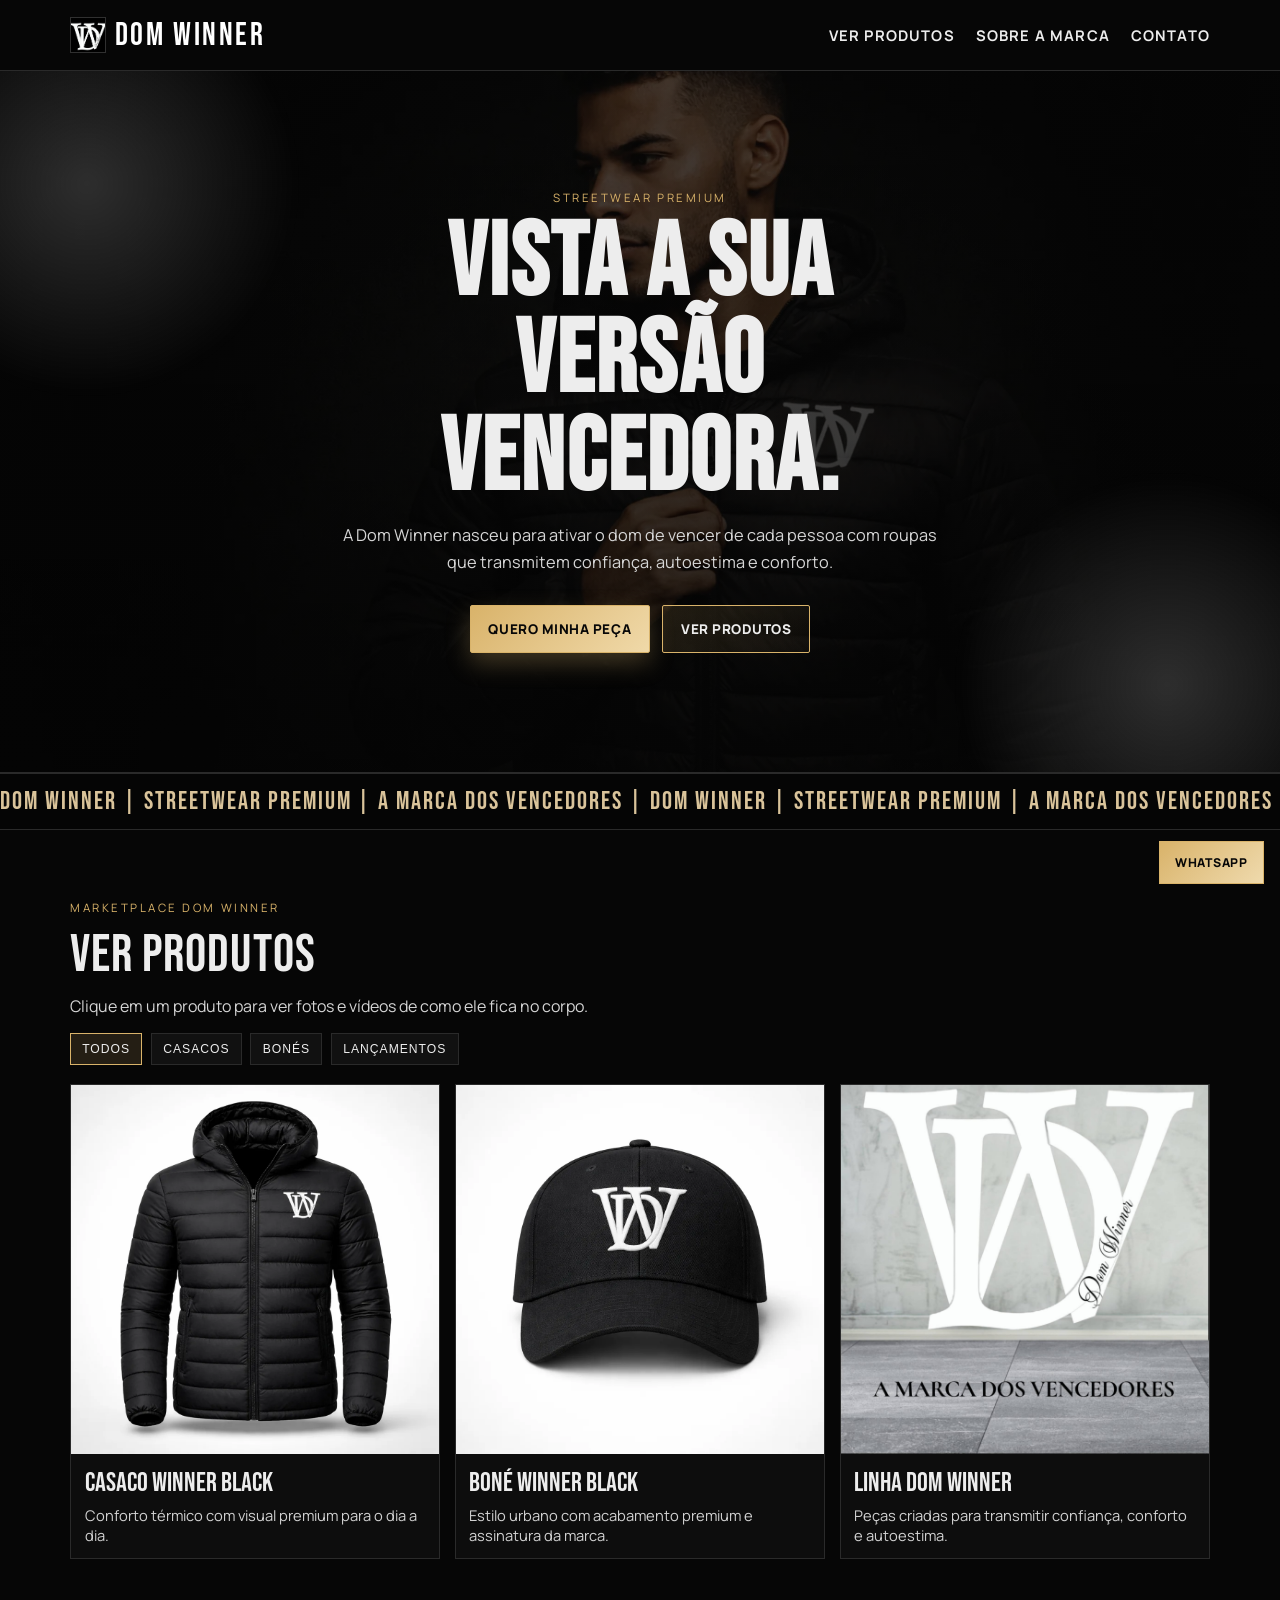
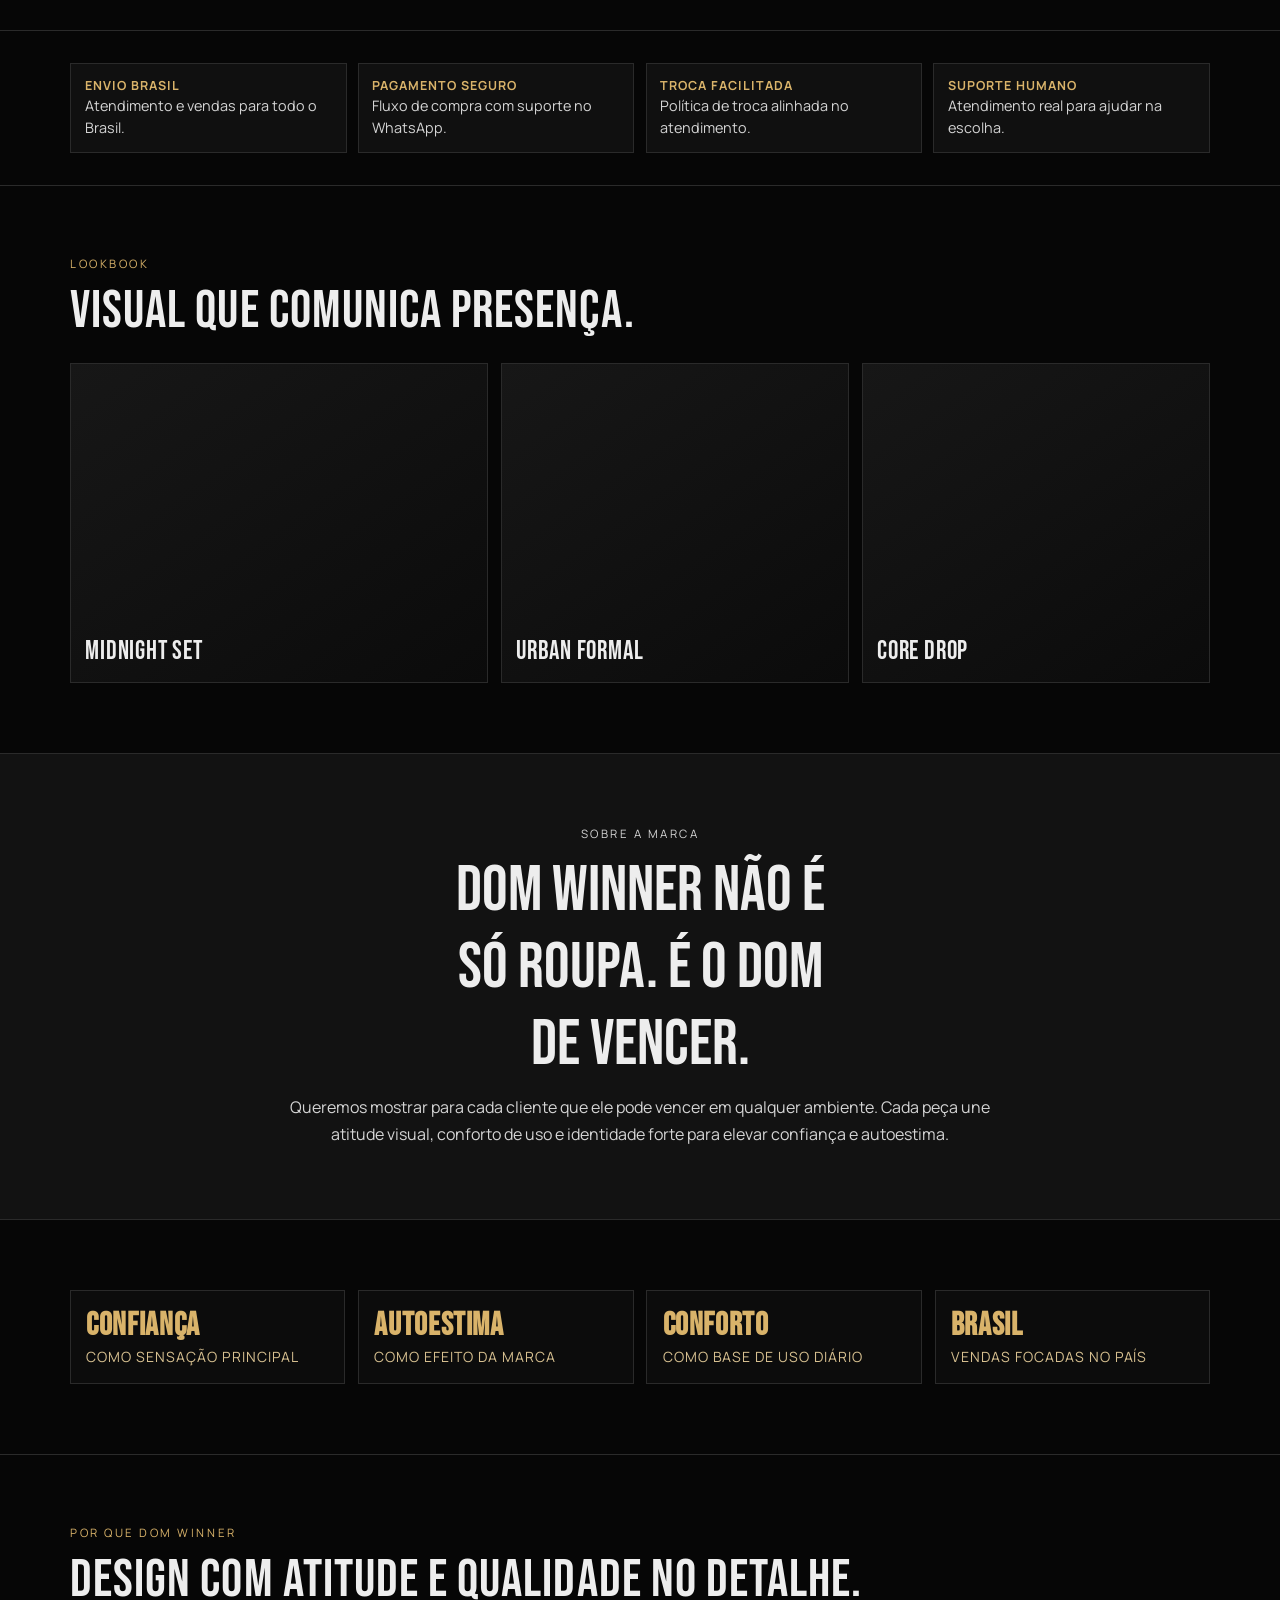
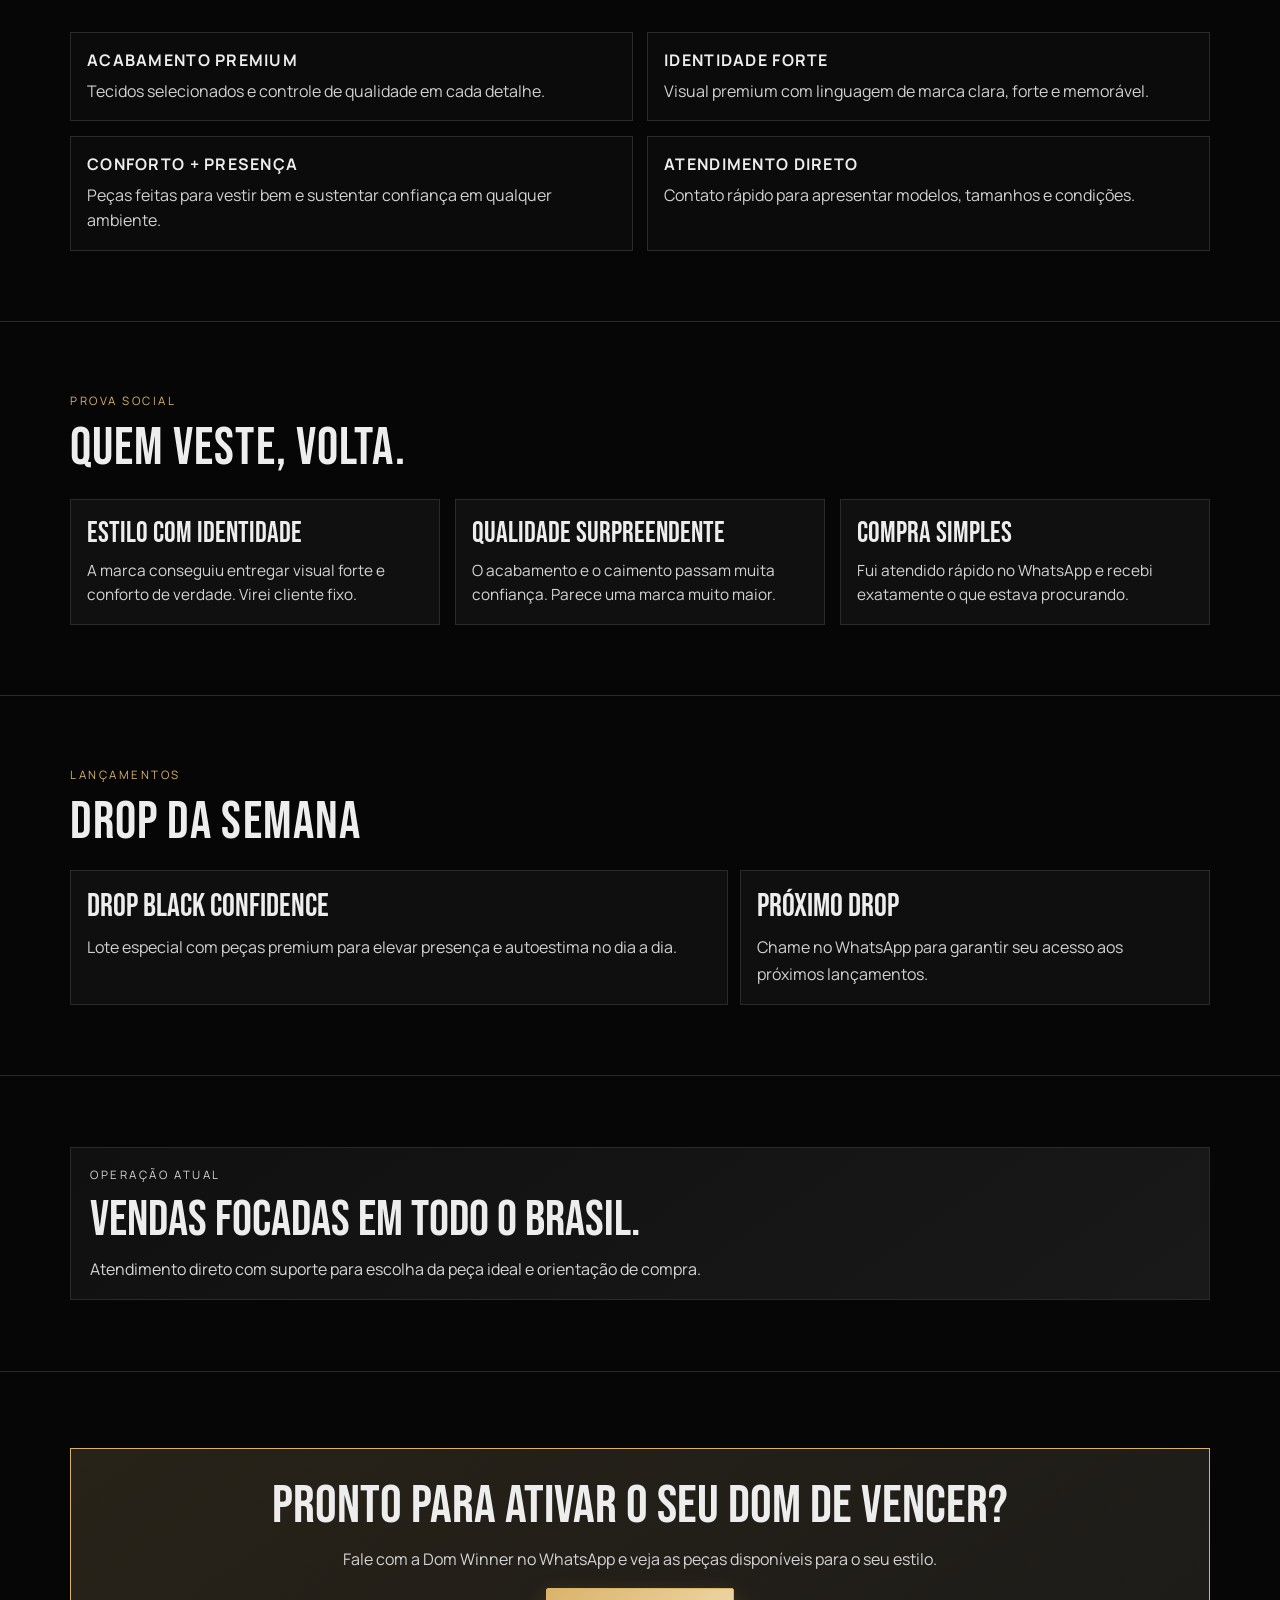
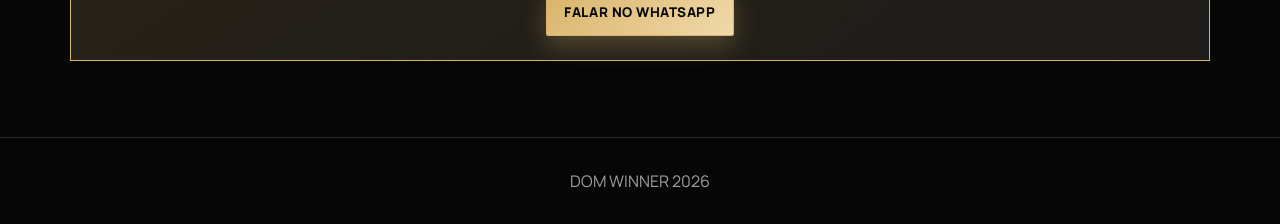
==== index.html @ ebdcc505 "feat: initial Dom Winner site" ====
﻿<!doctype html>
<html lang="pt-BR">
  <head>
    <meta charset="UTF-8" />
    <meta name="viewport" content="width=device-width, initial-scale=1.0" />
    <title>Dom Winner | Streetwear Premium</title>
    <meta
      name="description"
      content="Dom Winner: marca de roupa com identidade forte, visual premium e atitude."
    />
    <link rel="preconnect" href="https://fonts.googleapis.com" />
    <link rel="preconnect" href="https://fonts.gstatic.com" crossorigin />
    <link
      href="https://fonts.googleapis.com/css2?family=Bebas+Neue&family=Manrope:wght@400;500;700;800&display=swap"
      rel="stylesheet"
    />
    <link rel="stylesheet" href="styles.css" />
  </head>
  <body>
    <header class="topbar">
      <div class="container nav">
        <a href="#topo" class="brand" aria-label="Dom Winner">
          <img src="assets/logo-main.jpeg" alt="Dom Winner" />
          <span>DOM WINNER</span>
        </a>
        <nav class="menu" aria-label="Principal">
          <a href="#produtos">Ver produtos</a>
          <a href="#sobre">Sobre a marca</a>
          <a href="#contato">Contato</a>
        </nav>
      </div>
    </header>

    <main id="topo">
      <section class="hero">
        <div class="grid-overlay"></div>
        <div class="spot spot-a"></div>
        <div class="spot spot-b"></div>
        <div class="container hero-content">
          <p class="kicker">Streetwear premium</p>
          <h1>Vista a sua versão vencedora.</h1>
          <p class="lead">
            A Dom Winner nasceu para ativar o dom de vencer de cada pessoa com roupas que transmitem confiança, autoestima e conforto.
          </p>
          <div class="actions">
            <a href="#contato" class="btn btn-light">Quero minha peça</a>
            <a href="#produtos" class="btn btn-ghost">Ver produtos</a>
          </div>
        </div>
      </section>

      <section class="marquee-section">
        <div class="marquee-track" id="marquee"></div>
      </section>

      <section id="produtos" class="section">
        <div class="container">
          <div class="section-head">
            <p class="kicker">Marketplace Dom Winner</p>
            <h2>Ver produtos</h2>
          </div>
          <p class="proof-note">
            Clique em um produto para ver fotos e vídeos de como ele fica no corpo.
          </p>
          <div class="category-nav" id="category-nav"></div>
          <div class="product-grid" id="products"></div>
        </div>
      </section>

      <section class="section trust-strip">
        <div class="container trust-grid" id="trust-points"></div>
      </section>

      <section class="section lookbook">
        <div class="container">
          <div class="section-head">
            <p class="kicker">Lookbook</p>
            <h2>Visual que comunica presença.</h2>
          </div>
          <div class="lookbook-grid" id="lookbook"></div>
        </div>
      </section>

      <section id="sobre" class="section alt">
        <div class="container manifesto">
          <p class="kicker">Sobre a marca</p>
          <h2>Dom Winner não é só roupa. É o dom de vencer.</h2>
          <p>
            Queremos mostrar para cada cliente que ele pode vencer em qualquer ambiente. Cada peça une atitude visual, conforto de uso e identidade forte para elevar confiança e autoestima.
          </p>
        </div>
      </section>

      <section class="section metrics">
        <div class="container metrics-grid" id="metrics"></div>
      </section>

      <section class="section">
        <div class="container">
          <div class="section-head">
            <p class="kicker">Por que Dom Winner</p>
            <h2>Design com atitude e qualidade no detalhe.</h2>
          </div>
          <div class="bullets" id="benefits"></div>
        </div>
      </section>

      <section class="section testimonials">
        <div class="container">
          <div class="section-head">
            <p class="kicker">Prova social</p>
            <h2>Quem veste, volta.</h2>
          </div>
          <div class="cards" id="testimonials"></div>
        </div>
      </section>

      <section class="section drops">
        <div class="container">
          <div class="section-head">
            <p class="kicker">Lançamentos</p>
            <h2>Drop da semana</h2>
          </div>
          <div class="drop-grid" id="weekly-drop"></div>
        </div>
      </section>

      <section class="section shipping">
        <div class="container shipping-box">
          <p class="kicker">Operação atual</p>
          <h2>Vendas focadas em todo o Brasil.</h2>
          <p>Atendimento direto com suporte para escolha da peça ideal e orientação de compra.</p>
        </div>
      </section>

      <section id="contato" class="cta">
        <div class="container cta-box">
          <h2>Pronto para ativar o seu dom de vencer?</h2>
          <p>Fale com a Dom Winner no WhatsApp e veja as peças disponíveis para o seu estilo.</p>
          <a class="btn btn-light" href="#" id="cta-link">Falar no WhatsApp</a>
        </div>
      </section>
    </main>

    <footer class="footer">
      <div class="container">
        <p>DOM WINNER <span id="year"></span></p>
      </div>
    </footer>

    <div class="modal" id="product-modal" aria-hidden="true">
      <div class="modal-box">
        <button class="modal-close" id="modal-close" aria-label="Fechar">x</button>
        <div class="modal-media" id="modal-media"></div>
        <div class="modal-content">
          <h3 id="modal-title"></h3>
          <p id="modal-description"></p>
          <ul class="modal-details" id="modal-details"></ul>
          <p class="modal-combine-title">Combine com</p>
          <div class="modal-combine" id="modal-combine"></div>
          <a href="#" class="btn btn-light" id="modal-cta">Pedir no WhatsApp</a>
          <button type="button" class="btn btn-ghost modal-close-secondary" id="modal-close-secondary">Fechar</button>
        </div>
      </div>
    </div>

    <a href="#" id="floating-cta" class="floating-cta">WhatsApp</a>

    <script src="scripts.js"></script>
  </body>
</html>
---- styles.css ----
﻿:root {
  --bg: #060606;
  --bg-soft: #121212;
  --line: #2a2a2a;
  --text: #ededed;
  --muted: #8e8e8e;
  --white: #ffffff;
  --accent: #d9b36a;
  --accent-soft: #b99757;
}

* {
  box-sizing: border-box;
}

html,
body {
  margin: 0;
  padding: 0;
  background: var(--bg);
  color: var(--text);
  font-family: Manrope, Arial, sans-serif;
}

.container {
  width: min(1140px, 92vw);
  margin: 0 auto;
}

.topbar {
  position: sticky;
  top: 0;
  z-index: 10;
  background: rgba(7, 7, 7, 0.88);
  backdrop-filter: blur(10px);
  border-bottom: 1px solid var(--line);
}

.nav {
  display: flex;
  align-items: center;
  justify-content: space-between;
  min-height: 70px;
}

.brand {
  font-family: 'Bebas Neue', sans-serif;
  letter-spacing: 0.08em;
  font-size: 2rem;
  text-decoration: none;
  color: var(--white);
  display: inline-flex;
  align-items: center;
  gap: 0.55rem;
}

.brand img {
  width: 36px;
  height: 36px;
  object-fit: cover;
  border: 1px solid #303030;
}

.menu {
  display: flex;
  gap: 1.3rem;
}

.menu a {
  text-decoration: none;
  color: var(--text);
  font-weight: 700;
  font-size: 0.92rem;
  text-transform: uppercase;
  letter-spacing: 0.08em;
}

.hero {
  min-height: 78vh;
  display: grid;
  place-items: center;
  position: relative;
  overflow: hidden;
  border-bottom: 1px solid var(--line);
  background:
    linear-gradient(160deg, rgba(8, 8, 8, 0.6) 0%, rgba(8, 8, 8, 0.78) 100%),
    url('assets/hero-casaco.webp') center/cover no-repeat;
}

.grid-overlay {
  position: absolute;
  inset: 0;
  background: linear-gradient(180deg, rgba(0, 0, 0, 0.16), rgba(0, 0, 0, 0.36));
  pointer-events: none;
}

.spot {
  position: absolute;
  width: 34vw;
  max-width: 430px;
  aspect-ratio: 1;
  border-radius: 50%;
  background: radial-gradient(circle, rgba(255, 255, 255, 0.17), transparent 70%);
  filter: blur(6px);
  pointer-events: none;
}

.spot-a {
  left: -10vw;
  top: -8vw;
}

.spot-b {
  right: -8vw;
  bottom: -10vw;
}

.hero-content {
  position: relative;
  text-align: center;
  padding: 3rem 0;
}

.kicker {
  margin: 0;
  text-transform: uppercase;
  letter-spacing: 0.22em;
  font-size: 0.72rem;
  color: var(--accent);
}

h1 {
  margin: 0.7rem auto 0.9rem;
  font-family: 'Bebas Neue', sans-serif;
  letter-spacing: 0.02em;
  font-size: clamp(2.6rem, 8vw, 6.4rem);
  line-height: 0.95;
  max-width: 11ch;
}

.lead {
  margin: 0 auto;
  max-width: 62ch;
  color: #d6d6d6;
  font-size: 1.02rem;
  line-height: 1.65;
}

.actions {
  margin-top: 1.8rem;
  display: flex;
  gap: 0.8rem;
  justify-content: center;
  flex-wrap: wrap;
}

.btn {
  text-decoration: none;
  display: inline-flex;
  align-items: center;
  justify-content: center;
  min-height: 48px;
  padding: 0.7rem 1.1rem;
  border-radius: 2px;
  border: 1px solid var(--accent);
  font-weight: 800;
  letter-spacing: 0.04em;
  text-transform: uppercase;
  font-size: 0.84rem;
}

.btn-light {
  background: linear-gradient(135deg, var(--accent) 0%, #f0d9a9 100%);
  color: #080808;
  box-shadow: 0 10px 24px rgba(217, 179, 106, 0.28);
}

.btn-ghost {
  color: var(--text);
  background: linear-gradient(135deg, rgba(217, 179, 106, 0.14), rgba(217, 179, 106, 0.03));
}

.section {
  padding: 4.4rem 0;
  border-bottom: 1px solid var(--line);
}

.marquee-section {
  overflow: hidden;
  border-bottom: 1px solid var(--line);
  border-top: 1px solid var(--line);
  background: #050505;
}

.marquee-track {
  padding: 0.8rem 0;
  white-space: nowrap;
  font-family: 'Bebas Neue', sans-serif;
  font-size: 1.55rem;
  letter-spacing: 0.08em;
  text-transform: uppercase;
  color: #d9c39a;
  animation: marquee 22s linear infinite;
}

@keyframes marquee {
  from {
    transform: translateX(0);
  }
  to {
    transform: translateX(-40%);
  }
}

.section-head h2 {
  margin: 0.5rem 0 0;
  font-family: 'Bebas Neue', sans-serif;
  font-size: clamp(2rem, 5vw, 3.3rem);
  font-weight: 400;
  letter-spacing: 0.02em;
}

.proof-note {
  margin: 0.5rem 0 0;
  color: #d4d4d4;
  max-width: 70ch;
}

.category-nav {
  margin-top: 1rem;
  display: flex;
  flex-wrap: wrap;
  gap: 0.55rem;
}

.cat-btn {
  border: 1px solid var(--line);
  background: #111;
  color: var(--text);
  padding: 0.5rem 0.7rem;
  font-size: 0.76rem;
  text-transform: uppercase;
  letter-spacing: 0.08em;
  cursor: pointer;
}

.cat-btn.active {
  border-color: var(--accent);
  background: rgba(217, 179, 106, 0.14);
}

.product-grid,
.cards {
  margin-top: 1.2rem;
  display: grid;
  grid-template-columns: repeat(3, minmax(0, 1fr));
  gap: 0.9rem;
}

.product-card {
  border: 1px solid var(--line);
  background: #0d0d0d;
  cursor: pointer;
}

.product-card img {
  width: 100%;
  aspect-ratio: 1 / 1;
  object-fit: cover;
  display: block;
}

.product-info {
  padding: 0.85rem;
}

.product-info h3 {
  margin: 0;
  font-family: 'Bebas Neue', sans-serif;
  font-size: 1.7rem;
  font-weight: 400;
}

.product-info p {
  margin: 0.35rem 0 0;
  color: #d2d2d2;
  font-size: 0.92rem;
}

.trust-strip {
  padding: 2rem 0;
}

.trust-grid {
  display: grid;
  grid-template-columns: repeat(4, minmax(0, 1fr));
  gap: 0.7rem;
}

.trust-item {
  border: 1px solid var(--line);
  background: #101010;
  padding: 0.85rem;
}

.trust-item strong {
  display: block;
  color: var(--accent);
  text-transform: uppercase;
  letter-spacing: 0.08em;
  font-size: 0.78rem;
}

.trust-item span {
  color: #d4d4d4;
  font-size: 0.9rem;
}

.card {
  background: #0d0d0d;
  border: 1px solid var(--line);
  padding: 1rem;
}

.card h3 {
  margin: 0;
  font-family: 'Bebas Neue', sans-serif;
  font-size: 1.8rem;
  font-weight: 400;
}

.card p {
  margin: 0.5rem 0 0;
  color: #d4d4d4;
  line-height: 1.6;
  font-size: 0.96rem;
}

.lookbook-grid {
  margin-top: 1.2rem;
  display: grid;
  grid-template-columns: 1.2fr 1fr 1fr;
  gap: 0.8rem;
}

.look {
  min-height: 220px;
  border: 1px solid var(--line);
  background: linear-gradient(145deg, #171717, #0b0b0b);
  padding: 0.9rem;
  display: flex;
  align-items: end;
}

.look:nth-child(1) {
  min-height: 320px;
}

.look span {
  font-family: 'Bebas Neue', sans-serif;
  font-size: 1.6rem;
  letter-spacing: 0.03em;
}

.alt {
  background: var(--bg-soft);
}

.manifesto {
  text-align: center;
}

.manifesto h2 {
  margin: 0.5rem auto 0.7rem;
  max-width: 16ch;
  font-family: 'Bebas Neue', sans-serif;
  font-size: clamp(2rem, 6vw, 4rem);
  font-weight: 400;
}

.manifesto p {
  max-width: 70ch;
  margin: 0 auto;
  color: #d4d4d4;
  line-height: 1.7;
}

.metrics-grid {
  display: grid;
  grid-template-columns: repeat(4, minmax(0, 1fr));
  gap: 0.8rem;
}

.metric {
  border: 1px solid var(--line);
  background: #0c0c0c;
  padding: 0.95rem;
}

.metric strong {
  font-family: 'Bebas Neue', sans-serif;
  font-size: 2rem;
  letter-spacing: 0.02em;
  display: block;
  color: var(--accent);
}

.metric span {
  color: #d7c090;
  font-size: 0.88rem;
  text-transform: uppercase;
  letter-spacing: 0.07em;
}

.bullets {
  margin-top: 1.2rem;
  display: grid;
  grid-template-columns: repeat(2, minmax(0, 1fr));
  gap: 0.9rem;
}

.bullet {
  border: 1px solid var(--line);
  padding: 1rem;
  background: #0b0b0b;
}

.bullet h3 {
  margin: 0;
  font-size: 1rem;
  text-transform: uppercase;
  letter-spacing: 0.08em;
}

.bullet p {
  margin: 0.5rem 0 0;
  color: #d1d1d1;
  line-height: 1.6;
}

.testimonials .card {
  background: #101010;
}

.drop-grid {
  margin-top: 1rem;
  display: grid;
  grid-template-columns: 1.4fr 1fr;
  gap: 0.8rem;
}

.drop-main,
.drop-side {
  border: 1px solid var(--line);
  background: #0f0f0f;
  padding: 1rem;
}

.drop-main h3,
.drop-side h3 {
  margin: 0;
  font-family: 'Bebas Neue', sans-serif;
  font-size: 2rem;
  font-weight: 400;
}

.drop-main p,
.drop-side p {
  margin: 0.5rem 0 0;
  color: #d1d1d1;
  line-height: 1.7;
}

.shipping-box {
  border: 1px solid var(--line);
  background: linear-gradient(145deg, #101010, #191919);
  padding: 1.2rem;
}

.shipping-box h2 {
  margin: 0.5rem 0 0.5rem;
  font-family: 'Bebas Neue', sans-serif;
  font-size: clamp(2rem, 4.6vw, 3.1rem);
  font-weight: 400;
}

.shipping-box p {
  margin: 0;
  color: #d6d6d6;
}

.cta {
  padding: 4.8rem 0;
}

.cta-box {
  border: 1px solid var(--accent);
  padding: 1.5rem;
  text-align: center;
  background:
    linear-gradient(145deg, rgba(217, 179, 106, 0.14), rgba(217, 179, 106, 0.03)),
    linear-gradient(145deg, #0b0b0b, #171717);
}

.cta-box h2 {
  margin: 0;
  font-family: 'Bebas Neue', sans-serif;
  font-size: clamp(2rem, 5vw, 3.4rem);
  font-weight: 400;
}

.cta-box p {
  margin: 0.6rem auto 1.1rem;
  color: #d4d4d4;
}

.footer {
  border-top: 1px solid var(--line);
  padding: 1rem 0;
  text-align: center;
  color: #9f9f9f;
}

.floating-cta {
  position: fixed;
  right: 16px;
  bottom: 16px;
  z-index: 20;
  text-decoration: none;
  background: linear-gradient(135deg, var(--accent) 0%, #efdaad 100%);
  color: #080808;
  border: 1px solid var(--accent);
  padding: 0.75rem 0.95rem;
  font-weight: 800;
  letter-spacing: 0.06em;
  text-transform: uppercase;
  font-size: 0.76rem;
}

.modal {
  position: fixed;
  inset: 0;
  background: rgba(0, 0, 0, 0.82);
  display: none;
  align-items: center;
  justify-content: center;
  padding: 1rem;
  z-index: 40;
}

.modal.open {
  display: flex;
}

.modal-box {
  width: min(980px, 96vw);
  background: #090909;
  border: 1px solid var(--line);
  display: grid;
  grid-template-columns: 1.4fr 1fr;
  gap: 1rem;
  padding: 1rem;
  position: relative;
}

.modal-media {
  display: grid;
  gap: 0.65rem;
  align-content: start;
}

.modal-viewer {
  border: 1px solid var(--line);
  background: #0f0f0f;
  min-height: 420px;
  display: grid;
  place-items: center;
  overflow: hidden;
}

.modal-viewer img,
.modal-viewer video {
  width: 100%;
  height: 100%;
  max-height: 520px;
  object-fit: contain;
}

.modal-thumbs {
  display: grid;
  grid-template-columns: repeat(3, minmax(0, 1fr));
  gap: 0.5rem;
}

.thumb-btn {
  border: 1px solid var(--line);
  background: #111111;
  padding: 0;
  cursor: pointer;
  overflow: hidden;
}

.thumb-btn.active {
  border-color: var(--accent);
  box-shadow: 0 0 0 1px rgba(217, 179, 106, 0.25);
}

.thumb-btn img,
.thumb-btn video {
  width: 100%;
  aspect-ratio: 1 / 1;
  object-fit: cover;
  display: block;
}

.modal-thumbs img,
.modal-thumbs video {
  border: 1px solid var(--line);
}

.modal-content h3 {
  margin: 0;
  font-family: 'Bebas Neue', sans-serif;
  font-size: 2rem;
  font-weight: 400;
}

.modal-content p {
  margin: 0.4rem 0 1rem;
  color: #d5d5d5;
  line-height: 1.7;
}

.modal-details {
  margin: 0.3rem 0 0.9rem;
  padding-left: 1rem;
  color: #e0e0e0;
}

.modal-details li {
  margin-bottom: 0.35rem;
}

.modal-combine-title {
  margin: 0.2rem 0 0.45rem;
  font-size: 0.78rem;
  text-transform: uppercase;
  letter-spacing: 0.09em;
  color: var(--accent);
}

.modal-combine {
  display: grid;
  grid-template-columns: repeat(2, minmax(0, 1fr));
  gap: 0.5rem;
  margin-bottom: 0.9rem;
}

.combine-item {
  border: 1px solid var(--line);
  background: #121212;
  padding: 0.55rem;
  font-size: 0.84rem;
  color: #d7d7d7;
}

.modal-close {
  position: absolute;
  top: 8px;
  right: 8px;
  background: transparent;
  color: #fff;
  border: 1px solid #3a3a3a;
  width: 32px;
  height: 32px;
  cursor: pointer;
  z-index: 2;
}

.modal-close-secondary {
  width: 100%;
  margin-top: 0.7rem;
}

@media (max-width: 900px) {
  .cards,
  .lookbook-grid,
  .bullets,
  .trust-grid,
  .drop-grid {
    grid-template-columns: 1fr;
  }

  .product-grid {
    display: grid;
    grid-template-columns: none;
    grid-auto-flow: column;
    grid-auto-columns: minmax(78vw, 320px);
    gap: 0.75rem;
    overflow-x: auto;
    overflow-y: hidden;
    scroll-snap-type: x mandatory;
    overscroll-behavior-x: contain;
    padding-bottom: 0.4rem;
  }

  .product-card {
    scroll-snap-align: start;
  }

  .product-grid::-webkit-scrollbar {
    height: 6px;
  }

  .product-grid::-webkit-scrollbar-thumb {
    background: #3a3a3a;
    border-radius: 999px;
  }

  .metrics-grid {
    grid-template-columns: repeat(2, minmax(0, 1fr));
  }

  .modal-box {
    grid-template-columns: 1fr;
    padding-top: 2.3rem;
    max-height: 92vh;
    overflow-y: auto;
  }

  .menu {
    display: none;
  }

  .modal {
    align-items: flex-start;
    padding: 0.6rem;
    overflow-y: auto;
  }

  .modal-viewer {
    min-height: 300px;
  }

  .modal-thumbs {
    grid-template-columns: repeat(4, minmax(0, 1fr));
  }

  .modal-close {
    position: sticky;
    top: 0;
    margin-left: auto;
    display: block;
    background: #111;
  }
}
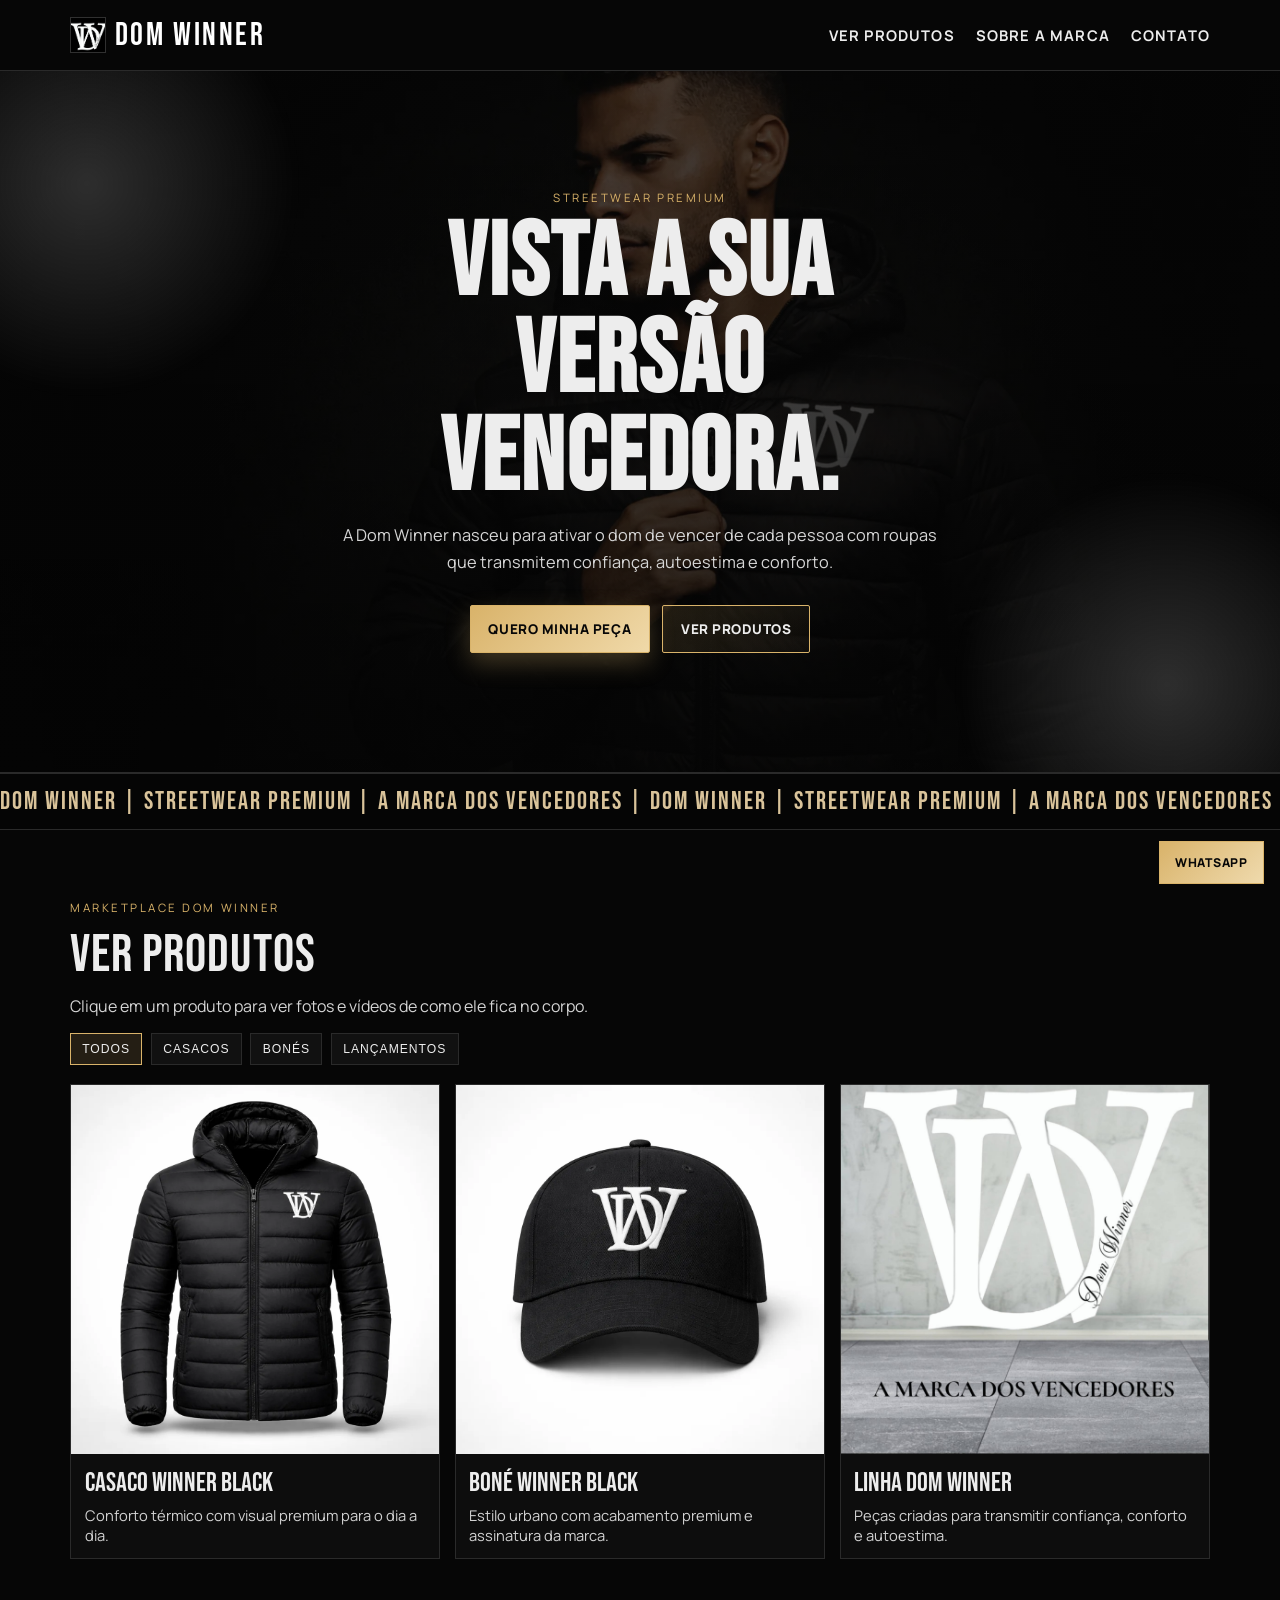
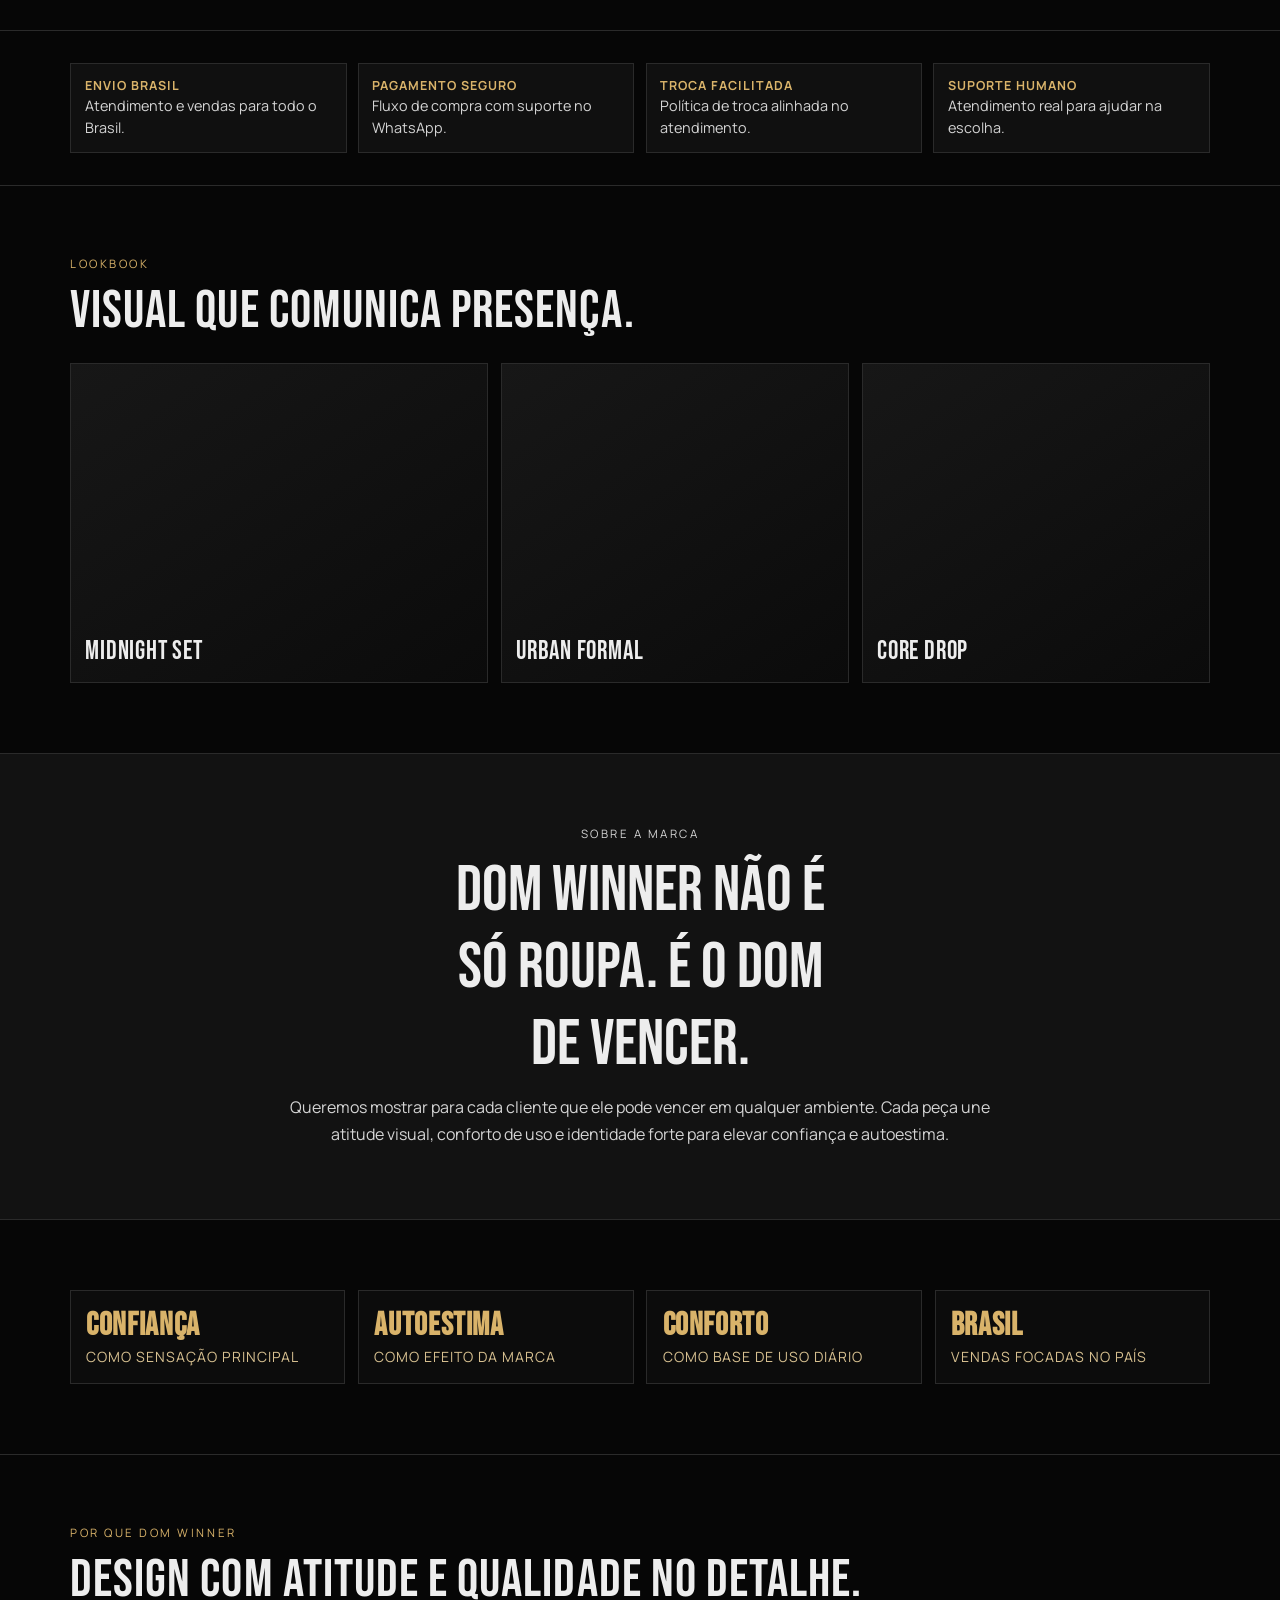
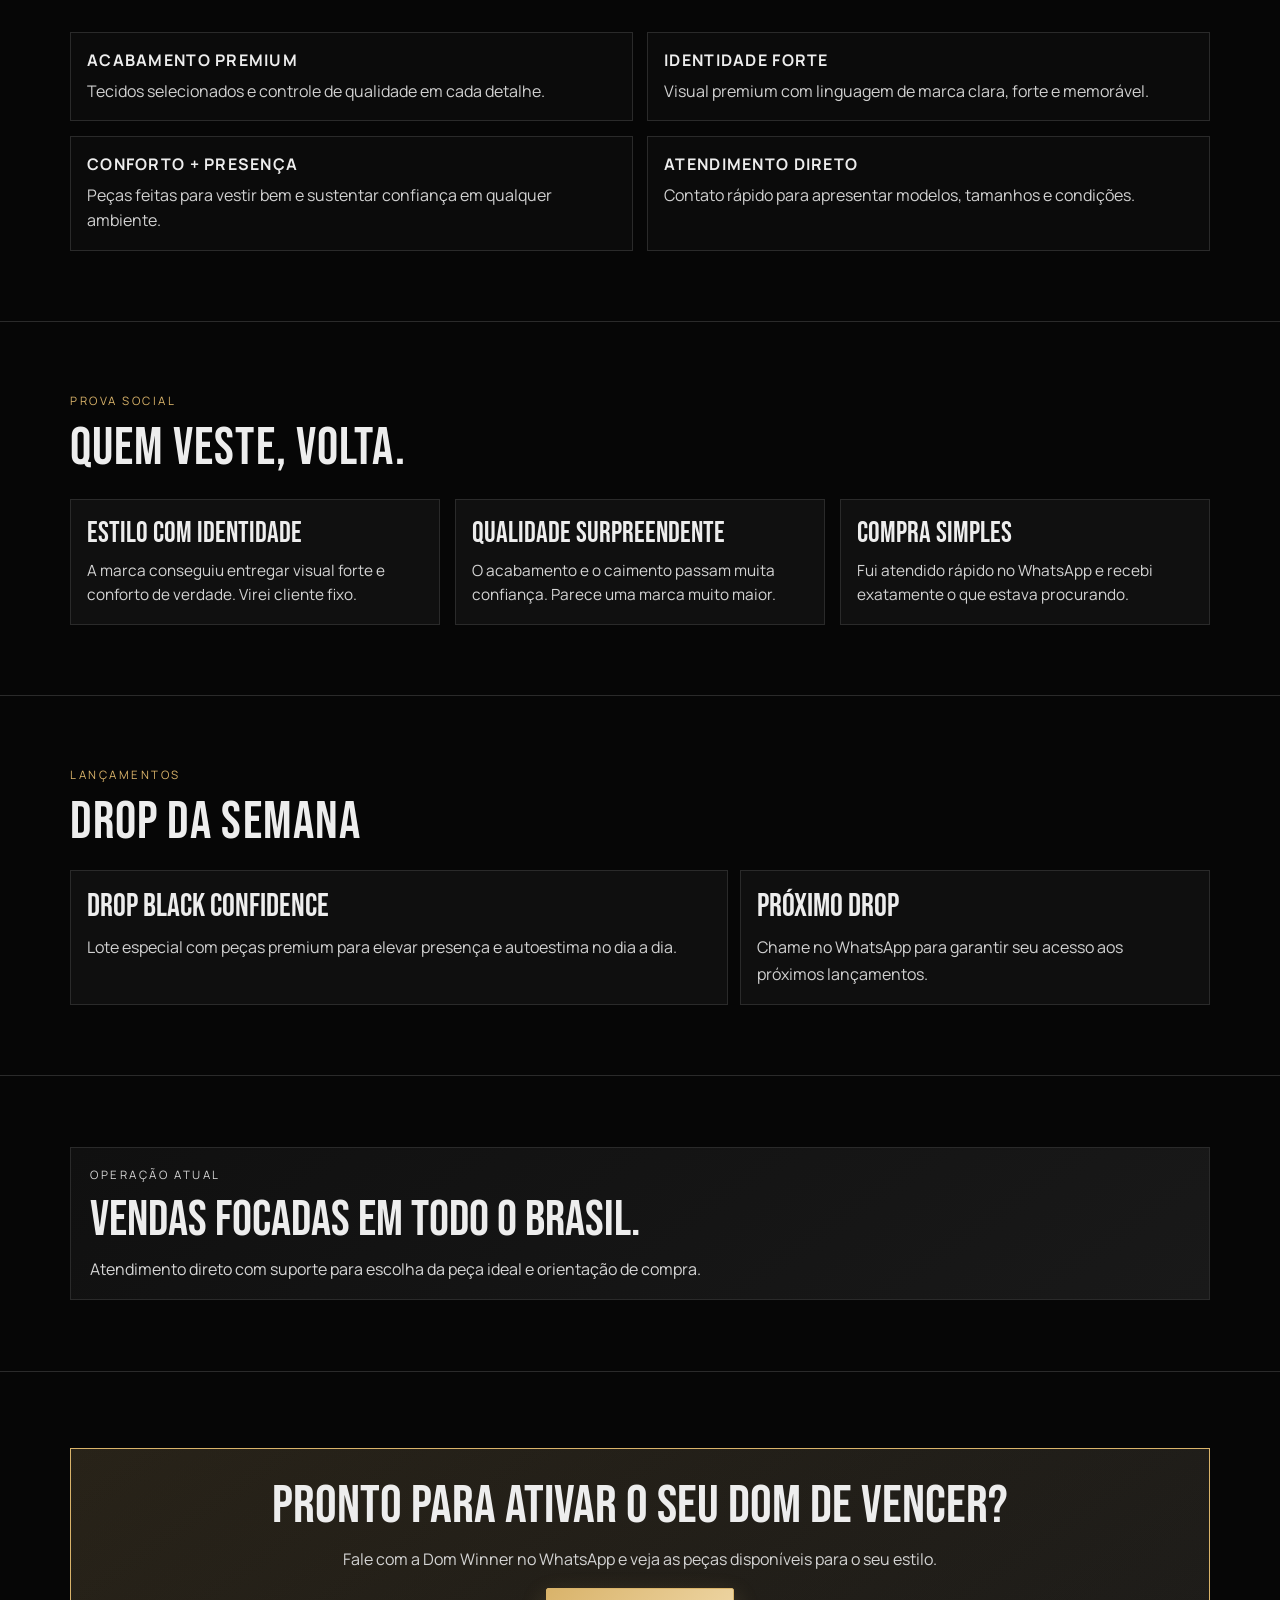
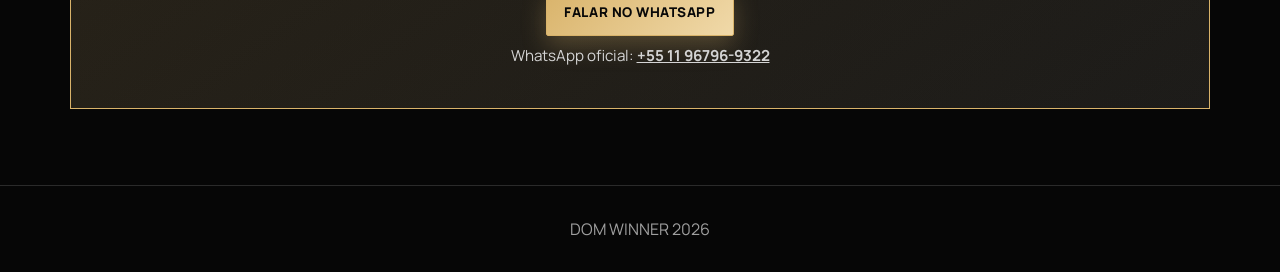
==== commit 2a87bbfa: "Atualiza WhatsApp oficial no site Dom Winner" ====
--- a/index.html
+++ b/index.html
@@ -138,6 +138,7 @@
           <h2>Pronto para ativar o seu dom de vencer?</h2>
           <p>Fale com a Dom Winner no WhatsApp e veja as peças disponíveis para o seu estilo.</p>
           <a class="btn btn-light" href="#" id="cta-link">Falar no WhatsApp</a>
+          <p class="whatsapp-number">WhatsApp oficial: <a href="https://wa.me/5511967969322" target="_blank" rel="noopener">+55 11 96796-9322</a></p>
         </div>
       </section>
     </main>
--- a/styles.css
+++ b/styles.css
@@ -512,6 +512,17 @@
 .cta-box p {
   margin: 0.6rem auto 1.1rem;
   color: #d4d4d4;
+}
+
+.whatsapp-number {
+  margin-top: 0.9rem;
+  font-size: 0.95rem;
+  color: #f1e2be;
+}
+
+.whatsapp-number a {
+  color: inherit;
+  font-weight: 700;
 }
 
 .footer {
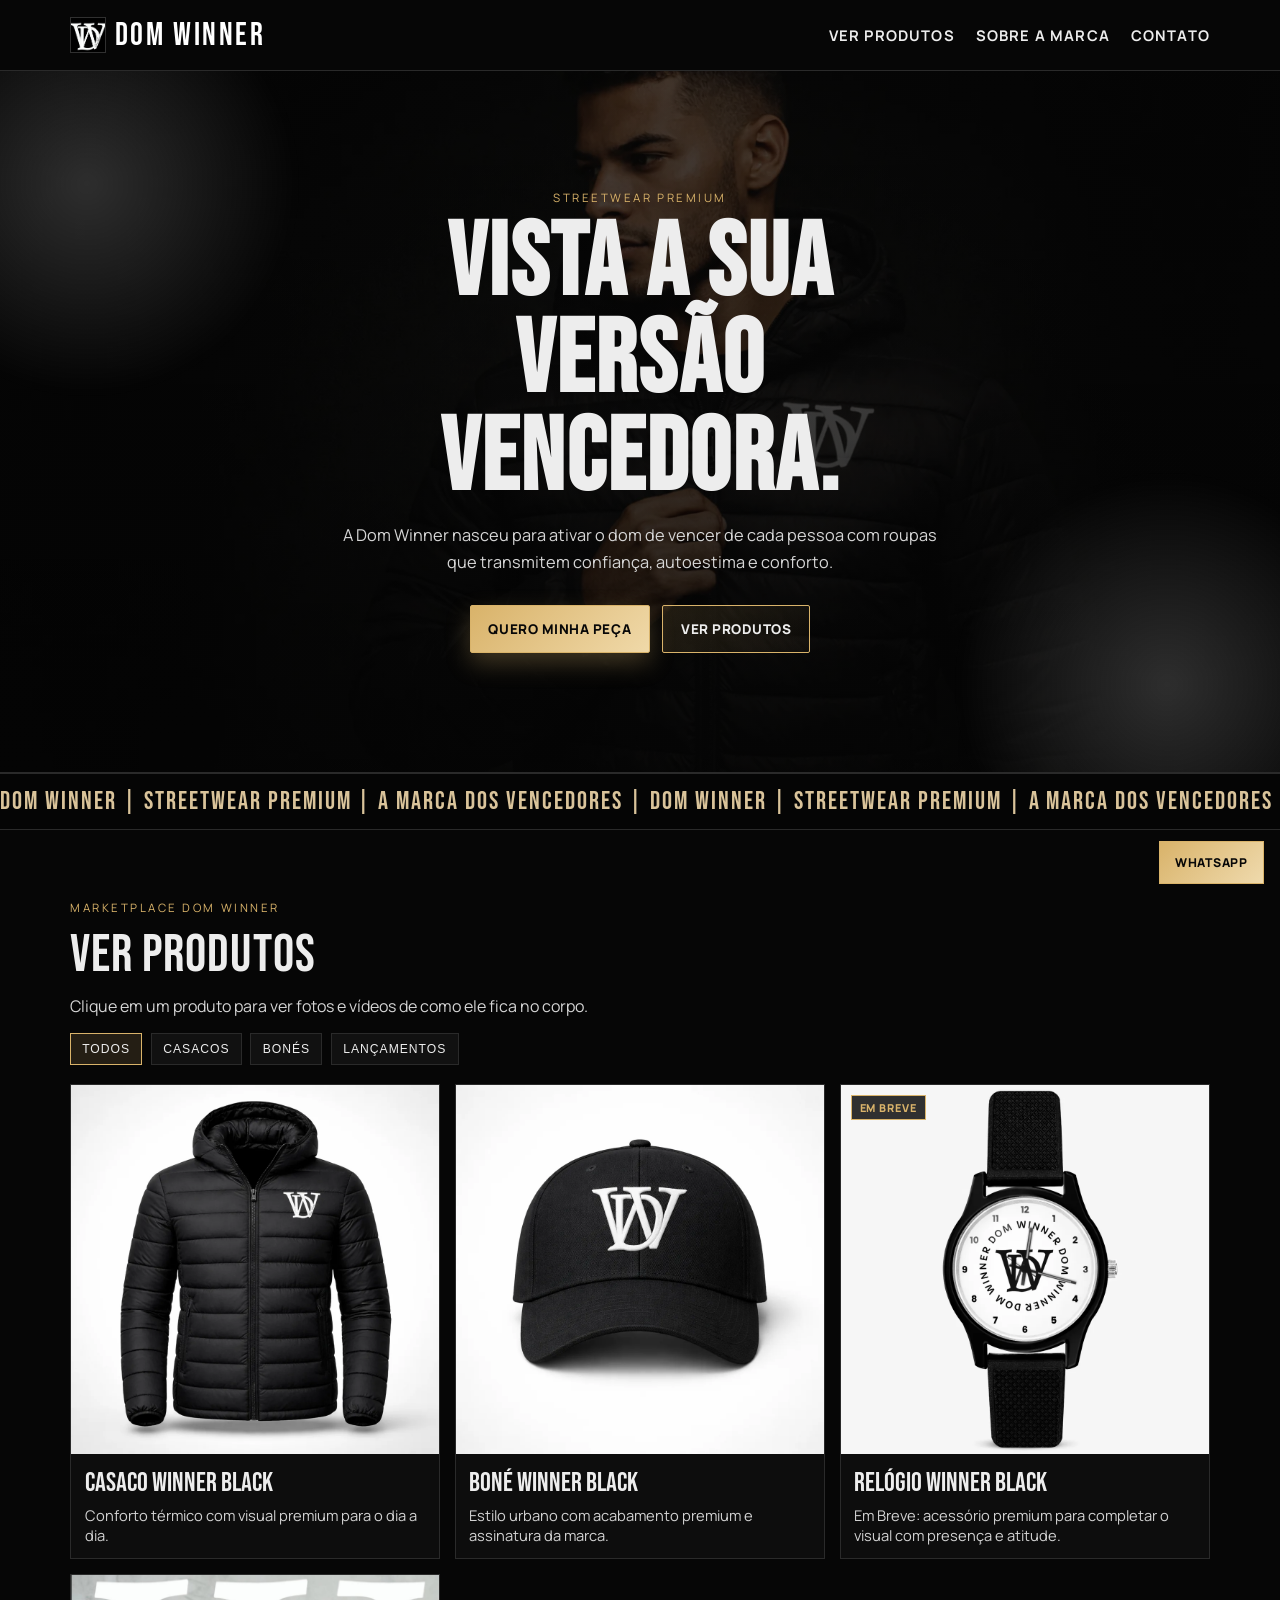
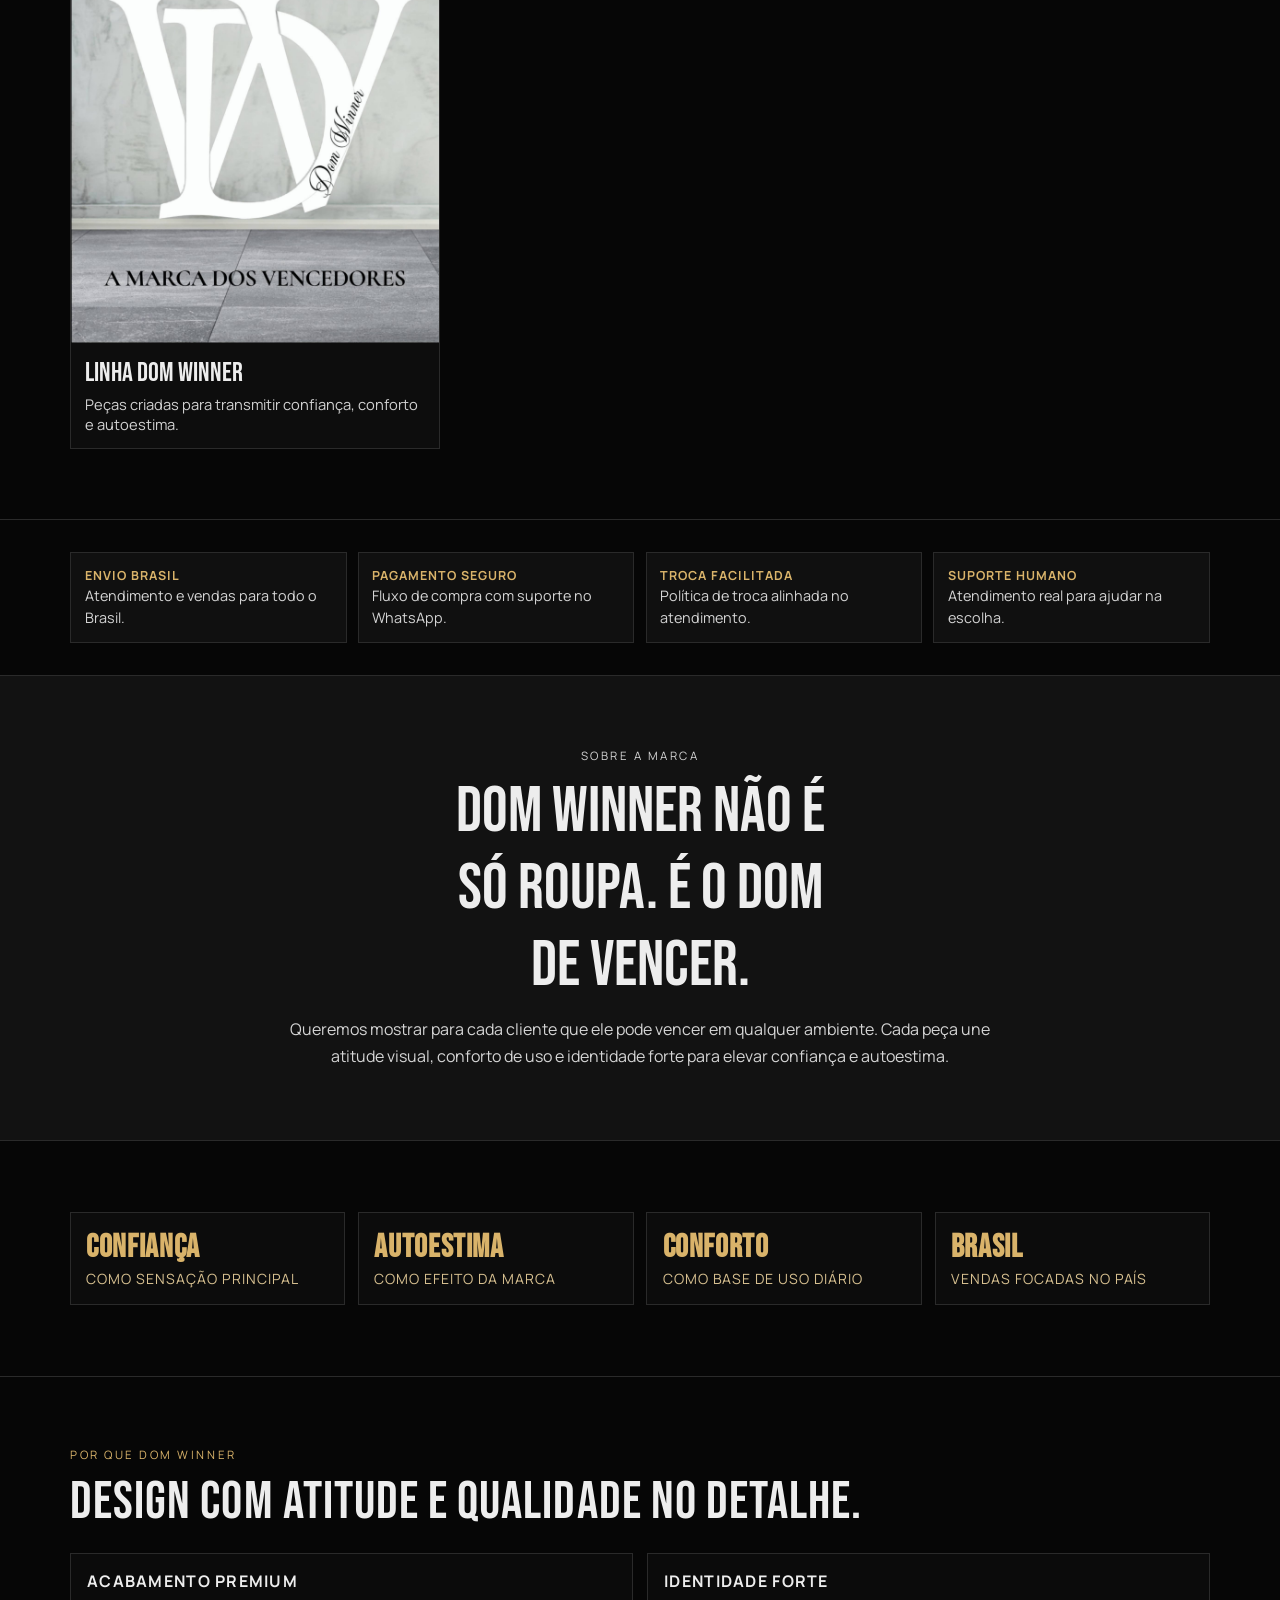
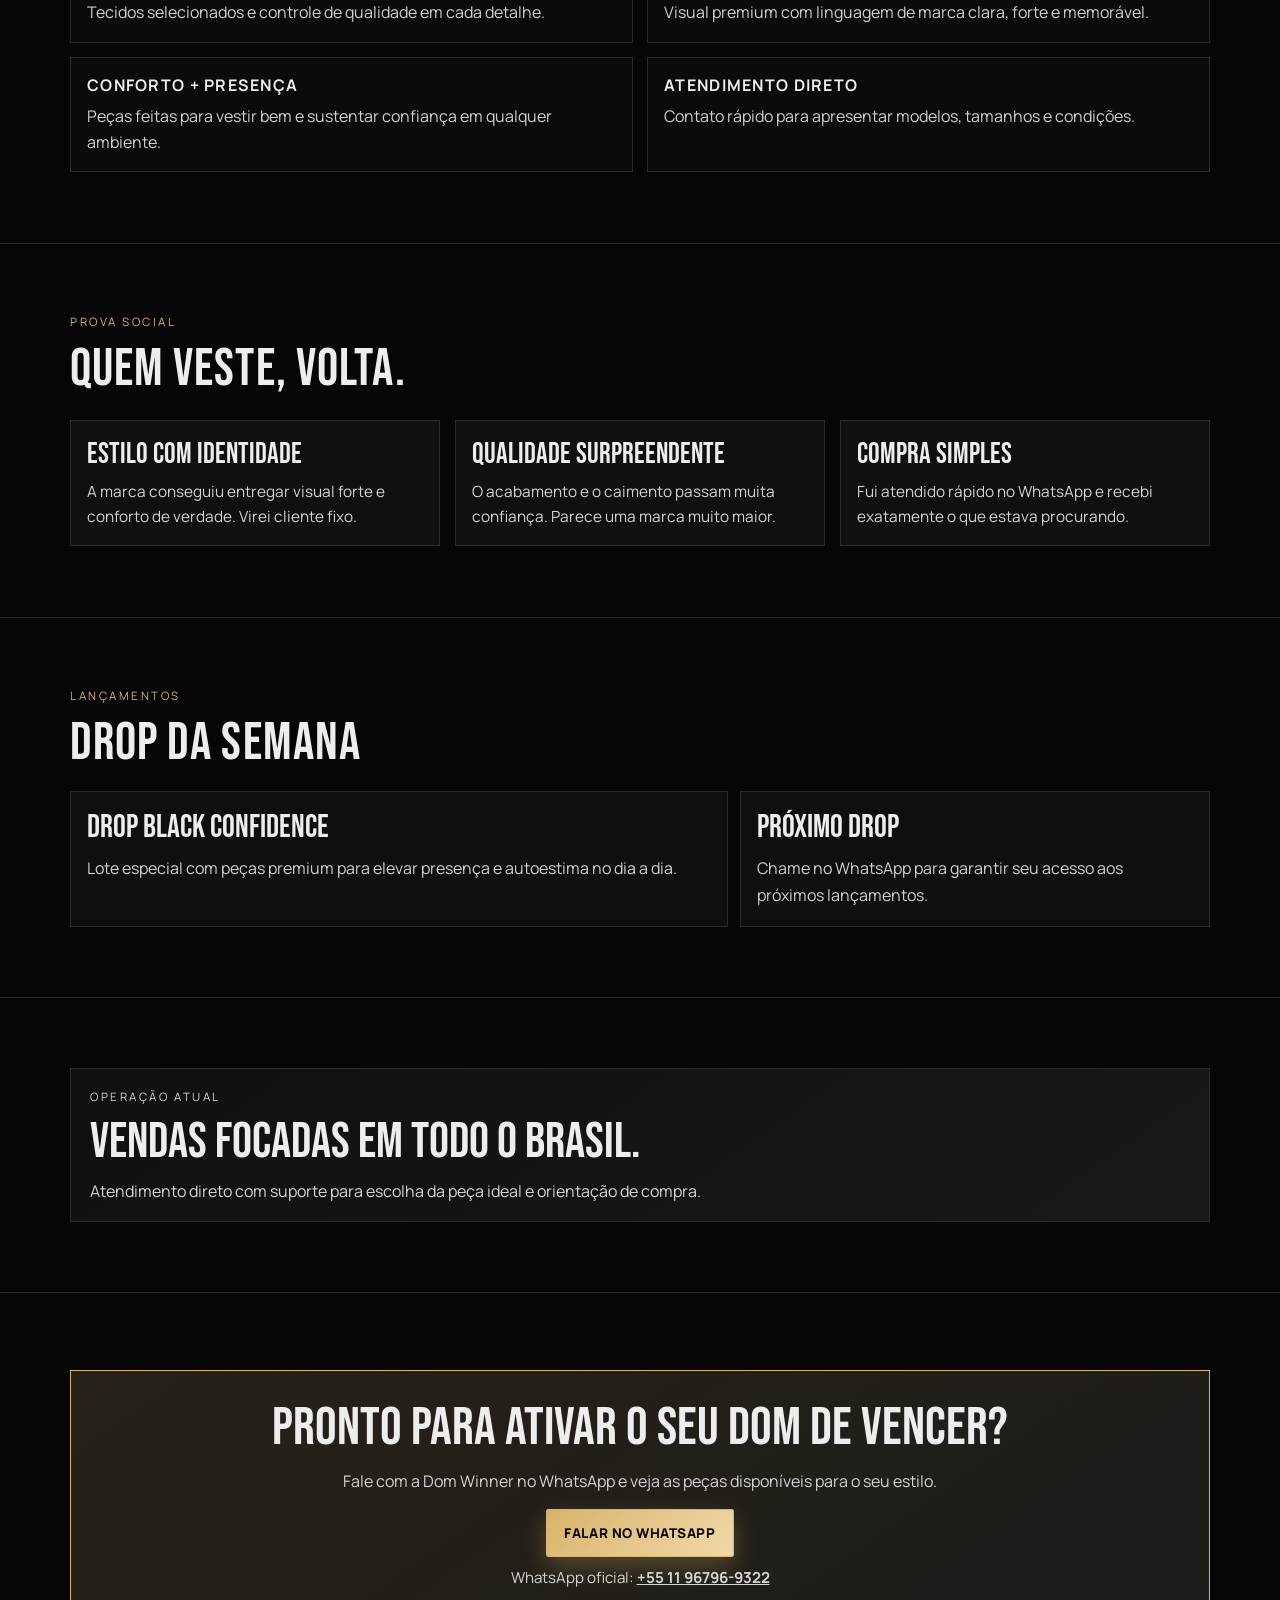
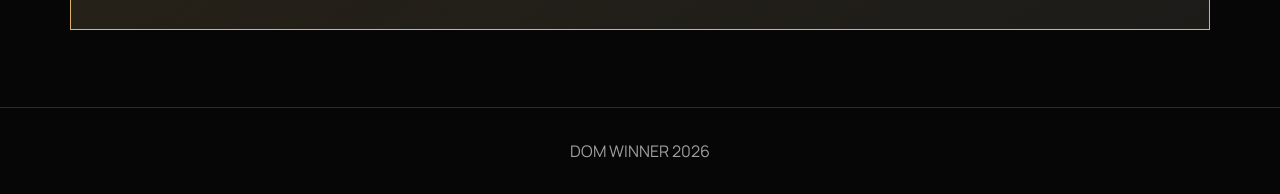
==== commit 551f11ea: "Remove seção lookbook temporariamente" ====
--- a/index.html
+++ b/index.html
@@ -69,16 +69,6 @@
 
       <section class="section trust-strip">
         <div class="container trust-grid" id="trust-points"></div>
-      </section>
-
-      <section class="section lookbook">
-        <div class="container">
-          <div class="section-head">
-            <p class="kicker">Lookbook</p>
-            <h2>Visual que comunica presença.</h2>
-          </div>
-          <div class="lookbook-grid" id="lookbook"></div>
-        </div>
       </section>
 
       <section id="sobre" class="section alt">
--- a/styles.css
+++ b/styles.css
@@ -258,9 +258,25 @@
 }
 
 .product-card {
+  position: relative;
   border: 1px solid var(--line);
   background: #0d0d0d;
   cursor: pointer;
+}
+
+.product-badge {
+  position: absolute;
+  top: 10px;
+  left: 10px;
+  z-index: 2;
+  background: rgba(6, 6, 6, 0.82);
+  border: 1px solid var(--accent);
+  color: var(--accent);
+  padding: 0.25rem 0.5rem;
+  font-size: 0.68rem;
+  letter-spacing: 0.08em;
+  text-transform: uppercase;
+  font-weight: 800;
 }
 
 .product-card img {
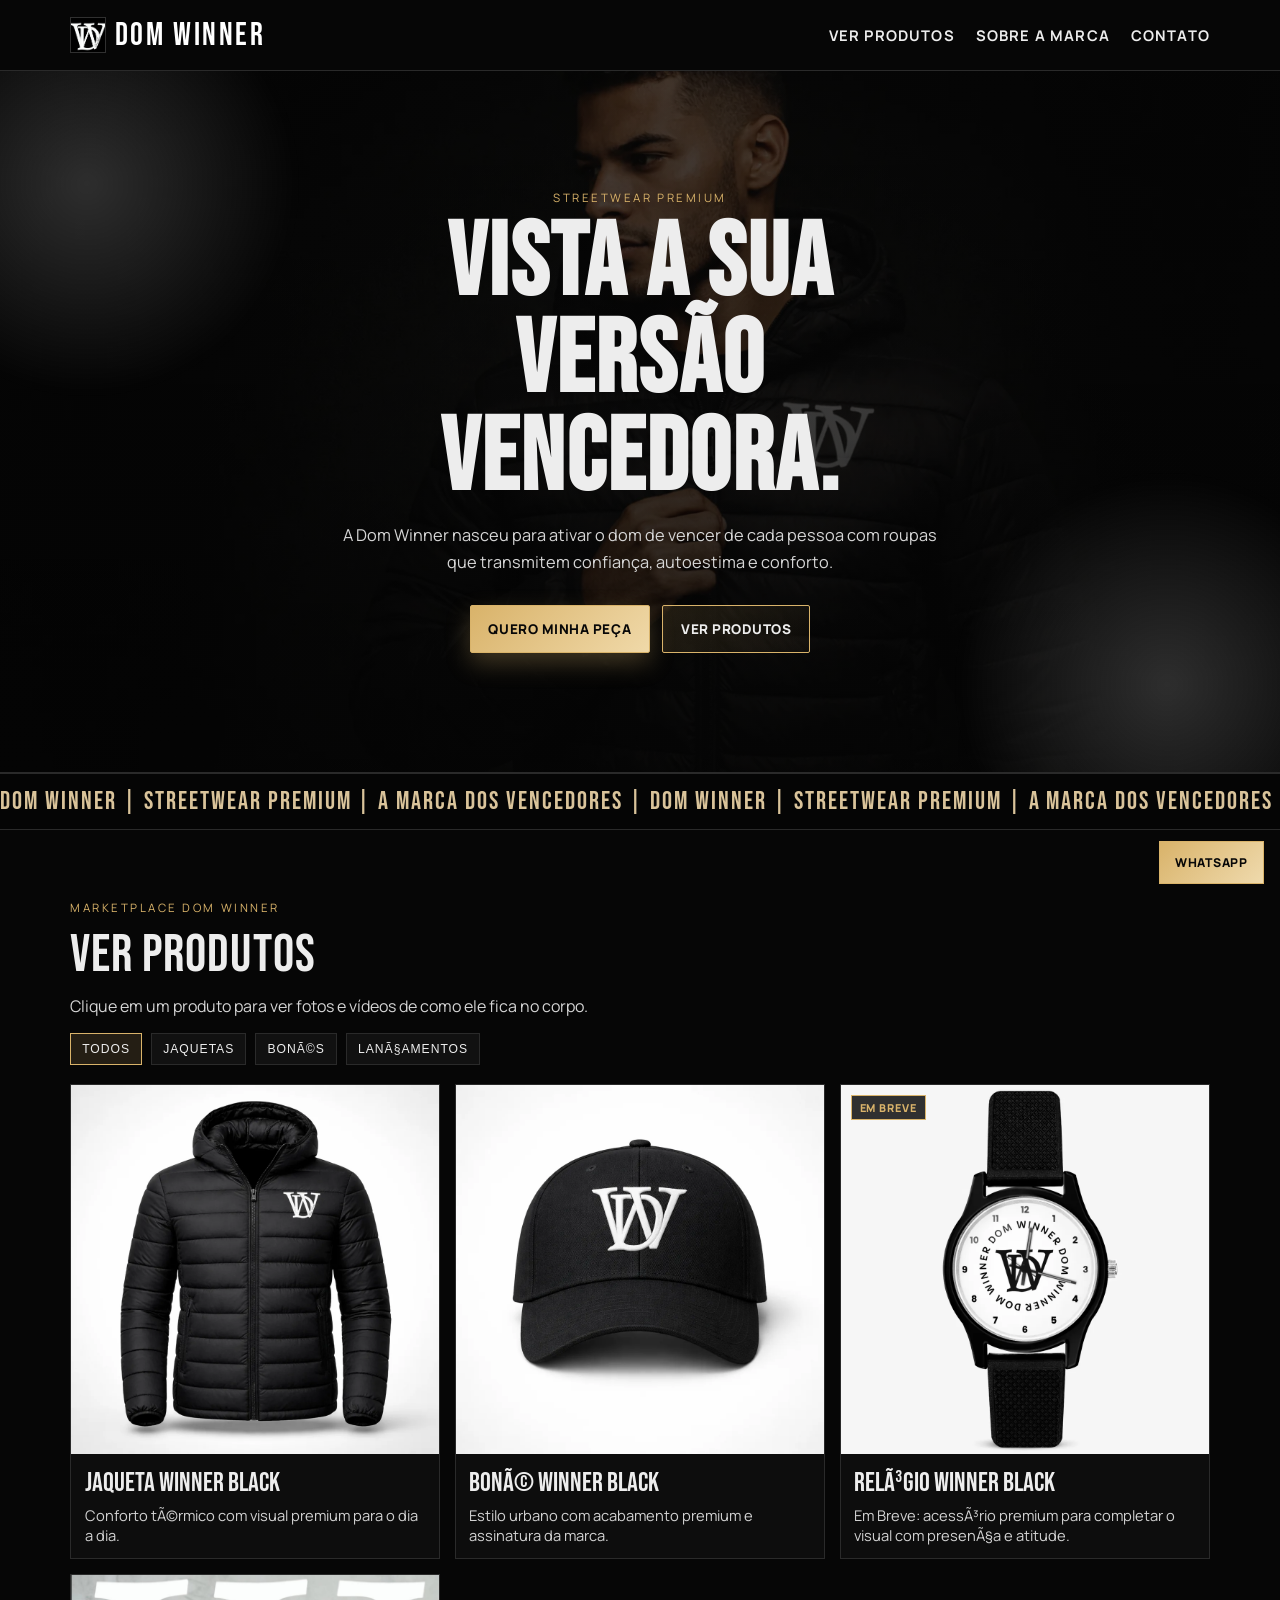
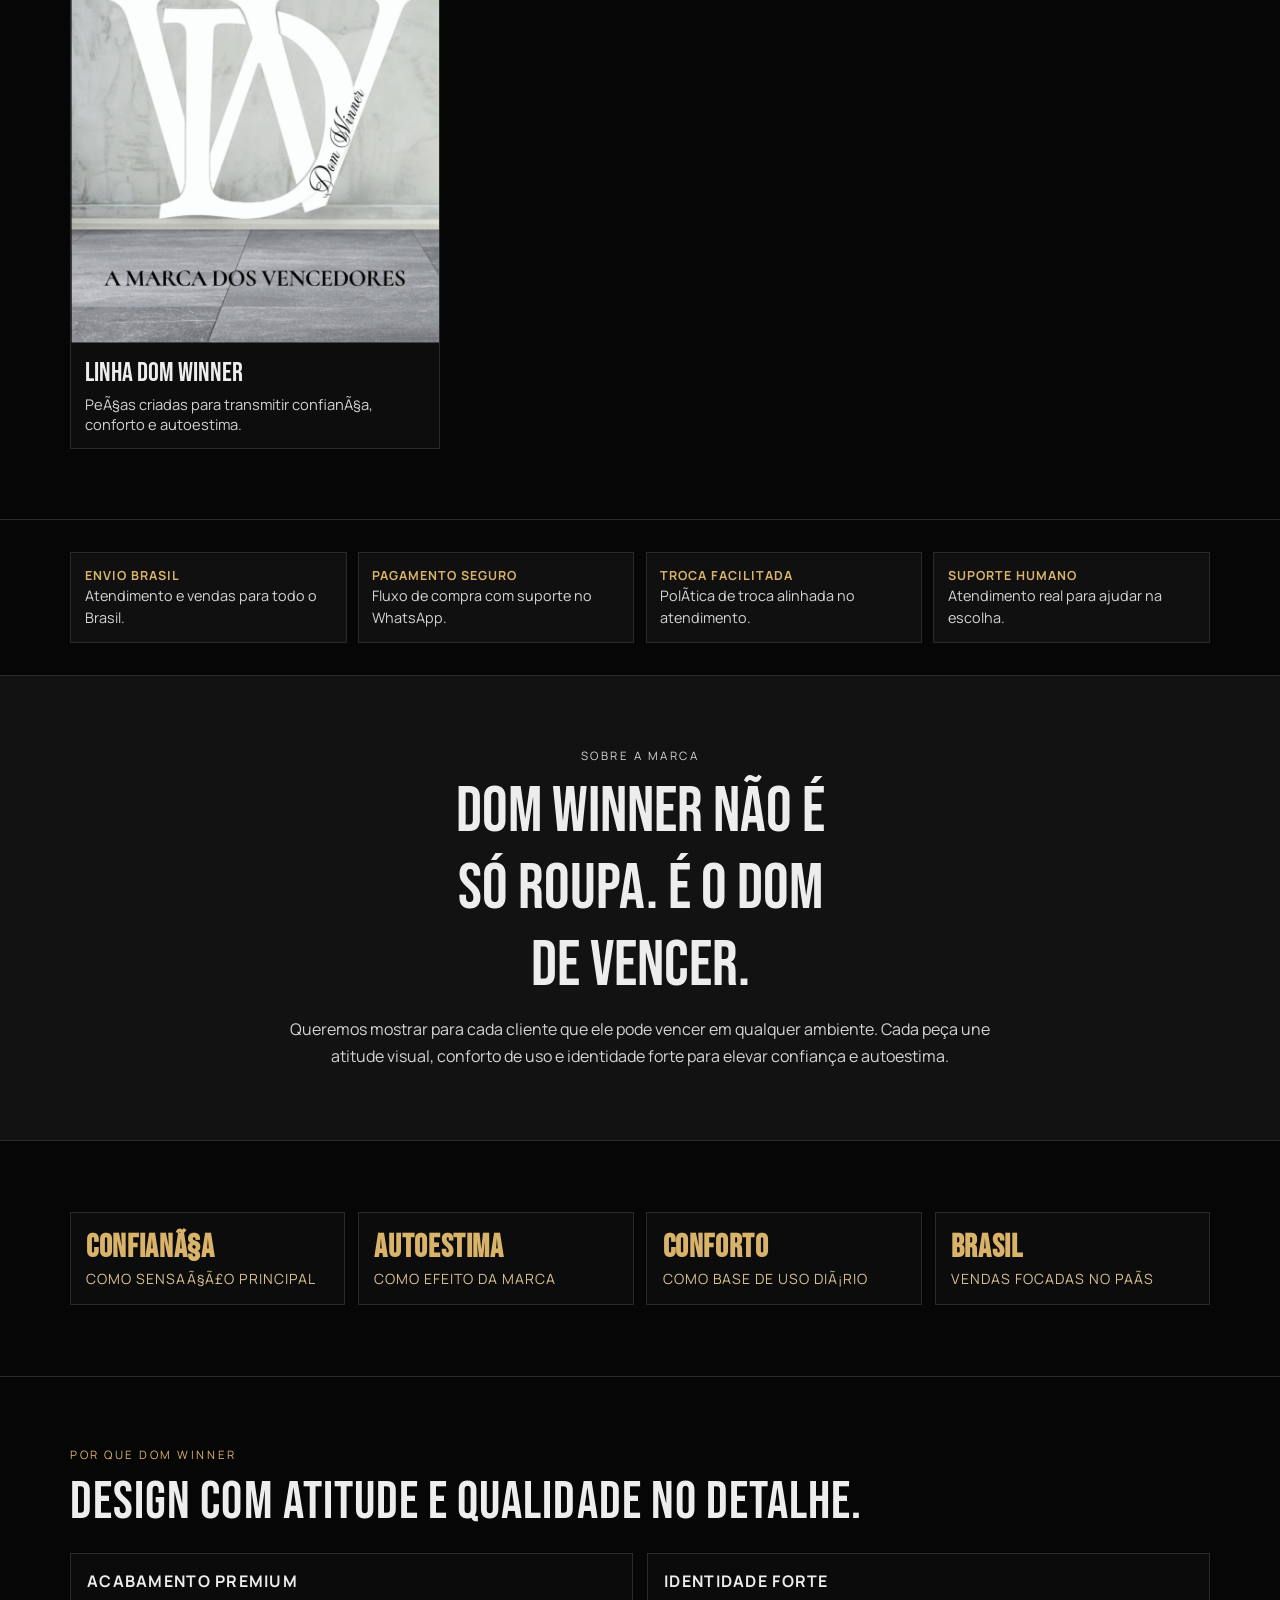
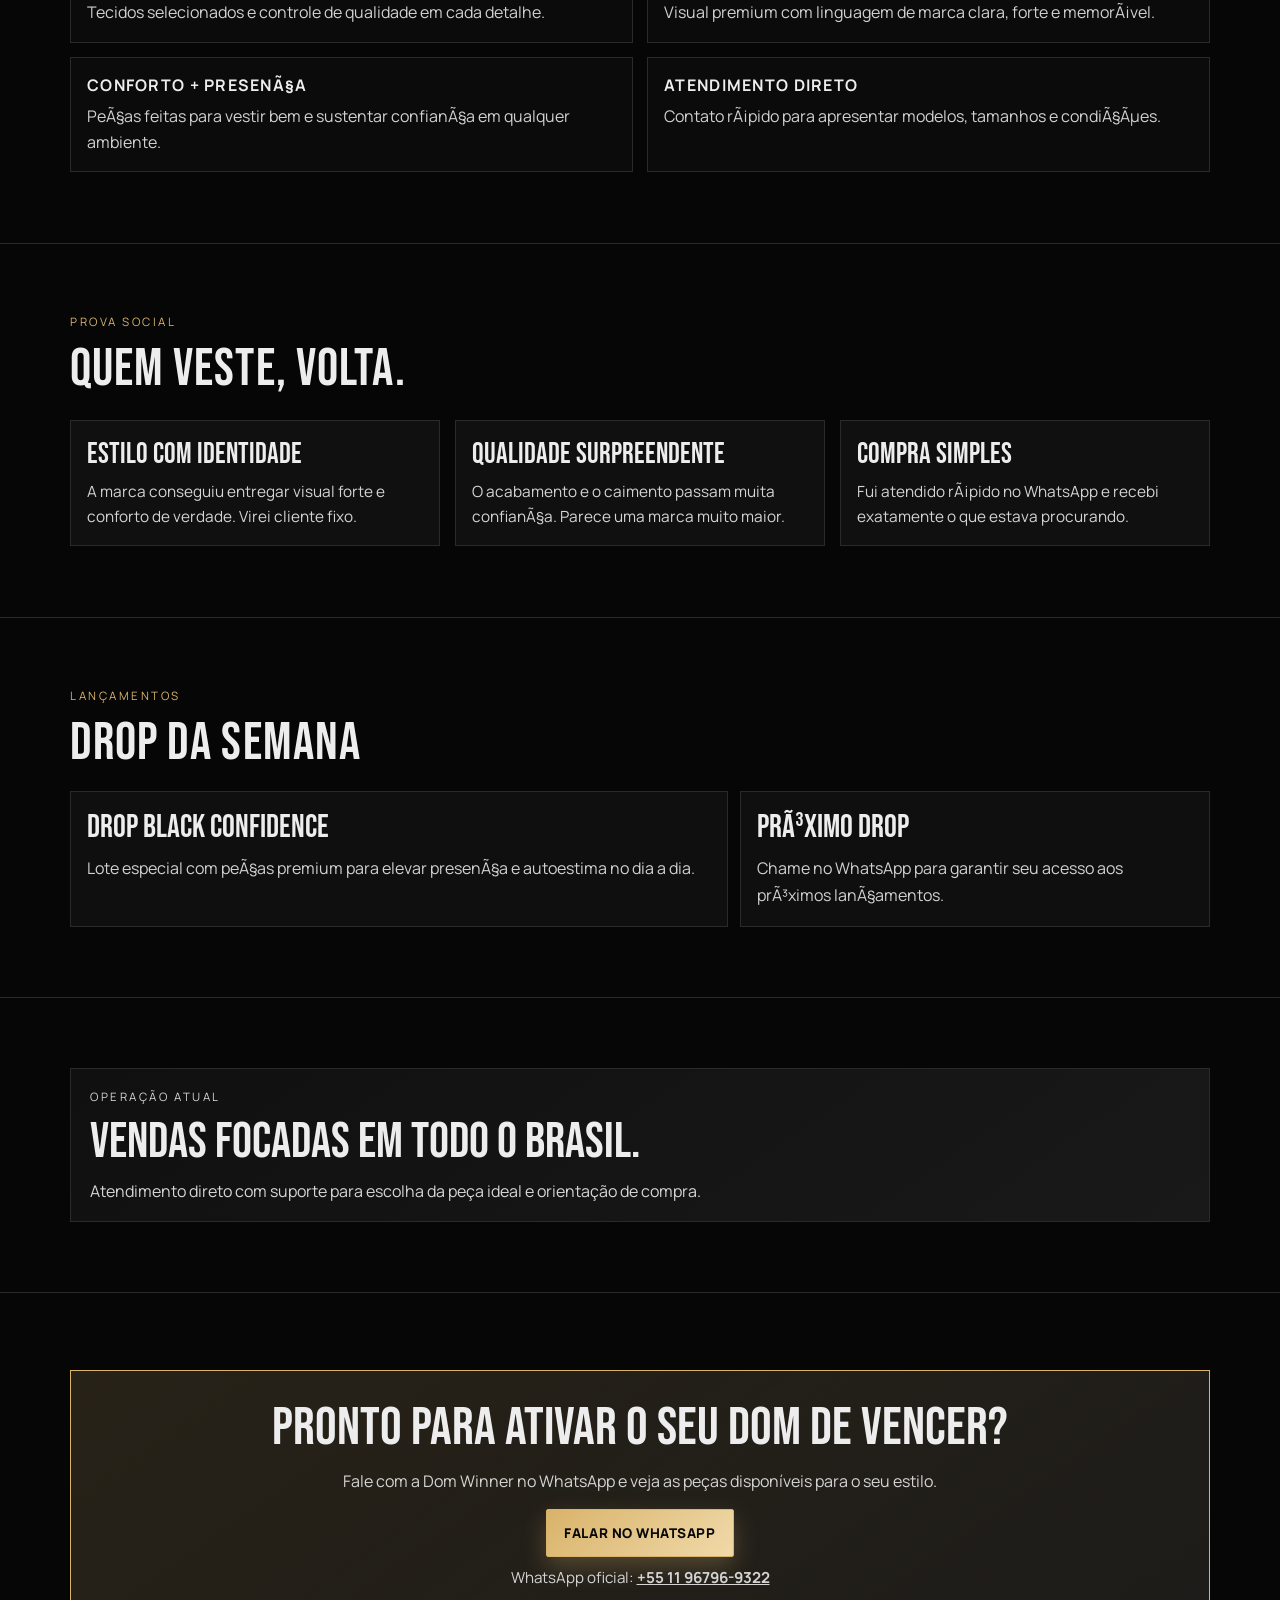
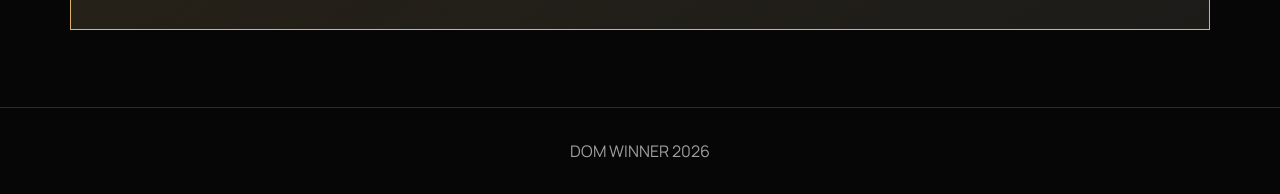
==== commit 2a0dcc95: "Add favicon links" ====
--- a/index.html
+++ b/index.html
@@ -8,6 +8,9 @@
       name="description"
       content="Dom Winner: marca de roupa com identidade forte, visual premium e atitude."
     />
+    <link rel="icon" type="image/jpeg" href="./assets/logo-round.jpeg?v=1" />
+    <link rel="shortcut icon" href="./assets/logo-round.jpeg?v=1" />
+    <link rel="apple-touch-icon" href="./assets/logo-round.jpeg?v=1" />
     <link rel="preconnect" href="https://fonts.googleapis.com" />
     <link rel="preconnect" href="https://fonts.gstatic.com" crossorigin />
     <link
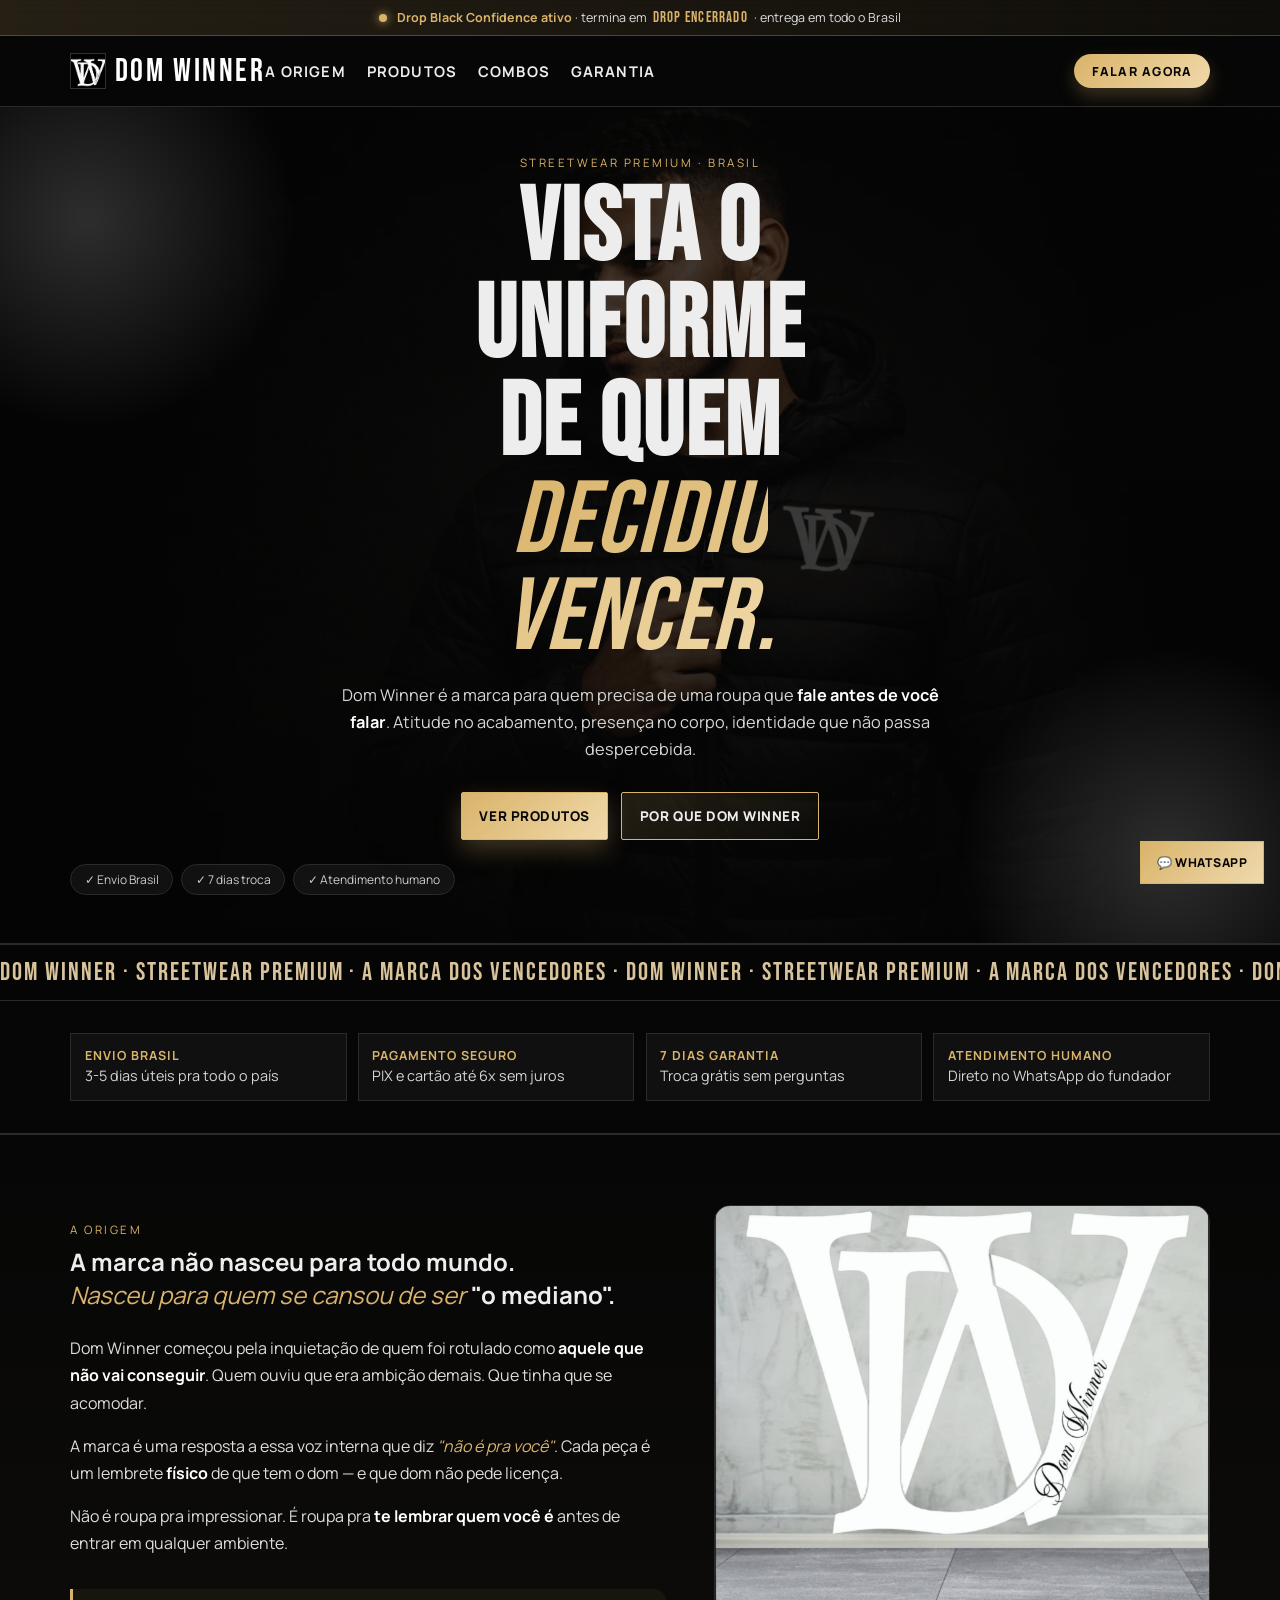
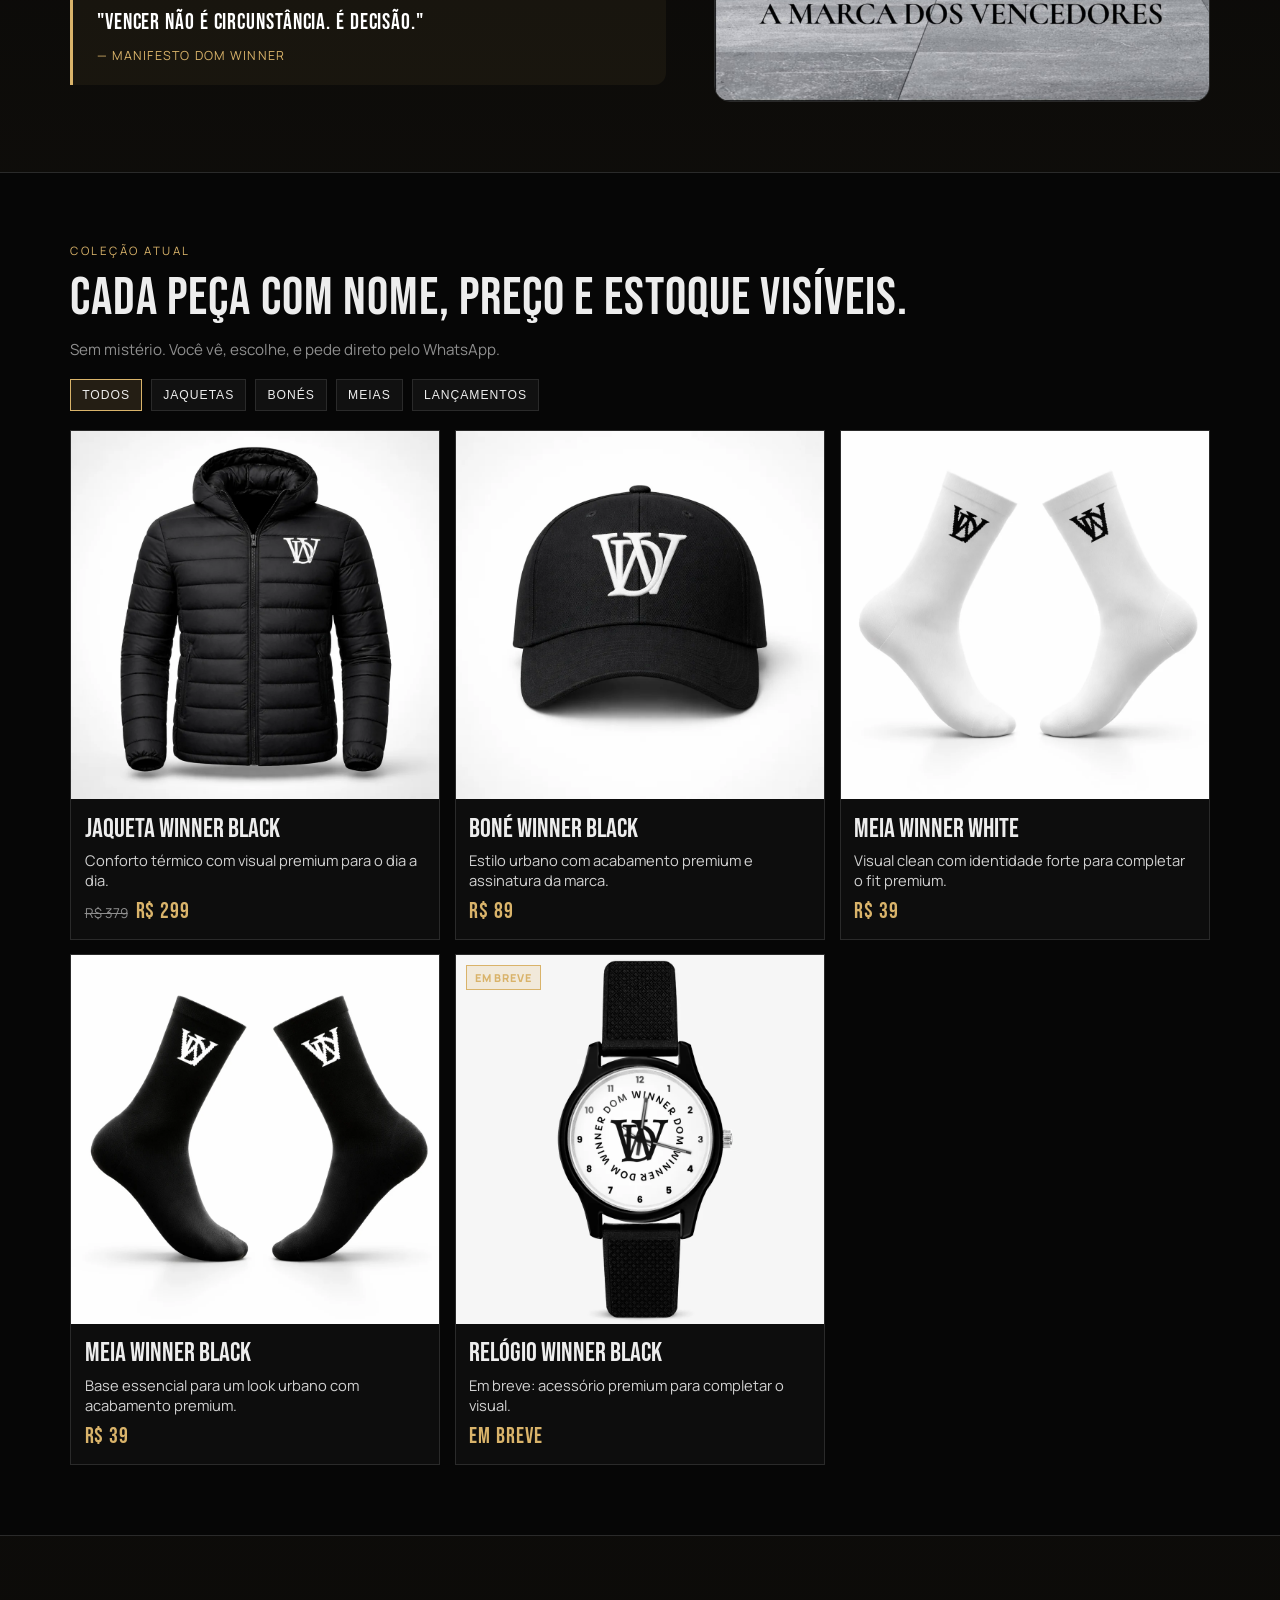
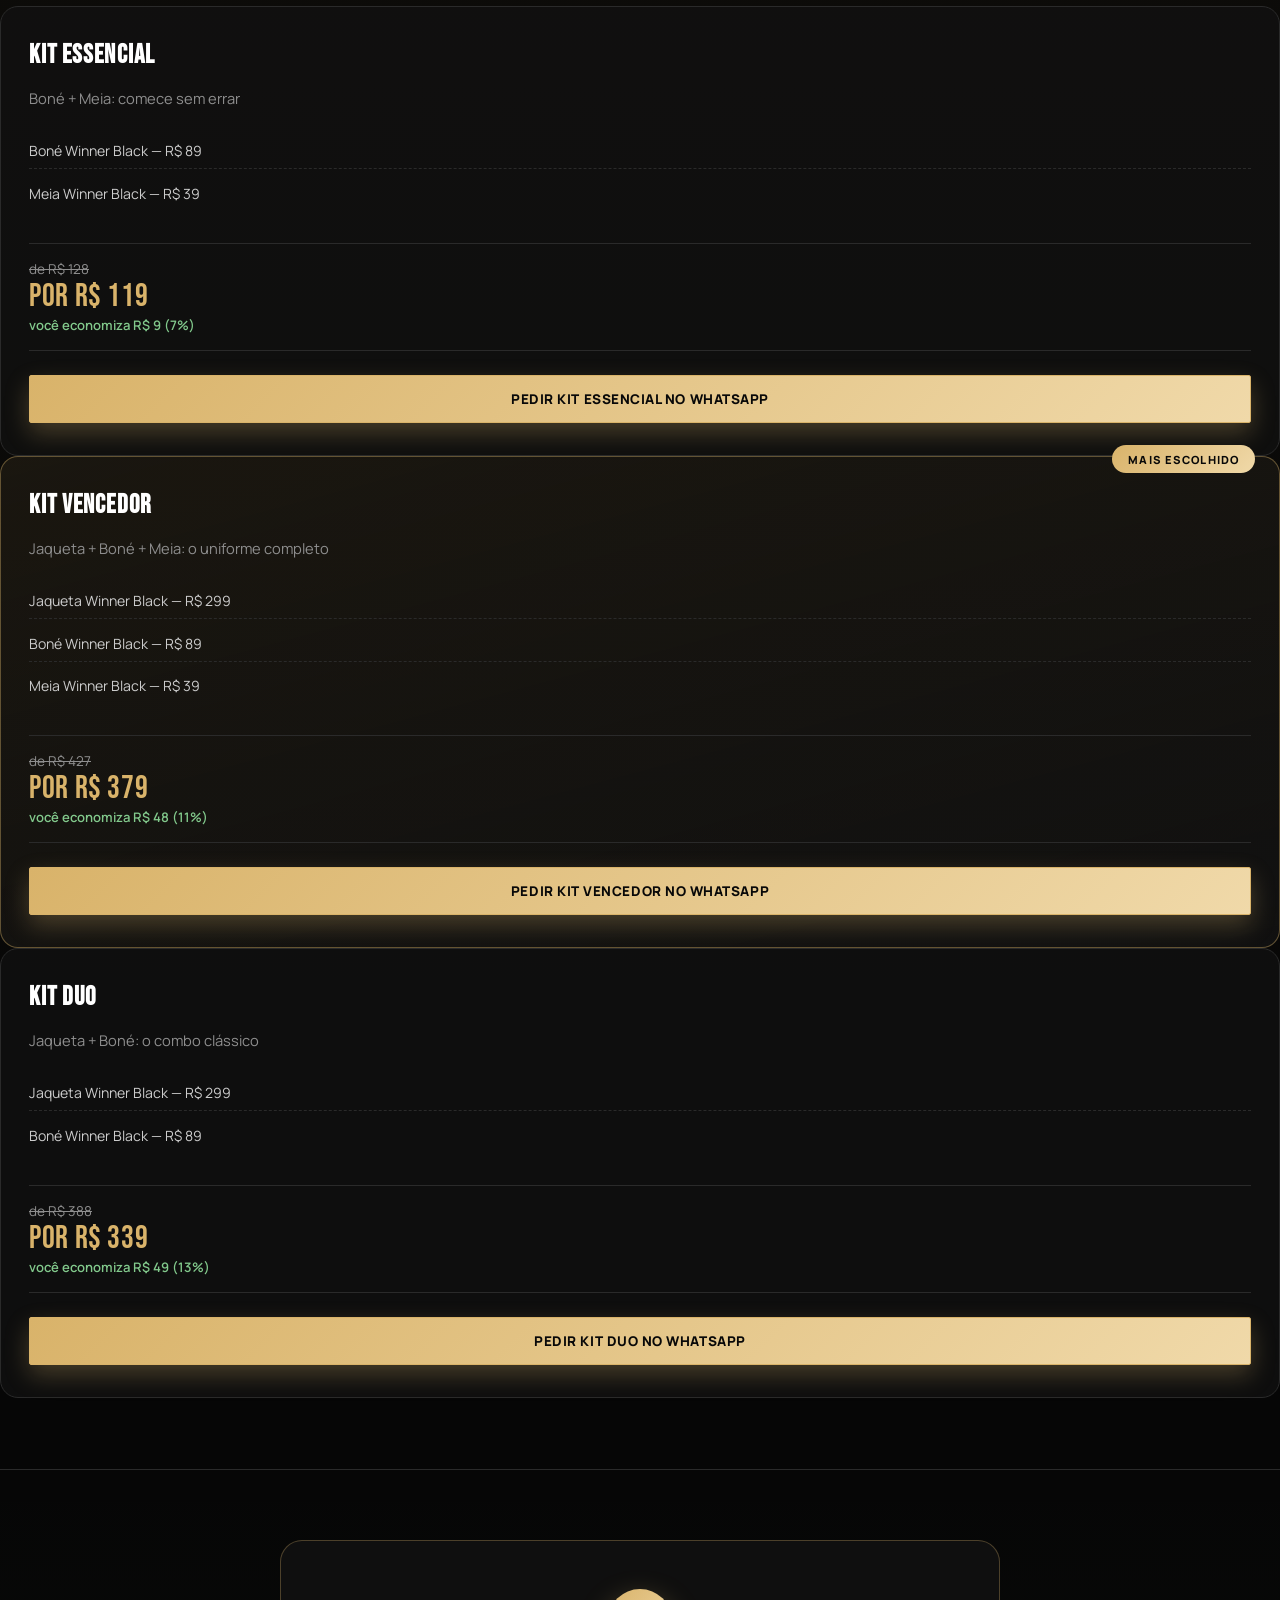
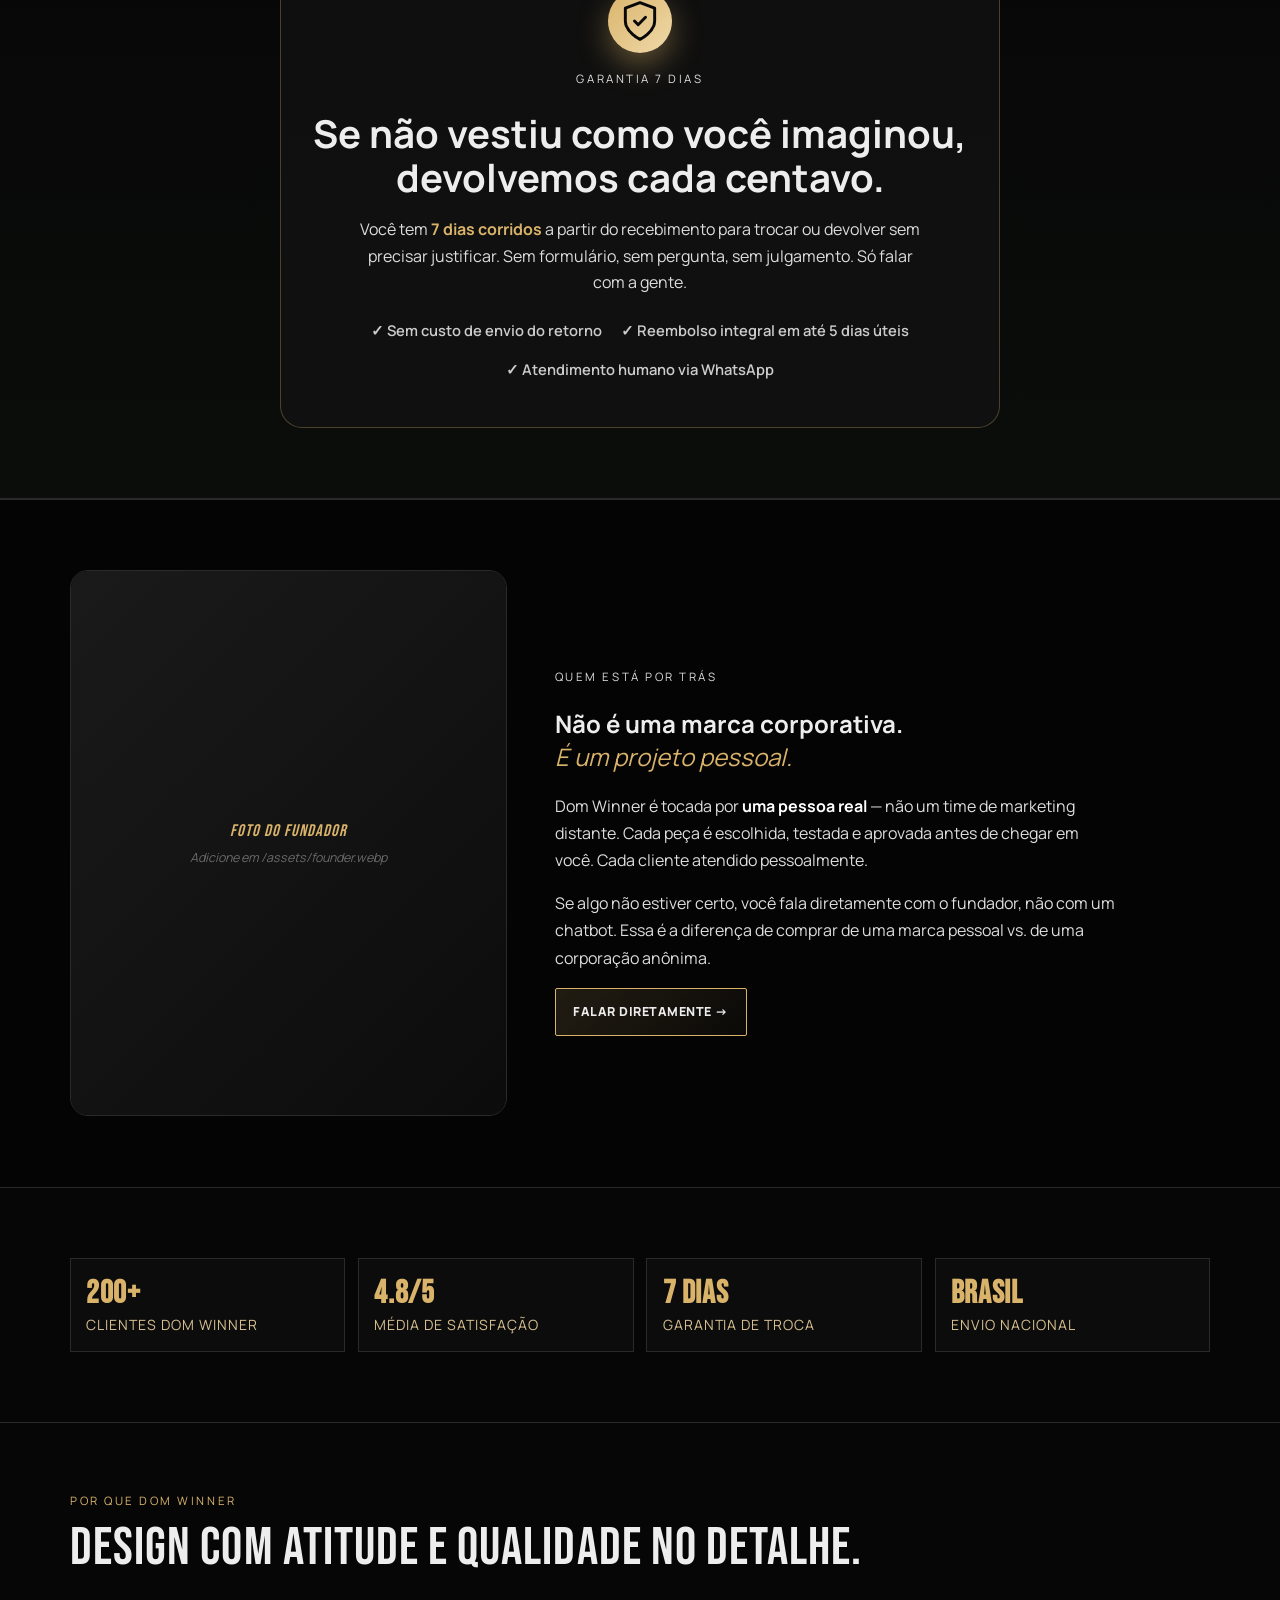
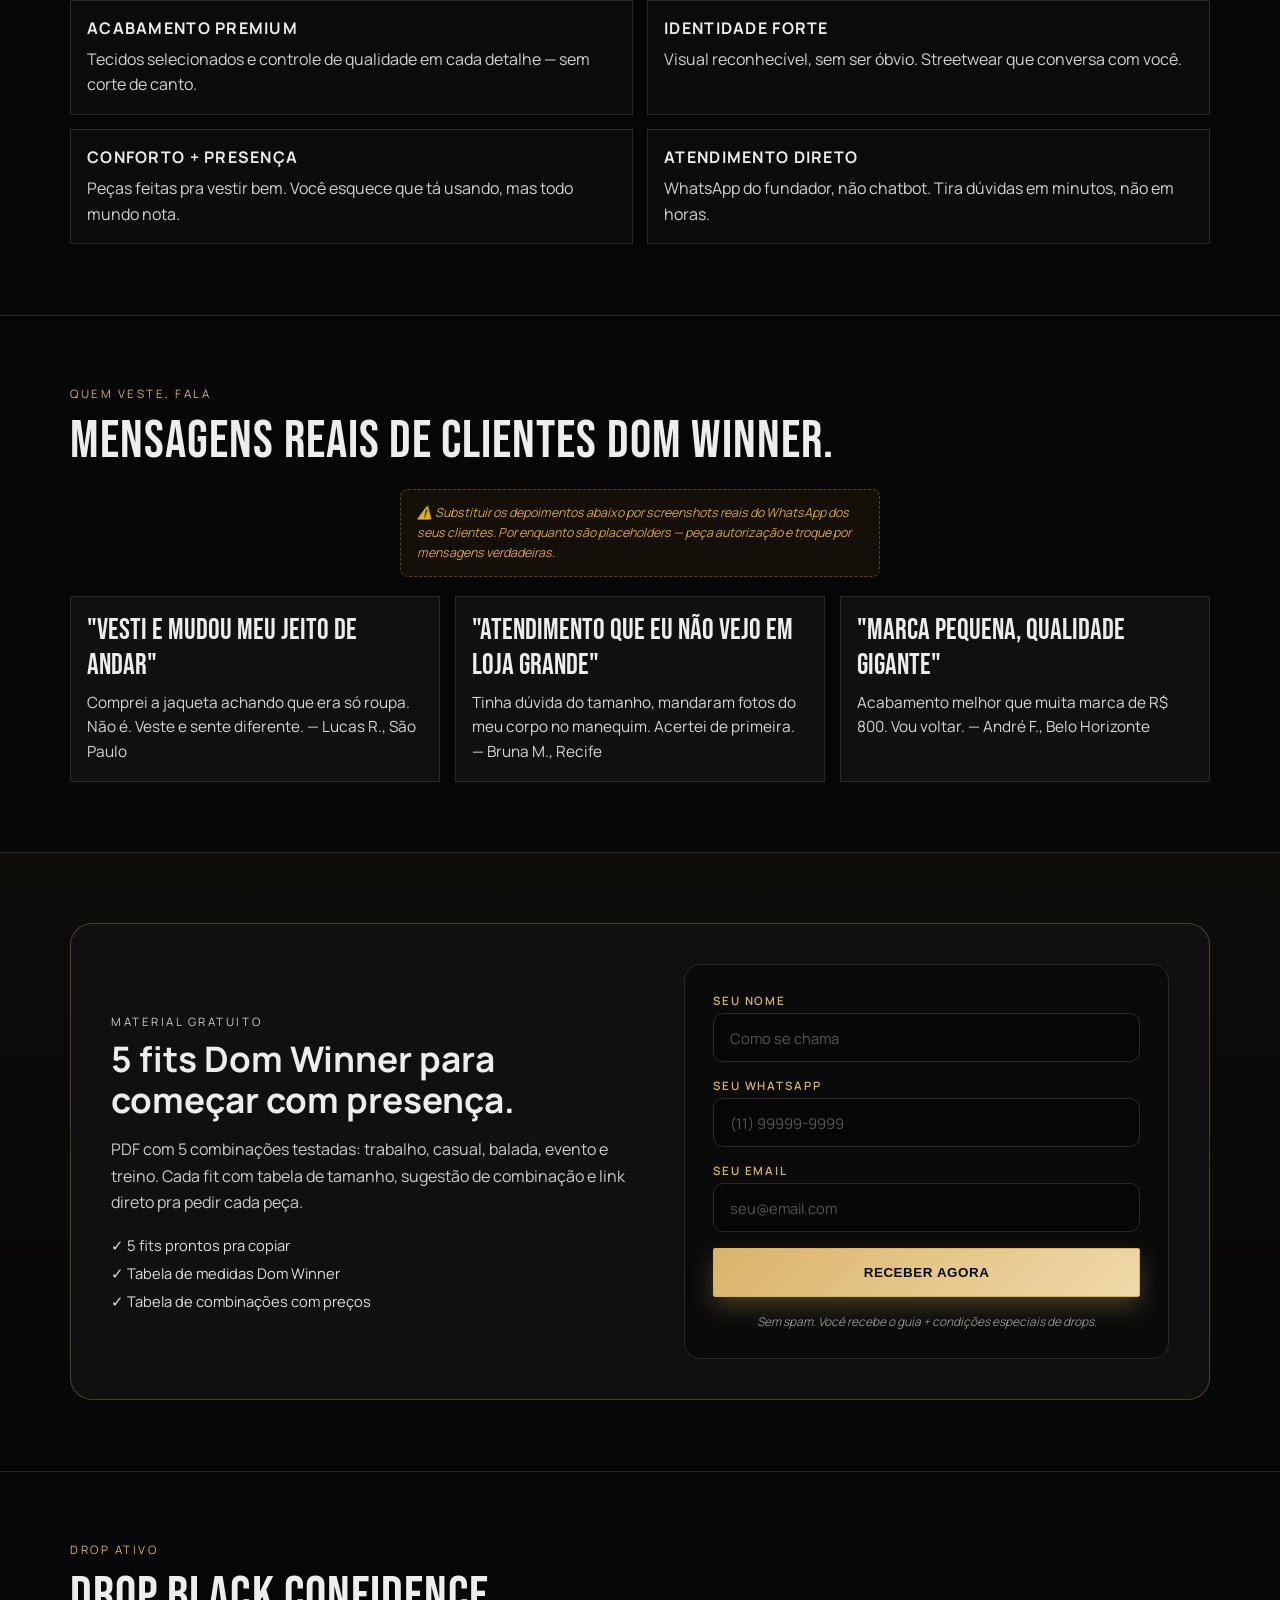
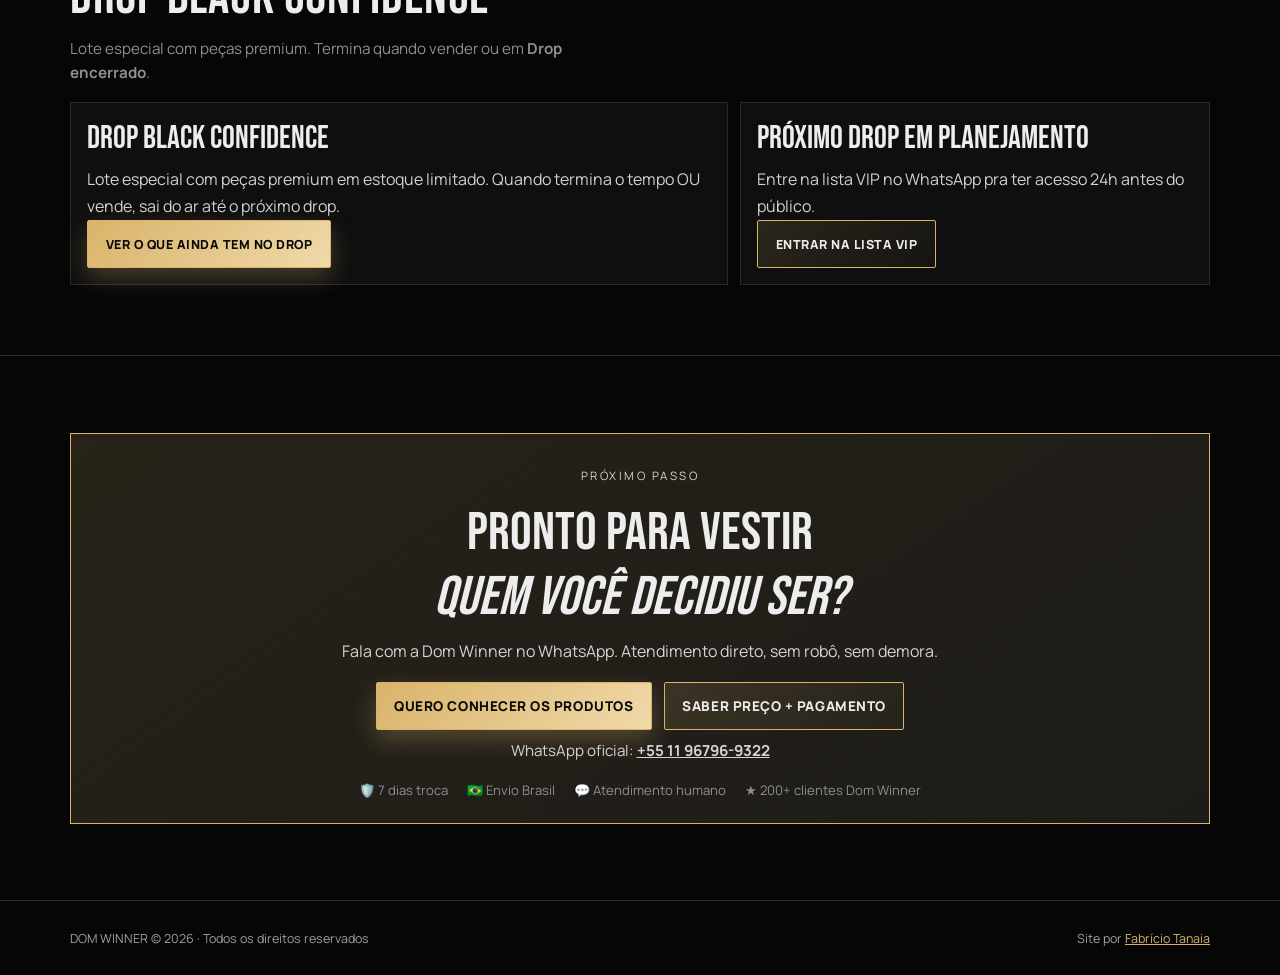
==== commit 9e16b12f: "feat: aplicacao 8 frameworks billion-dollar - origem (Godin/Belfort), combos value stack (Hormozi), " ====
--- a/index.html
+++ b/index.html
@@ -1,93 +1,220 @@
-﻿<!doctype html>
+<!doctype html>
 <html lang="pt-BR">
   <head>
     <meta charset="UTF-8" />
     <meta name="viewport" content="width=device-width, initial-scale=1.0" />
-    <title>Dom Winner | Streetwear Premium</title>
+    <title>Dom Winner | Streetwear Premium Brasileiro</title>
     <meta
       name="description"
-      content="Dom Winner: marca de roupa com identidade forte, visual premium e atitude."
+      content="Dom Winner: streetwear premium para quem decidiu vencer. Jaquetas, bonés, meias e acessórios com identidade forte e atendimento direto."
     />
-    <link rel="icon" type="image/jpeg" href="./assets/logo-round.jpeg?v=1" />
-    <link rel="shortcut icon" href="./assets/logo-round.jpeg?v=1" />
-    <link rel="apple-touch-icon" href="./assets/logo-round.jpeg?v=1" />
+    <meta name="theme-color" content="#060606" />
+
+    <!-- Open Graph -->
+    <meta property="og:title" content="Dom Winner · Streetwear Premium" />
+    <meta property="og:description" content="Visual premium para quem decidiu vencer. Jaquetas, bonés, meias e mais." />
+    <meta property="og:type" content="website" />
+
+    <link rel="icon" type="image/jpeg" href="./assets/logo-round.jpeg?v=2" />
+    <link rel="shortcut icon" href="./assets/logo-round.jpeg?v=2" />
+    <link rel="apple-touch-icon" href="./assets/logo-round.jpeg?v=2" />
     <link rel="preconnect" href="https://fonts.googleapis.com" />
     <link rel="preconnect" href="https://fonts.gstatic.com" crossorigin />
     <link
-      href="https://fonts.googleapis.com/css2?family=Bebas+Neue&family=Manrope:wght@400;500;700;800&display=swap"
+      href="https://fonts.googleapis.com/css2?family=Bebas+Neue&family=Manrope:wght@400;500;600;700;800&display=swap"
       rel="stylesheet"
     />
-    <link rel="stylesheet" href="styles.css" />
+    <link rel="stylesheet" href="styles.css?v=2" />
   </head>
   <body>
+    <!-- ===== ANNOUNCEMENT BAR (escassez/urgência) ===== -->
+    <div class="announce" id="announce-bar">
+      <div class="container announce-inner">
+        <span class="announce-dot" aria-hidden="true"></span>
+        <span class="announce-text">
+          <strong>Drop Black Confidence ativo</strong> · termina em
+          <span id="countdown" class="announce-countdown">--d --:--:--</span>
+          · entrega em todo o Brasil
+        </span>
+      </div>
+    </div>
+
+    <!-- ===== TOPBAR ===== -->
     <header class="topbar">
       <div class="container nav">
         <a href="#topo" class="brand" aria-label="Dom Winner">
-          <img src="assets/logo-main.jpeg" alt="Dom Winner" />
+          <img src="assets/logo-main.jpeg" alt="Dom Winner" width="36" height="36" />
           <span>DOM WINNER</span>
         </a>
         <nav class="menu" aria-label="Principal">
-          <a href="#produtos">Ver produtos</a>
-          <a href="#sobre">Sobre a marca</a>
-          <a href="#contato">Contato</a>
+          <a href="#origem">A origem</a>
+          <a href="#produtos">Produtos</a>
+          <a href="#combos">Combos</a>
+          <a href="#garantia">Garantia</a>
         </nav>
+        <a class="topbar-cta" href="#contato">Falar agora</a>
       </div>
     </header>
 
     <main id="topo">
+      <!-- ===== HERO (Kennedy direct response) ===== -->
       <section class="hero">
         <div class="grid-overlay"></div>
         <div class="spot spot-a"></div>
         <div class="spot spot-b"></div>
         <div class="container hero-content">
-          <p class="kicker">Streetwear premium</p>
-          <h1>Vista a sua versão vencedora.</h1>
+          <p class="kicker">Streetwear premium · Brasil</p>
+          <h1>
+            Vista o uniforme<br />
+            de quem <em>decidiu vencer.</em>
+          </h1>
           <p class="lead">
-            A Dom Winner nasceu para ativar o dom de vencer de cada pessoa com roupas que transmitem confiança, autoestima e conforto.
+            Dom Winner é a marca para quem precisa de uma roupa que <strong>fale antes de você falar</strong>.
+            Atitude no acabamento, presença no corpo, identidade que não passa despercebida.
           </p>
           <div class="actions">
-            <a href="#contato" class="btn btn-light">Quero minha peça</a>
-            <a href="#produtos" class="btn btn-ghost">Ver produtos</a>
-          </div>
-        </div>
-      </section>
-
+            <a href="#produtos" class="btn btn-light">Ver produtos</a>
+            <a href="#origem" class="btn btn-ghost">Por que Dom Winner</a>
+          </div>
+          <ul class="hero-pills" aria-hidden="true">
+            <li>✓ Envio Brasil</li>
+            <li>✓ 7 dias troca</li>
+            <li>✓ Atendimento humano</li>
+          </ul>
+        </div>
+      </section>
+
+      <!-- ===== MARQUEE ===== -->
       <section class="marquee-section">
         <div class="marquee-track" id="marquee"></div>
       </section>
 
+      <!-- ===== TRUST STRIP ===== -->
+      <section class="section trust-strip">
+        <div class="container trust-grid" id="trust-points"></div>
+      </section>
+
+      <!-- ===== ORIGEM (Godin storytelling + Belfort) ===== -->
+      <section id="origem" class="section section--origem">
+        <div class="container origem-grid">
+          <div class="origem-copy">
+            <p class="kicker">A origem</p>
+            <h2>
+              A marca não nasceu para todo mundo.<br />
+              <em>Nasceu para quem se cansou de ser</em> "o mediano".
+            </h2>
+            <div class="origem-paragraphs">
+              <p>
+                Dom Winner começou pela inquietação de quem foi rotulado como
+                <strong>aquele que não vai conseguir</strong>. Quem ouviu que era ambição demais.
+                Que tinha que se acomodar.
+              </p>
+              <p>
+                A marca é uma resposta a essa voz interna que diz <em>"não é pra você"</em>.
+                Cada peça é um lembrete <strong>físico</strong> de que tem o dom — e que dom não pede licença.
+              </p>
+              <p>
+                Não é roupa pra impressionar. É roupa pra <strong>te lembrar quem você é</strong>
+                antes de entrar em qualquer ambiente.
+              </p>
+            </div>
+            <div class="origem-quote">
+              <p>"Vencer não é circunstância. É decisão."</p>
+              <span>— Manifesto Dom Winner</span>
+            </div>
+          </div>
+          <div class="origem-visual">
+            <img src="assets/logo-claim.jpeg" alt="A marca dos vencedores" loading="lazy" />
+          </div>
+        </div>
+      </section>
+
+      <!-- ===== PRODUTOS (Hormozi clarity + preços visíveis) ===== -->
       <section id="produtos" class="section">
         <div class="container">
           <div class="section-head">
-            <p class="kicker">Marketplace Dom Winner</p>
-            <h2>Ver produtos</h2>
-          </div>
-          <p class="proof-note">
-            Clique em um produto para ver fotos e vídeos de como ele fica no corpo.
-          </p>
+            <p class="kicker">Coleção atual</p>
+            <h2>Cada peça com nome, preço e estoque visíveis.</h2>
+            <p class="section-lead">Sem mistério. Você vê, escolhe, e pede direto pelo WhatsApp.</p>
+          </div>
           <div class="category-nav" id="category-nav"></div>
           <div class="product-grid" id="products"></div>
         </div>
       </section>
 
-      <section class="section trust-strip">
-        <div class="container trust-grid" id="trust-points"></div>
-      </section>
-
-      <section id="sobre" class="section alt">
-        <div class="container manifesto">
-          <p class="kicker">Sobre a marca</p>
-          <h2>Dom Winner não é só roupa. É o dom de vencer.</h2>
+      <!-- ===== COMBOS (Hormozi value stack) ===== -->
+      <section id="combos" class="section section--combos">
+        <div class="container">
+          <div class="section-head">
+            <p class="kicker">Combos com desconto</p>
+            <h2>
+              Levou em <em>kit</em>, paga menos.<br />
+              Apareceu mais.
+            </h2>
+            <p class="section-lead">
+              Selecionamos as combinações que mais funcionam no corpo, com desconto real frente ao preço unitário.
+            </p>
+          </div>
+          <div class="combos-grid" id="combos"></div>
+        </div>
+      </section>
+
+      <!-- ===== GARANTIA (Hormozi reversal) ===== -->
+      <section id="garantia" class="section section--garantia">
+        <div class="container garantia-card">
+          <div class="garantia-seal" aria-hidden="true">
+            <svg width="44" height="44" viewBox="0 0 24 24" fill="none" stroke="currentColor" stroke-width="1.6" stroke-linecap="round" stroke-linejoin="round">
+              <path d="M12 22s8-4 8-10V5l-8-3-8 3v7c0 6 8 10 8 10z"/>
+              <polyline points="9 12 11 14 15 10"/>
+            </svg>
+          </div>
+          <p class="kicker">Garantia 7 dias</p>
+          <h2>Se não vestiu como você imaginou, devolvemos cada centavo.</h2>
           <p>
-            Queremos mostrar para cada cliente que ele pode vencer em qualquer ambiente. Cada peça une atitude visual, conforto de uso e identidade forte para elevar confiança e autoestima.
+            Você tem <strong>7 dias corridos</strong> a partir do recebimento para trocar ou devolver
+            sem precisar justificar. Sem formulário, sem pergunta, sem julgamento. Só falar com a gente.
           </p>
-        </div>
-      </section>
-
+          <ul class="garantia-points">
+            <li>✓ Sem custo de envio do retorno</li>
+            <li>✓ Reembolso integral em até 5 dias úteis</li>
+            <li>✓ Atendimento humano via WhatsApp</li>
+          </ul>
+        </div>
+      </section>
+
+      <!-- ===== FOUNDER (Belfort - certeza no autor) ===== -->
+      <section id="founder" class="section section--founder">
+        <div class="container founder-grid">
+          <div class="founder-photo" aria-hidden="true">
+            <div class="founder-photo-placeholder">
+              <span>Foto do fundador</span>
+              <small>Adicione em /assets/founder.webp</small>
+            </div>
+          </div>
+          <div class="founder-copy">
+            <p class="kicker">Quem está por trás</p>
+            <h2>Não é uma marca corporativa.<br /><em>É um projeto pessoal.</em></h2>
+            <p>
+              Dom Winner é tocada por <strong>uma pessoa real</strong> — não um time de marketing distante.
+              Cada peça é escolhida, testada e aprovada antes de chegar em você. Cada cliente atendido pessoalmente.
+            </p>
+            <p>
+              Se algo não estiver certo, você fala diretamente com o fundador, não com um chatbot.
+              Essa é a diferença de comprar de uma marca pessoal vs. de uma corporação anônima.
+            </p>
+            <a class="btn btn-ghost btn-sm" href="https://wa.me/5511967969322?text=Olá%2C%20quero%20conversar%20com%20o%20fundador%20da%20Dom%20Winner." target="_blank" rel="noopener">
+              Falar diretamente →
+            </a>
+          </div>
+        </div>
+      </section>
+
+      <!-- ===== METRICS ===== -->
       <section class="section metrics">
         <div class="container metrics-grid" id="metrics"></div>
       </section>
 
+      <!-- ===== BENEFÍCIOS ===== -->
       <section class="section">
         <div class="container">
           <div class="section-head">
@@ -98,68 +225,138 @@
         </div>
       </section>
 
+      <!-- ===== TESTIMONIALS ===== -->
       <section class="section testimonials">
         <div class="container">
           <div class="section-head">
-            <p class="kicker">Prova social</p>
-            <h2>Quem veste, volta.</h2>
+            <p class="kicker">Quem veste, fala</p>
+            <h2>Mensagens reais de clientes Dom Winner.</h2>
+            <p class="section-lead testimonial-note">
+              ⚠️ Substituir os depoimentos abaixo por screenshots reais do WhatsApp dos seus clientes.
+              Por enquanto são placeholders — peça autorização e troque por mensagens verdadeiras.
+            </p>
           </div>
           <div class="cards" id="testimonials"></div>
         </div>
       </section>
 
+      <!-- ===== LEAD MAGNET (Brunson) ===== -->
+      <section id="guia" class="section section--lead">
+        <div class="container lead-card">
+          <div class="lead-text">
+            <p class="kicker">Material gratuito</p>
+            <h2>5 fits Dom Winner para começar com presença.</h2>
+            <p>
+              PDF com 5 combinações testadas: trabalho, casual, balada, evento e treino.
+              Cada fit com tabela de tamanho, sugestão de combinação e link direto pra pedir cada peça.
+            </p>
+            <ul class="lead-points">
+              <li>✓ 5 fits prontos pra copiar</li>
+              <li>✓ Tabela de medidas Dom Winner</li>
+              <li>✓ Tabela de combinações com preços</li>
+            </ul>
+          </div>
+          <form class="lead-form" id="lead-form" action="https://api.web3forms.com/submit" method="POST">
+            <!-- ⚠️ Trocar key abaixo por uma específica do Dom Winner em web3forms.com -->
+            <input type="hidden" name="access_key" value="ca8c9dfd-0c28-4da2-8f68-9fa61ec0a004" />
+            <input type="hidden" name="subject" value="Lead Magnet Dom Winner — 5 fits" />
+            <input type="hidden" name="from_name" value="Dom Winner Lead Magnet" />
+            <input type="hidden" name="redirect" value="https://wa.me/5511967969322?text=Recebi%20o%20guia%205%20fits%20da%20Dom%20Winner.%20Quero%20pedir%20uma%20peça." />
+            <label class="lead-field">
+              <span>Seu nome</span>
+              <input type="text" name="nome" required placeholder="Como se chama" />
+            </label>
+            <label class="lead-field">
+              <span>Seu WhatsApp</span>
+              <input type="tel" name="whatsapp" required placeholder="(11) 99999-9999" />
+            </label>
+            <label class="lead-field">
+              <span>Seu email</span>
+              <input type="email" name="email" required placeholder="seu@email.com" />
+            </label>
+            <button type="submit" class="btn btn-light">Receber agora</button>
+            <p class="lead-disclaimer">Sem spam. Você recebe o guia + condições especiais de drops.</p>
+          </form>
+        </div>
+      </section>
+
+      <!-- ===== DROP DA SEMANA (Kennedy urgência) ===== -->
       <section class="section drops">
         <div class="container">
           <div class="section-head">
-            <p class="kicker">Lançamentos</p>
-            <h2>Drop da semana</h2>
+            <p class="kicker">Drop ativo</p>
+            <h2>Drop Black Confidence</h2>
+            <p class="section-lead">
+              Lote especial com peças premium. Termina quando vender ou em
+              <strong id="countdown-inline">--d --:--:--</strong>.
+            </p>
           </div>
           <div class="drop-grid" id="weekly-drop"></div>
         </div>
       </section>
 
-      <section class="section shipping">
-        <div class="container shipping-box">
-          <p class="kicker">Operação atual</p>
-          <h2>Vendas focadas em todo o Brasil.</h2>
-          <p>Atendimento direto com suporte para escolha da peça ideal e orientação de compra.</p>
-        </div>
-      </section>
-
+      <!-- ===== CTA FINAL ===== -->
       <section id="contato" class="cta">
         <div class="container cta-box">
-          <h2>Pronto para ativar o seu dom de vencer?</h2>
-          <p>Fale com a Dom Winner no WhatsApp e veja as peças disponíveis para o seu estilo.</p>
-          <a class="btn btn-light" href="#" id="cta-link">Falar no WhatsApp</a>
+          <p class="kicker kicker-light">Próximo passo</p>
+          <h2>Pronto para vestir<br /><em>quem você decidiu ser?</em></h2>
+          <p>Fala com a Dom Winner no WhatsApp. Atendimento direto, sem robô, sem demora.</p>
+          <div class="cta-actions">
+            <a class="btn btn-light" href="https://wa.me/5511967969322?text=Olá%2C%20quero%20conhecer%20os%20produtos%20da%20Dom%20Winner." id="cta-link">
+              Quero conhecer os produtos
+            </a>
+            <a class="btn btn-ghost" href="https://wa.me/5511967969322?text=Olá%2C%20quero%20saber%20preços%20e%20formas%20de%20pagamento%20da%20Dom%20Winner." target="_blank" rel="noopener">
+              Saber preço + pagamento
+            </a>
+          </div>
           <p class="whatsapp-number">WhatsApp oficial: <a href="https://wa.me/5511967969322" target="_blank" rel="noopener">+55 11 96796-9322</a></p>
+          <ul class="cta-seals">
+            <li>🛡️ 7 dias troca</li>
+            <li>🇧🇷 Envio Brasil</li>
+            <li>💬 Atendimento humano</li>
+            <li>★ 200+ clientes Dom Winner</li>
+          </ul>
         </div>
       </section>
     </main>
 
     <footer class="footer">
-      <div class="container">
-        <p>DOM WINNER <span id="year"></span></p>
+      <div class="container footer-inner">
+        <p>DOM WINNER © <span id="year"></span> · Todos os direitos reservados</p>
+        <p class="footer-credit">
+          Site por <a href="https://fabytanaia-max.github.io/fabricio-tanaia-site/" target="_blank" rel="noopener">Fabrício Tanaia</a>
+        </p>
       </div>
     </footer>
 
+    <!-- ===== MODAL ===== -->
     <div class="modal" id="product-modal" aria-hidden="true">
       <div class="modal-box">
-        <button class="modal-close" id="modal-close" aria-label="Fechar">x</button>
+        <button class="modal-close" id="modal-close" aria-label="Fechar">×</button>
         <div class="modal-media" id="modal-media"></div>
         <div class="modal-content">
+          <p class="modal-category" id="modal-category"></p>
           <h3 id="modal-title"></h3>
+          <div class="modal-price" id="modal-price"></div>
           <p id="modal-description"></p>
+          <p class="modal-stock" id="modal-stock"></p>
           <ul class="modal-details" id="modal-details"></ul>
           <p class="modal-combine-title">Combine com</p>
           <div class="modal-combine" id="modal-combine"></div>
-          <a href="#" class="btn btn-light" id="modal-cta">Pedir no WhatsApp</a>
-          <button type="button" class="btn btn-ghost modal-close-secondary" id="modal-close-secondary">Fechar</button>
+          <div class="modal-actions">
+            <a href="#" class="btn btn-light" id="modal-cta-buy">Pedir no WhatsApp</a>
+            <a href="#" class="btn btn-ghost" id="modal-cta-info">Pedir mais fotos</a>
+            <a href="#" class="btn btn-ghost" id="modal-cta-size">Tabela de tamanhos</a>
+          </div>
+          <button type="button" class="btn btn-ghost btn-sm modal-close-secondary" id="modal-close-secondary">Fechar</button>
         </div>
       </div>
     </div>
 
-    <a href="#" id="floating-cta" class="floating-cta">WhatsApp</a>
-
-    <script src="scripts.js"></script>
+    <a href="https://wa.me/5511967969322?text=Olá%2C%20quero%20conhecer%20os%20produtos%20da%20Dom%20Winner." id="floating-cta" class="floating-cta" target="_blank" rel="noopener">
+      💬 WhatsApp
+    </a>
+
+    <script src="scripts.js?v=2"></script>
   </body>
 </html>
--- a/styles.css
+++ b/styles.css
@@ -756,7 +756,11 @@
   }
 
   .menu {
-    display: none;
+    display: flex;
+    overflow-x: auto;
+    gap: 0.8rem;
+    padding-bottom: 0.2rem;
+    scrollbar-width: thin;
   }
 
   .modal {
@@ -781,3 +785,626 @@
     background: #111;
   }
 }
+
+@media (prefers-reduced-motion: reduce) {
+  .marquee-track {
+    animation: none;
+  }
+}
+
+
+/* ============================================================
+   v2 — Frameworks billion-dollar (Hormozi, Godin, Belfort, etc)
+   ============================================================ */
+
+/* ANNOUNCEMENT BAR (escassez/urgência) */
+.announce {
+  background: linear-gradient(90deg, rgba(217, 179, 106, 0.15), rgba(217, 179, 106, 0.05));
+  border-bottom: 1px solid rgba(217, 179, 106, 0.3);
+  padding: 0.5rem 0;
+  position: sticky;
+  top: 0;
+  z-index: 30;
+  backdrop-filter: blur(10px);
+}
+.announce-inner {
+  display: flex;
+  align-items: center;
+  justify-content: center;
+  gap: 0.6rem;
+  flex-wrap: wrap;
+  font-size: 0.78rem;
+  text-align: center;
+}
+.announce-dot {
+  width: 8px; height: 8px;
+  background: var(--accent, #d9b36a);
+  border-radius: 50%;
+  box-shadow: 0 0 10px var(--accent, #d9b36a);
+  animation: pulse-dot 2s ease-in-out infinite;
+  flex-shrink: 0;
+}
+@keyframes pulse-dot {
+  0%, 100% { opacity: 1; transform: scale(1); }
+  50% { opacity: 0.5; transform: scale(0.9); }
+}
+.announce-text { color: #ddd; }
+.announce-text strong { color: var(--accent, #d9b36a); }
+.announce-countdown {
+  font-family: "Bebas Neue", sans-serif;
+  letter-spacing: 0.08em;
+  color: var(--accent, #d9b36a);
+  font-size: 0.95rem;
+  margin: 0 0.2rem;
+}
+
+/* TOPBAR with cta */
+.topbar-cta {
+  display: inline-flex;
+  align-items: center;
+  padding: 0.55rem 1.1rem;
+  border-radius: 999px;
+  background: linear-gradient(135deg, var(--accent, #d9b36a), #f0d9a9);
+  color: #080808;
+  font-weight: 800;
+  font-size: 0.78rem;
+  letter-spacing: 0.1em;
+  text-transform: uppercase;
+  text-decoration: none;
+  margin-left: auto;
+  box-shadow: 0 8px 18px rgba(217, 179, 106, 0.25);
+  transition: transform 250ms ease;
+}
+.topbar-cta:hover { transform: translateY(-1px); }
+@media (max-width: 720px) {
+  .topbar-cta { display: none; }
+}
+
+/* HERO improvements */
+.hero h1 em {
+  font-style: italic;
+  font-weight: normal;
+  background: linear-gradient(135deg, var(--accent, #d9b36a), #f0d9a9);
+  -webkit-background-clip: text;
+  background-clip: text;
+  color: transparent;
+}
+.hero .lead strong {
+  color: #fff;
+  font-weight: 700;
+}
+.hero-pills {
+  list-style: none;
+  padding: 0;
+  margin: 1.5rem 0 0;
+  display: flex;
+  flex-wrap: wrap;
+  gap: 0.5rem;
+}
+.hero-pills li {
+  padding: 0.4rem 0.85rem;
+  background: rgba(255, 255, 255, 0.05);
+  border: 1px solid var(--line, #2a2a2a);
+  border-radius: 999px;
+  font-size: 0.75rem;
+  color: #ccc;
+}
+
+/* SECTION HEAD with lead */
+.section-lead {
+  margin-top: 0.5rem;
+  color: var(--muted, #8e8e8e);
+  max-width: 56ch;
+  font-size: 0.95rem;
+  line-height: 1.6;
+}
+
+/* ORIGEM — storytelling Godin/Belfort */
+.section--origem {
+  background: linear-gradient(180deg, transparent, rgba(217, 179, 106, 0.04));
+  border-top: 1px solid var(--line, #2a2a2a);
+  border-bottom: 1px solid var(--line, #2a2a2a);
+}
+.origem-grid {
+  display: grid;
+  grid-template-columns: 1.2fr 1fr;
+  gap: 3rem;
+  align-items: center;
+}
+.origem-copy h2 {
+  margin: 0.5rem 0 1.5rem;
+}
+.origem-copy h2 em {
+  font-style: italic;
+  color: var(--accent, #d9b36a);
+  font-weight: normal;
+}
+.origem-paragraphs {
+  display: flex;
+  flex-direction: column;
+  gap: 1rem;
+  margin-bottom: 2rem;
+}
+.origem-paragraphs p {
+  color: #ddd;
+  line-height: 1.7;
+  font-size: 1rem;
+  margin: 0;
+}
+.origem-paragraphs strong {
+  color: #fff;
+  font-weight: 700;
+}
+.origem-paragraphs em {
+  font-style: italic;
+  color: var(--accent, #d9b36a);
+}
+.origem-quote {
+  padding: 1.25rem 1.5rem;
+  background: rgba(217, 179, 106, 0.06);
+  border-left: 3px solid var(--accent, #d9b36a);
+  border-radius: 0 12px 12px 0;
+}
+.origem-quote p {
+  font-family: "Bebas Neue", sans-serif;
+  font-size: 1.4rem;
+  letter-spacing: 0.04em;
+  margin: 0 0 0.4rem;
+  color: #fff;
+}
+.origem-quote span {
+  font-size: 0.78rem;
+  letter-spacing: 0.1em;
+  text-transform: uppercase;
+  color: var(--accent, #d9b36a);
+}
+.origem-visual {
+  border: 1px solid var(--line, #2a2a2a);
+  border-radius: 16px;
+  overflow: hidden;
+  background: var(--bg-soft, #121212);
+}
+.origem-visual img {
+  width: 100%;
+  display: block;
+}
+@media (max-width: 920px) {
+  .origem-grid { grid-template-columns: 1fr; }
+}
+
+/* PRODUCT PRICES */
+.product-price {
+  margin-top: 0.5rem;
+  display: flex;
+  align-items: baseline;
+  gap: 0.5rem;
+}
+.price-old {
+  text-decoration: line-through;
+  color: var(--muted, #8e8e8e);
+  font-size: 0.85rem;
+}
+.price-new {
+  font-family: "Bebas Neue", sans-serif;
+  font-size: 1.4rem;
+  letter-spacing: 0.04em;
+  color: var(--accent, #d9b36a);
+}
+
+/* PRODUCT BADGES (stock) */
+.product-badge--low {
+  background: linear-gradient(135deg, #ff6b35, #ff9b6a);
+  color: #fff;
+}
+.product-badge--out {
+  background: #444;
+  color: #aaa;
+}
+.product-badge--soon {
+  background: rgba(217, 179, 106, 0.2);
+  color: var(--accent, #d9b36a);
+  border: 1px solid var(--accent, #d9b36a);
+}
+
+/* COMBOS — Hormozi value stack */
+.section--combos {
+  background: linear-gradient(180deg, rgba(217, 179, 106, 0.03), transparent);
+}
+.combos-grid {
+  display: grid;
+  grid-template-columns: repeat(3, 1fr);
+  gap: 1.25rem;
+  margin-top: 2rem;
+}
+.combo-card {
+  position: relative;
+  padding: 2rem 1.75rem;
+  background: rgba(18, 18, 18, 0.7);
+  border: 1px solid var(--line, #2a2a2a);
+  border-radius: 18px;
+  display: flex;
+  flex-direction: column;
+  gap: 1rem;
+  transition: all 350ms ease;
+}
+.combo-card:hover {
+  transform: translateY(-4px);
+  border-color: rgba(217, 179, 106, 0.4);
+  box-shadow: 0 18px 38px rgba(0, 0, 0, 0.4);
+}
+.combo-card--featured {
+  background: linear-gradient(165deg, rgba(217, 179, 106, 0.08), rgba(18, 18, 18, 0.9));
+  border-color: rgba(217, 179, 106, 0.4);
+}
+.combo-badge {
+  position: absolute;
+  top: -12px;
+  right: 1.5rem;
+  padding: 0.4rem 1rem;
+  background: linear-gradient(135deg, var(--accent, #d9b36a), #f0d9a9);
+  color: #080808;
+  border-radius: 999px;
+  font-size: 0.7rem;
+  font-weight: 800;
+  letter-spacing: 0.1em;
+  text-transform: uppercase;
+}
+.combo-card h3 {
+  font-family: "Bebas Neue", sans-serif;
+  font-size: 1.65rem;
+  letter-spacing: 0.04em;
+  color: #fff;
+  margin: 0;
+}
+.combo-tagline {
+  color: var(--muted, #8e8e8e);
+  font-size: 0.92rem;
+  margin: 0;
+  line-height: 1.5;
+}
+.combo-items {
+  list-style: none;
+  padding: 0;
+  margin: 0.5rem 0;
+  display: flex;
+  flex-direction: column;
+  gap: 0.4rem;
+  font-size: 0.88rem;
+  color: #ccc;
+}
+.combo-items li {
+  padding: 0.5rem 0;
+  border-bottom: 1px dashed var(--line, #2a2a2a);
+}
+.combo-items li:last-child { border-bottom: none; }
+.combo-price-block {
+  display: flex;
+  flex-direction: column;
+  gap: 0.2rem;
+  padding: 1rem 0;
+  border-top: 1px solid var(--line, #2a2a2a);
+  border-bottom: 1px solid var(--line, #2a2a2a);
+  margin: 0.5rem 0;
+}
+.combo-original {
+  font-size: 0.85rem;
+  color: var(--muted, #8e8e8e);
+  text-decoration: line-through;
+}
+.combo-bundle {
+  font-family: "Bebas Neue", sans-serif;
+  font-size: 2rem;
+  letter-spacing: 0.02em;
+  color: var(--accent, #d9b36a);
+  line-height: 1;
+}
+.combo-savings {
+  font-size: 0.82rem;
+  color: #82c98c;
+  font-weight: 600;
+}
+.combo-cta {
+  margin-top: auto;
+  width: 100%;
+  text-align: center;
+  justify-content: center;
+}
+@media (max-width: 920px) {
+  .combos-grid { grid-template-columns: 1fr; }
+}
+
+/* GARANTIA — Hormozi reversal */
+.section--garantia {
+  background: linear-gradient(180deg, transparent, rgba(130, 201, 140, 0.04));
+}
+.garantia-card {
+  max-width: 720px;
+  margin: 0 auto;
+  text-align: center;
+  padding: 3rem 2rem;
+  background: rgba(18, 18, 18, 0.8);
+  border: 1.5px solid rgba(217, 179, 106, 0.3);
+  border-radius: 22px;
+  position: relative;
+}
+.garantia-seal {
+  display: inline-grid;
+  place-items: center;
+  width: 4rem;
+  height: 4rem;
+  background: linear-gradient(135deg, var(--accent, #d9b36a), #f0d9a9);
+  color: #080808;
+  border-radius: 50%;
+  margin-bottom: 1rem;
+  box-shadow: 0 12px 30px rgba(217, 179, 106, 0.4);
+}
+.garantia-card h2 {
+  margin: 0.5rem 0 1rem;
+  font-size: clamp(1.5rem, 3.5vw, 2.4rem);
+  line-height: 1.15;
+}
+.garantia-card p {
+  color: #ddd;
+  line-height: 1.65;
+  max-width: 56ch;
+  margin: 0 auto 1.5rem;
+}
+.garantia-card strong { color: var(--accent, #d9b36a); }
+.garantia-points {
+  list-style: none;
+  padding: 0;
+  margin: 0;
+  display: flex;
+  flex-wrap: wrap;
+  justify-content: center;
+  gap: 1.2rem;
+  font-size: 0.92rem;
+  color: #ccc;
+}
+.garantia-points li {
+  font-weight: 600;
+}
+
+/* FOUNDER — Belfort certezas */
+.section--founder {
+  border-top: 1px solid var(--line, #2a2a2a);
+  border-bottom: 1px solid var(--line, #2a2a2a);
+  background: rgba(0, 0, 0, 0.4);
+}
+.founder-grid {
+  display: grid;
+  grid-template-columns: 1fr 1.5fr;
+  gap: 3rem;
+  align-items: center;
+}
+.founder-photo {
+  aspect-ratio: 4 / 5;
+  border-radius: 18px;
+  overflow: hidden;
+  border: 1px solid var(--line, #2a2a2a);
+  background: var(--bg-soft, #121212);
+}
+.founder-photo-placeholder {
+  width: 100%;
+  height: 100%;
+  display: flex;
+  flex-direction: column;
+  align-items: center;
+  justify-content: center;
+  gap: 0.5rem;
+  color: var(--muted, #8e8e8e);
+  background: linear-gradient(135deg, #1a1a1a, #0c0c0c);
+  font-style: italic;
+}
+.founder-photo-placeholder span {
+  font-size: 1.05rem;
+  font-family: "Bebas Neue", sans-serif;
+  letter-spacing: 0.06em;
+  color: var(--accent, #d9b36a);
+}
+.founder-photo-placeholder small { font-size: 0.78rem; opacity: 0.7; }
+.founder-copy h2 em {
+  font-style: italic;
+  color: var(--accent, #d9b36a);
+  font-weight: normal;
+}
+.founder-copy p {
+  color: #ddd;
+  line-height: 1.7;
+  margin: 1rem 0;
+  max-width: 56ch;
+}
+.founder-copy strong { color: #fff; font-weight: 700; }
+.btn-sm { padding: 0.6rem 1.1rem; font-size: 0.78rem; }
+@media (max-width: 920px) {
+  .founder-grid { grid-template-columns: 1fr; }
+  .founder-photo { aspect-ratio: 4 / 3; max-height: 300px; }
+}
+
+/* LEAD MAGNET (Brunson) */
+.section--lead {
+  background: linear-gradient(180deg, rgba(217, 179, 106, 0.04), transparent);
+}
+.lead-card {
+  display: grid;
+  grid-template-columns: 1.1fr 1fr;
+  gap: 2.5rem;
+  padding: 2.5rem;
+  background: rgba(18, 18, 18, 0.85);
+  border: 1px solid rgba(217, 179, 106, 0.3);
+  border-radius: 22px;
+  align-items: center;
+}
+.lead-text h2 {
+  margin: 0.5rem 0 1rem;
+  font-size: clamp(1.5rem, 3vw, 2.2rem);
+  line-height: 1.15;
+}
+.lead-text p {
+  color: #ccc;
+  line-height: 1.65;
+}
+.lead-points {
+  list-style: none;
+  padding: 0;
+  margin: 1.25rem 0 0;
+  display: flex;
+  flex-direction: column;
+  gap: 0.5rem;
+  color: #ddd;
+  font-size: 0.92rem;
+}
+.lead-form {
+  display: flex;
+  flex-direction: column;
+  gap: 1rem;
+  background: rgba(0, 0, 0, 0.4);
+  padding: 1.75rem;
+  border-radius: 16px;
+  border: 1px solid var(--line, #2a2a2a);
+}
+.lead-field {
+  display: flex;
+  flex-direction: column;
+  gap: 0.3rem;
+}
+.lead-field span {
+  font-size: 0.72rem;
+  letter-spacing: 0.16em;
+  text-transform: uppercase;
+  color: var(--accent, #d9b36a);
+  font-weight: 600;
+}
+.lead-field input {
+  padding: 0.85rem 1rem;
+  border: 1.5px solid var(--line, #2a2a2a);
+  background: rgba(0, 0, 0, 0.4);
+  color: #fff;
+  border-radius: 10px;
+  font-size: 0.92rem;
+  font-family: inherit;
+  outline: none;
+  transition: all 220ms ease;
+}
+.lead-field input:focus {
+  border-color: var(--accent, #d9b36a);
+  box-shadow: 0 0 0 3px rgba(217, 179, 106, 0.15);
+}
+.lead-field input::placeholder { color: #555; }
+.lead-form .btn { width: 100%; justify-content: center; padding: 1rem; }
+.lead-disclaimer {
+  text-align: center;
+  font-size: 0.75rem;
+  color: var(--muted, #8e8e8e);
+  font-style: italic;
+  margin: 0;
+}
+@media (max-width: 860px) {
+  .lead-card { grid-template-columns: 1fr; padding: 1.5rem; }
+}
+
+/* MODAL improvements */
+.modal-category {
+  font-size: 0.7rem;
+  letter-spacing: 0.18em;
+  text-transform: uppercase;
+  color: var(--accent, #d9b36a);
+  font-weight: 600;
+  margin: 0 0 0.4rem;
+}
+.modal-price {
+  display: flex;
+  align-items: baseline;
+  gap: 0.5rem;
+  margin: 0.5rem 0 1rem;
+}
+.modal-price .price-new {
+  font-size: 1.85rem;
+}
+.modal-stock {
+  margin: 0.85rem 0;
+  padding: 0.7rem 1rem;
+  background: rgba(255, 255, 255, 0.04);
+  border: 1px solid var(--line, #2a2a2a);
+  border-radius: 10px;
+  font-size: 0.85rem;
+  color: #ddd;
+}
+.modal-stock--low {
+  background: rgba(255, 107, 53, 0.1);
+  border-color: rgba(255, 107, 53, 0.4);
+  color: #ff9b6a;
+}
+.modal-stock--out {
+  background: rgba(120, 120, 120, 0.1);
+  color: var(--muted, #8e8e8e);
+}
+.modal-stock--soon {
+  background: rgba(217, 179, 106, 0.08);
+  border-color: rgba(217, 179, 106, 0.3);
+  color: var(--accent, #d9b36a);
+}
+.modal-actions {
+  display: flex;
+  flex-wrap: wrap;
+  gap: 0.5rem;
+  margin: 1.25rem 0 0.5rem;
+}
+.modal-actions .btn {
+  flex: 1 1 auto;
+  min-width: 130px;
+  justify-content: center;
+}
+
+/* TESTIMONIAL note (warning placeholder) */
+.testimonial-note {
+  font-size: 0.78rem;
+  color: rgba(255, 184, 77, 0.85);
+  font-style: italic;
+  background: rgba(255, 184, 77, 0.06);
+  padding: 0.8rem 1rem;
+  border-radius: 8px;
+  border: 1px dashed rgba(255, 184, 77, 0.3);
+  max-width: 60ch;
+  margin: 1rem auto 0;
+}
+
+/* CTA FINAL */
+.cta-actions {
+  display: flex;
+  flex-wrap: wrap;
+  justify-content: center;
+  gap: 0.75rem;
+  margin: 1.25rem 0 0.5rem;
+}
+.cta-seals {
+  list-style: none;
+  padding: 0;
+  margin: 1.25rem 0 0;
+  display: flex;
+  flex-wrap: wrap;
+  justify-content: center;
+  gap: 1.2rem;
+  font-size: 0.82rem;
+  color: var(--muted, #8e8e8e);
+}
+.kicker-light { color: rgba(217, 179, 106, 0.9); }
+
+/* FOOTER */
+.footer-inner {
+  display: flex;
+  justify-content: space-between;
+  align-items: center;
+  flex-wrap: wrap;
+  gap: 0.5rem;
+  font-size: 0.78rem;
+}
+.footer-credit a {
+  color: var(--accent, #d9b36a);
+  border-bottom: 1px solid transparent;
+  transition: border-color 200ms ease;
+}
+.footer-credit a:hover { border-bottom-color: var(--accent, #d9b36a); }
+@media (max-width: 720px) {
+  .footer-inner { justify-content: center; text-align: center; }
+}
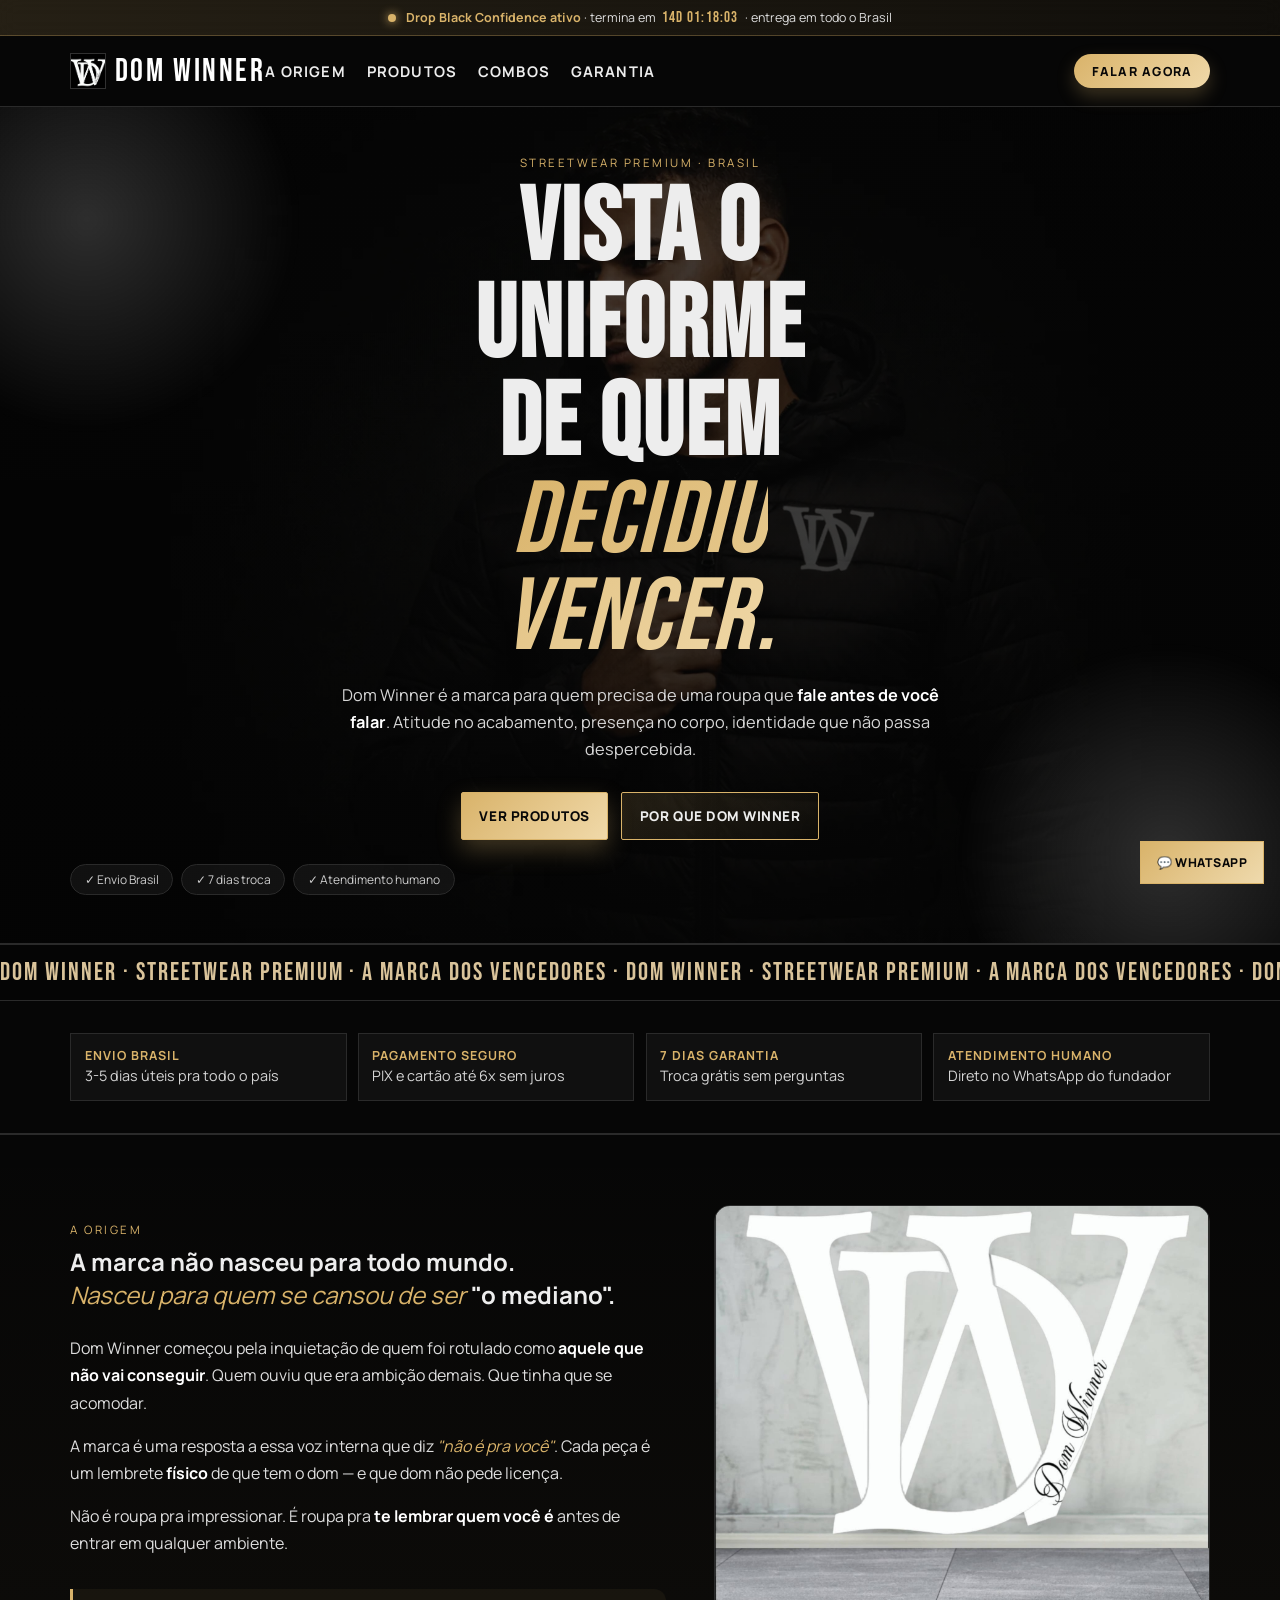
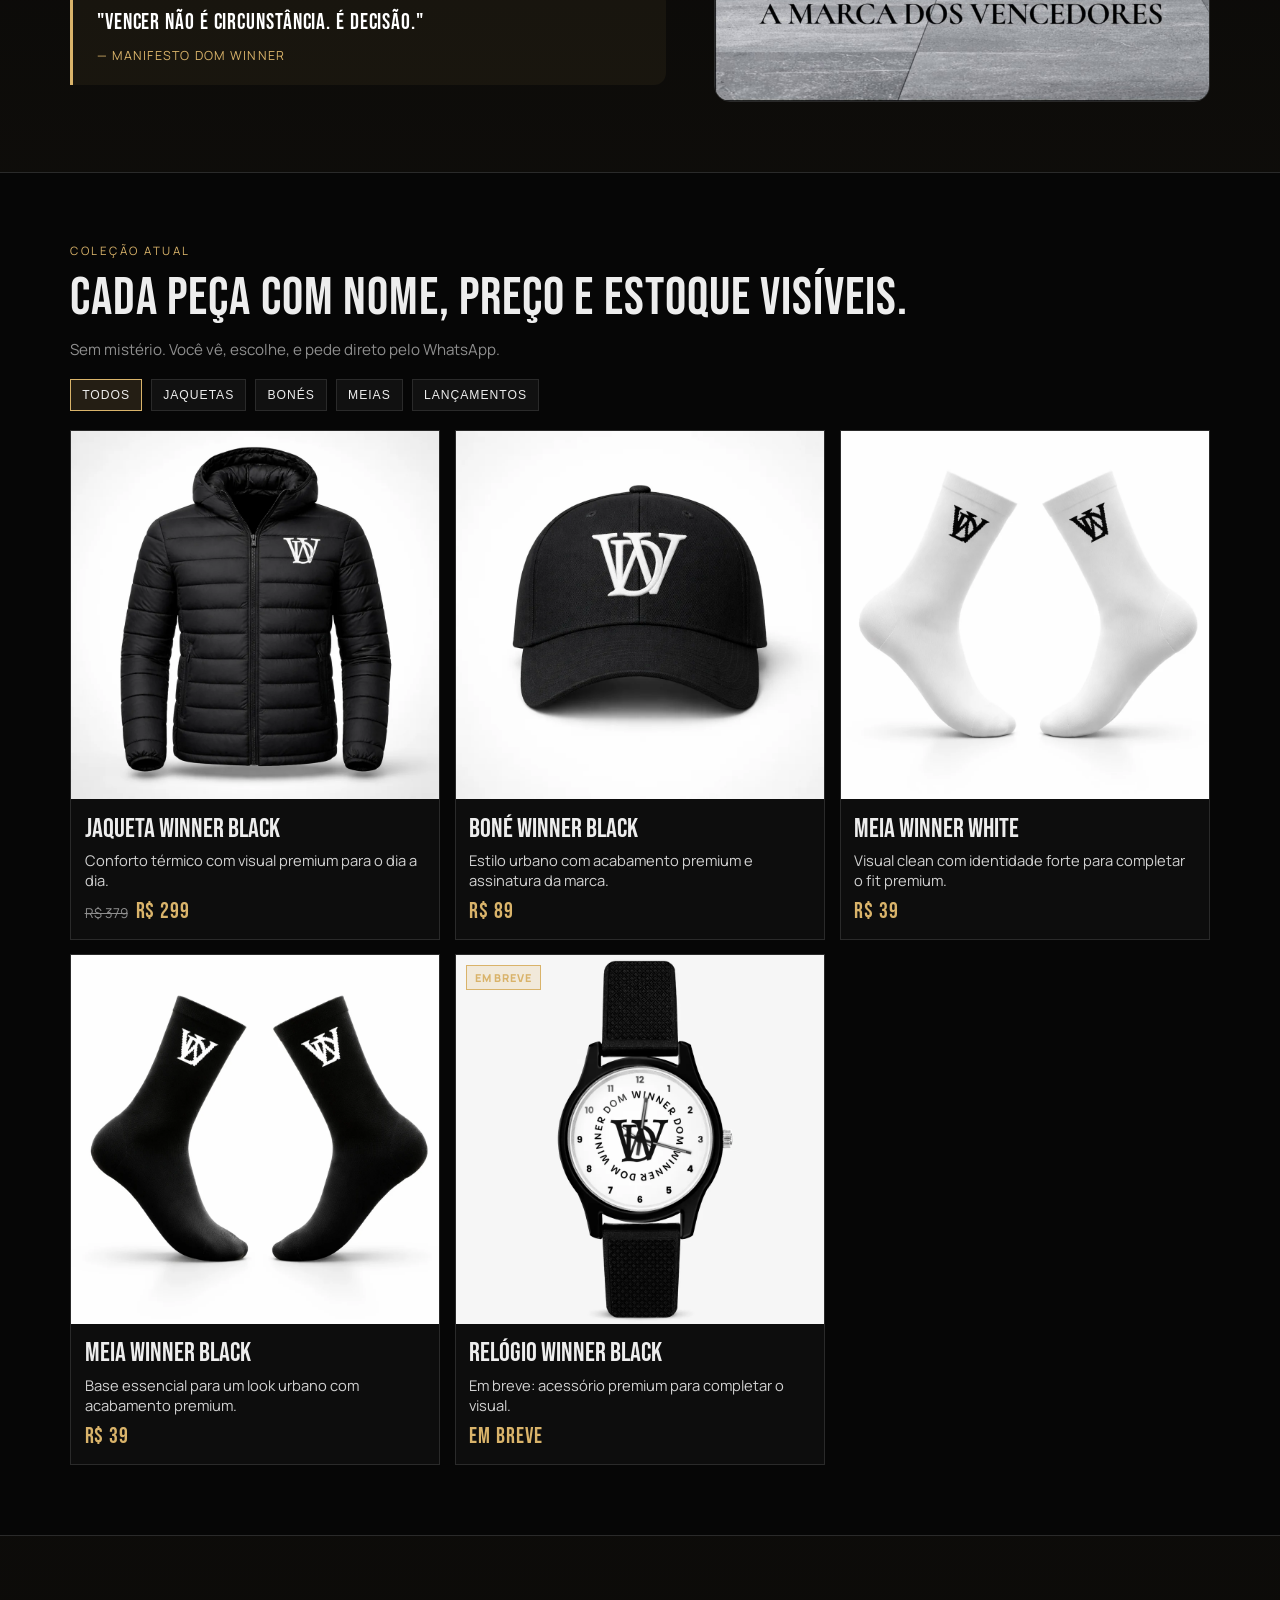
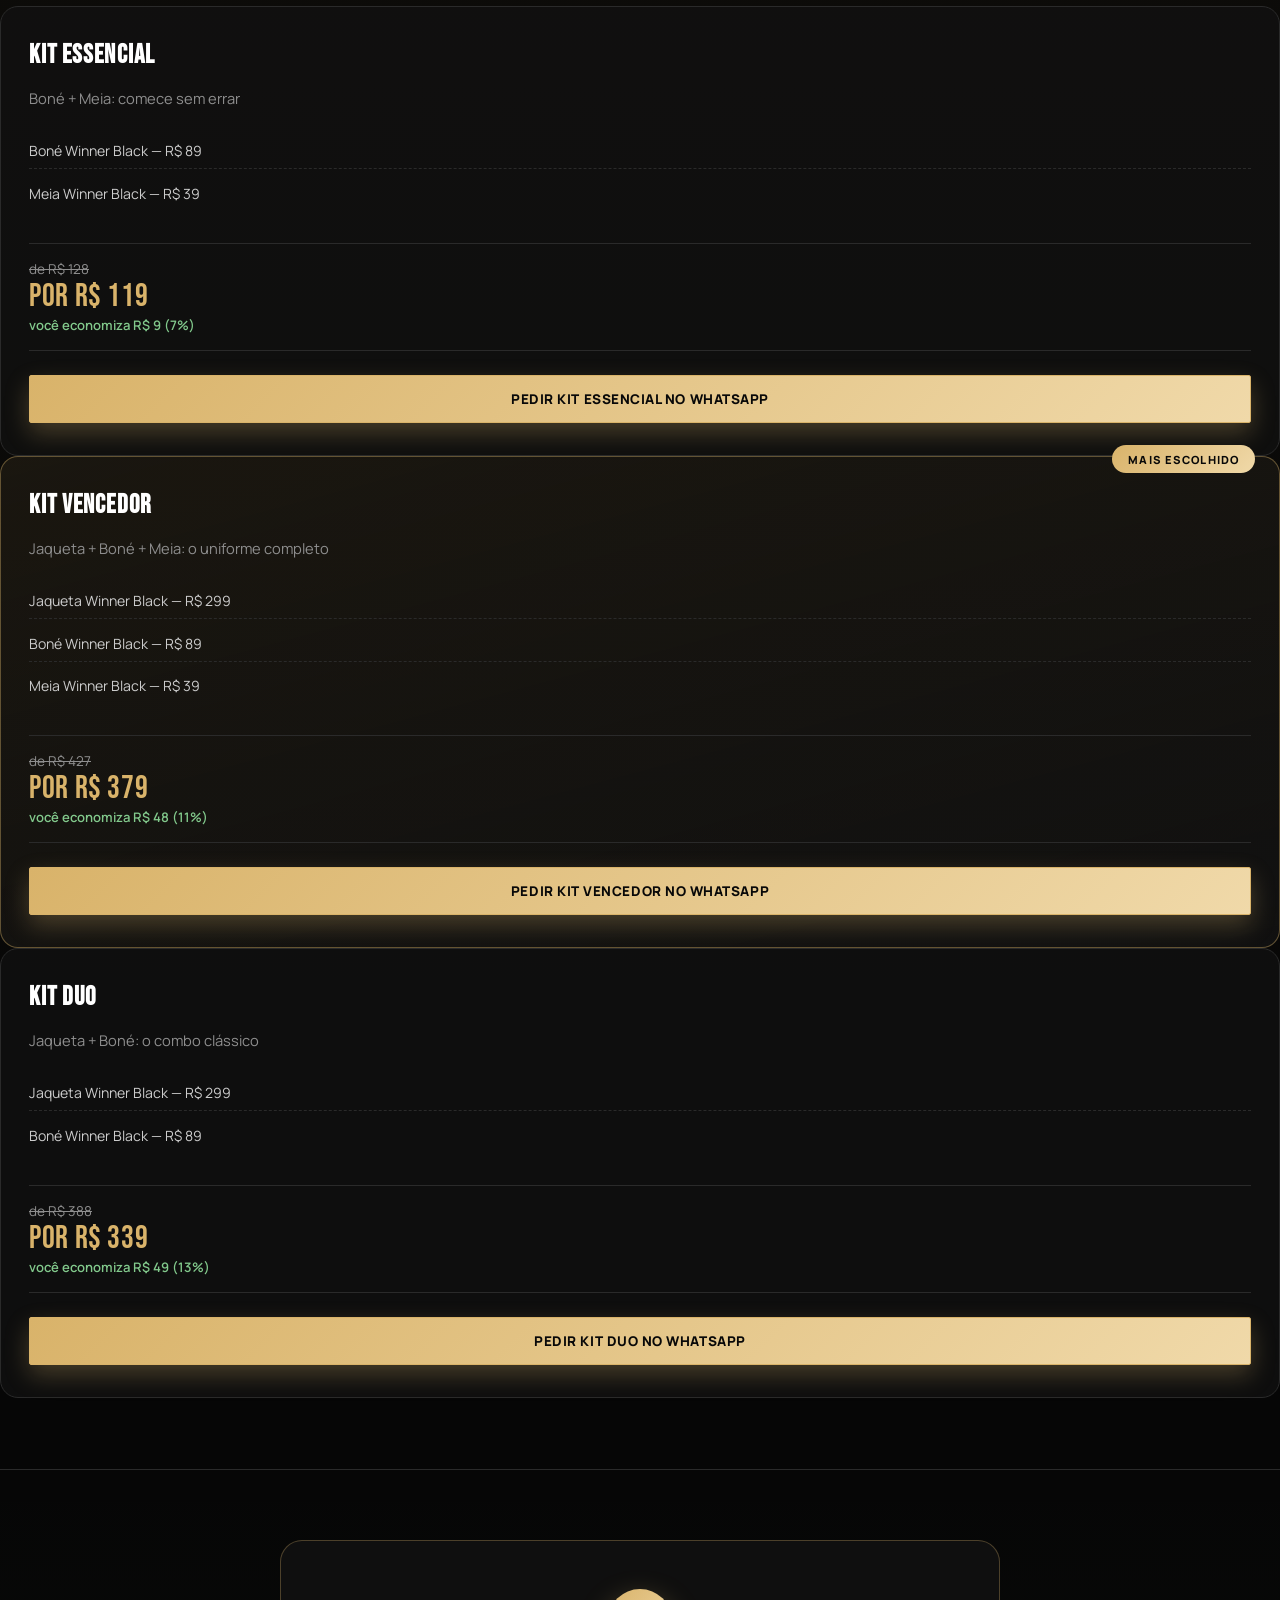
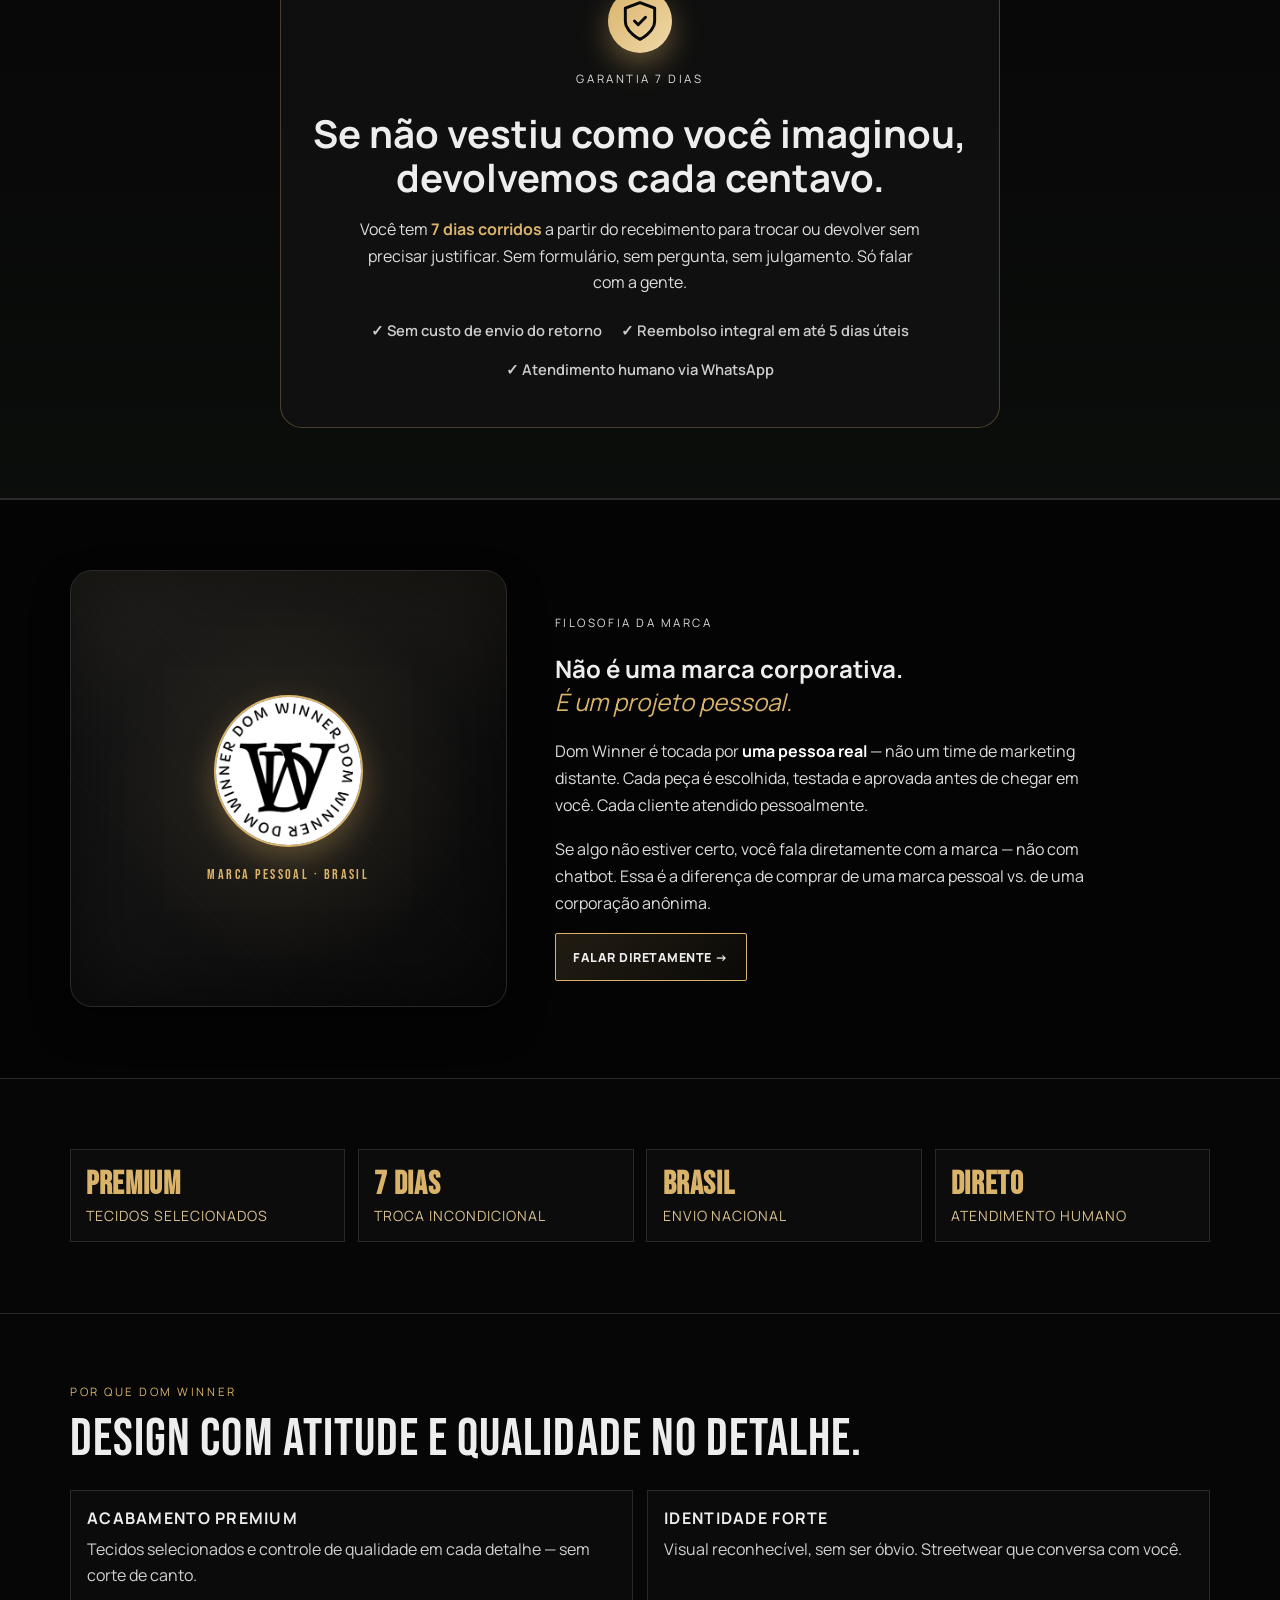
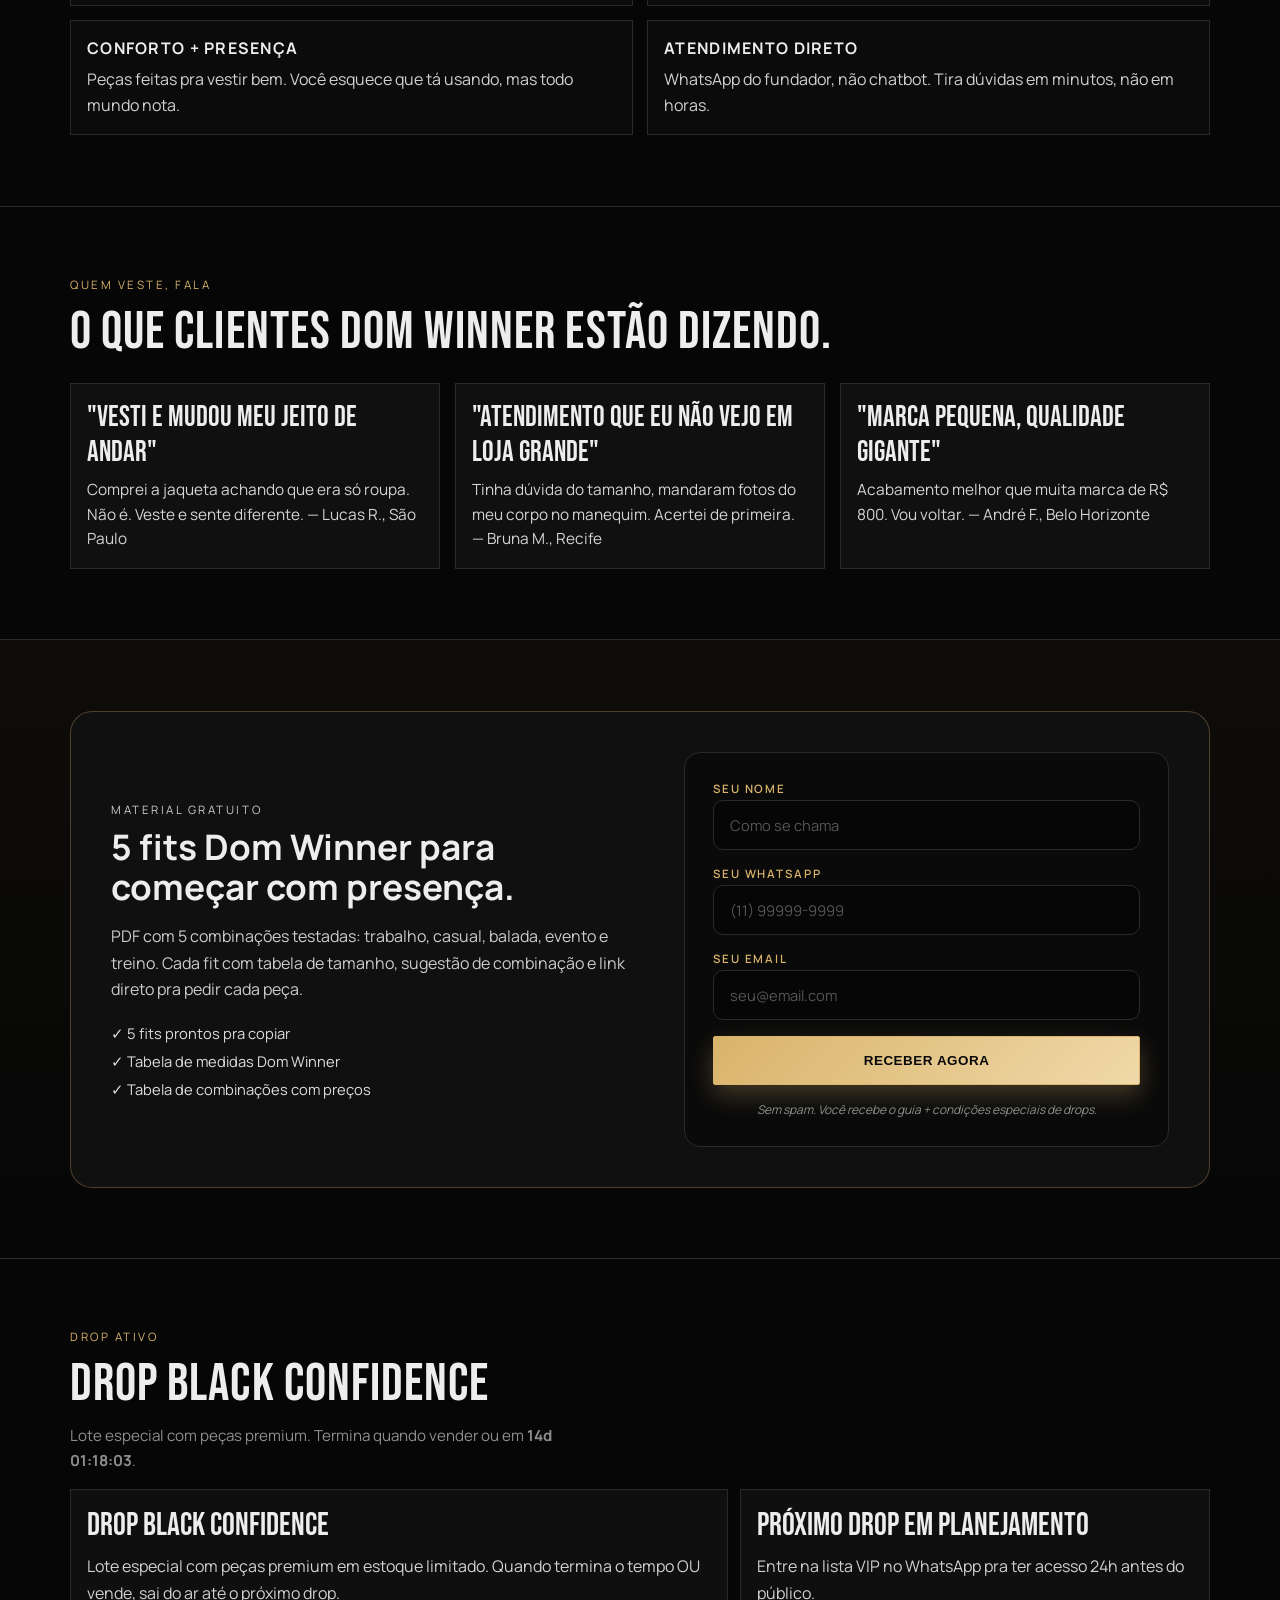
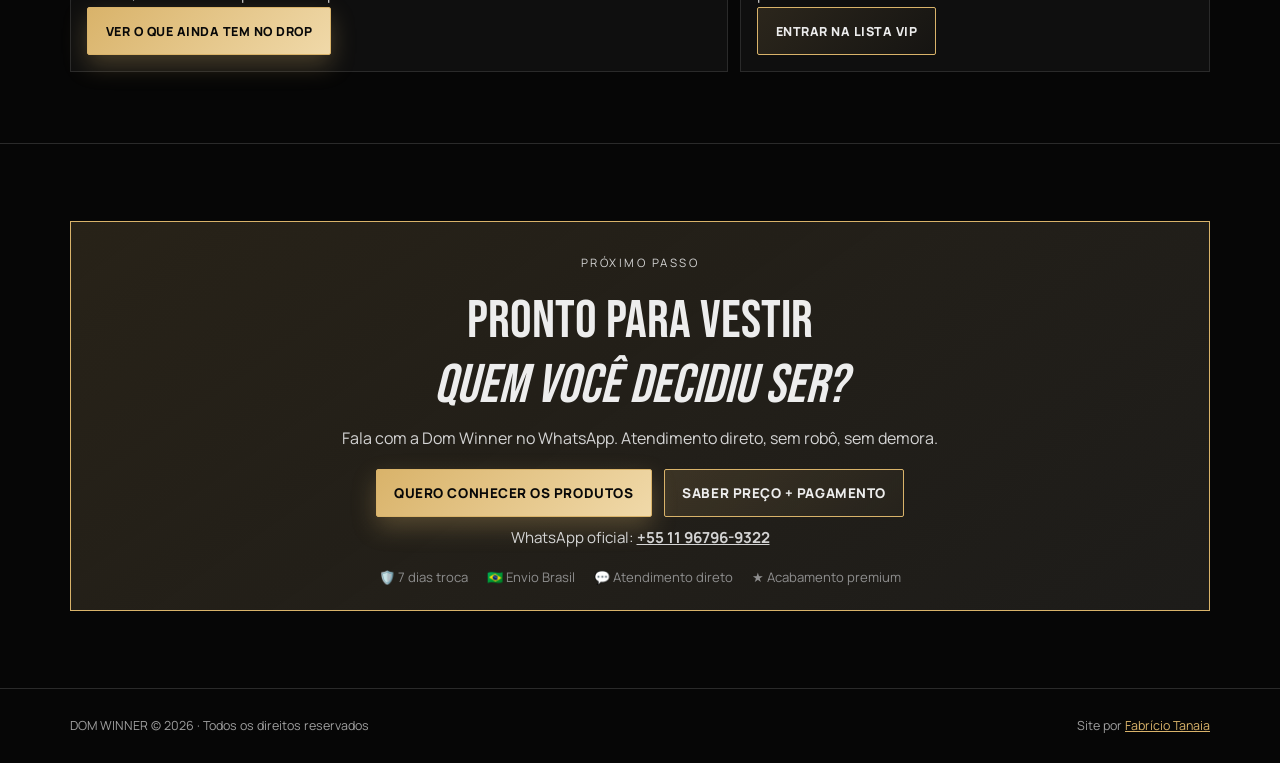
==== commit 66f8803e: "polish: site pronto pra apresentar - remove avisos de placeholder, troca founder photo por logo eleg" ====
--- a/index.html
+++ b/index.html
@@ -182,27 +182,25 @@
         </div>
       </section>
 
-      <!-- ===== FOUNDER (Belfort - certeza no autor) ===== -->
+      <!-- ===== FILOSOFIA (Belfort - certeza no projeto pessoal) ===== -->
       <section id="founder" class="section section--founder">
         <div class="container founder-grid">
-          <div class="founder-photo" aria-hidden="true">
-            <div class="founder-photo-placeholder">
-              <span>Foto do fundador</span>
-              <small>Adicione em /assets/founder.webp</small>
-            </div>
+          <div class="founder-mark" aria-hidden="true">
+            <img src="assets/logo-round.jpeg" alt="Dom Winner" />
+            <p class="founder-mark-tag">Marca pessoal · Brasil</p>
           </div>
           <div class="founder-copy">
-            <p class="kicker">Quem está por trás</p>
+            <p class="kicker">Filosofia da marca</p>
             <h2>Não é uma marca corporativa.<br /><em>É um projeto pessoal.</em></h2>
             <p>
               Dom Winner é tocada por <strong>uma pessoa real</strong> — não um time de marketing distante.
               Cada peça é escolhida, testada e aprovada antes de chegar em você. Cada cliente atendido pessoalmente.
             </p>
             <p>
-              Se algo não estiver certo, você fala diretamente com o fundador, não com um chatbot.
+              Se algo não estiver certo, você fala diretamente com a marca — não com chatbot.
               Essa é a diferença de comprar de uma marca pessoal vs. de uma corporação anônima.
             </p>
-            <a class="btn btn-ghost btn-sm" href="https://wa.me/5511967969322?text=Olá%2C%20quero%20conversar%20com%20o%20fundador%20da%20Dom%20Winner." target="_blank" rel="noopener">
+            <a class="btn btn-ghost btn-sm" href="https://wa.me/5511967969322?text=Olá%2C%20quero%20conversar%20com%20a%20Dom%20Winner." target="_blank" rel="noopener">
               Falar diretamente →
             </a>
           </div>
@@ -230,11 +228,7 @@
         <div class="container">
           <div class="section-head">
             <p class="kicker">Quem veste, fala</p>
-            <h2>Mensagens reais de clientes Dom Winner.</h2>
-            <p class="section-lead testimonial-note">
-              ⚠️ Substituir os depoimentos abaixo por screenshots reais do WhatsApp dos seus clientes.
-              Por enquanto são placeholders — peça autorização e troque por mensagens verdadeiras.
-            </p>
+            <h2>O que clientes Dom Winner estão dizendo.</h2>
           </div>
           <div class="cards" id="testimonials"></div>
         </div>
@@ -313,8 +307,8 @@
           <ul class="cta-seals">
             <li>🛡️ 7 dias troca</li>
             <li>🇧🇷 Envio Brasil</li>
-            <li>💬 Atendimento humano</li>
-            <li>★ 200+ clientes Dom Winner</li>
+            <li>💬 Atendimento direto</li>
+            <li>★ Acabamento premium</li>
           </ul>
         </div>
       </section>
--- a/styles.css
+++ b/styles.css
@@ -1177,32 +1177,52 @@
   gap: 3rem;
   align-items: center;
 }
-.founder-photo {
-  aspect-ratio: 4 / 5;
-  border-radius: 18px;
+.founder-mark {
+  aspect-ratio: 1 / 1;
+  border-radius: 22px;
   overflow: hidden;
   border: 1px solid var(--line, #2a2a2a);
-  background: var(--bg-soft, #121212);
-}
-.founder-photo-placeholder {
-  width: 100%;
-  height: 100%;
+  background:
+    radial-gradient(circle at center, rgba(217, 179, 106, 0.12) 0%, transparent 60%),
+    linear-gradient(135deg, #1a1a1a 0%, #0a0a0a 100%);
+  position: relative;
   display: flex;
   flex-direction: column;
   align-items: center;
   justify-content: center;
-  gap: 0.5rem;
-  color: var(--muted, #8e8e8e);
-  background: linear-gradient(135deg, #1a1a1a, #0c0c0c);
-  font-style: italic;
-}
-.founder-photo-placeholder span {
-  font-size: 1.05rem;
+  gap: 1.25rem;
+  padding: 2rem;
+  box-shadow:
+    inset 0 0 80px rgba(0, 0, 0, 0.6),
+    0 18px 38px rgba(0, 0, 0, 0.4);
+}
+.founder-mark::before {
+  content: "";
+  position: absolute;
+  inset: 0;
+  background:
+    linear-gradient(0deg, transparent 60%, rgba(217, 179, 106, 0.04)),
+    repeating-linear-gradient(45deg, transparent 0, transparent 40px, rgba(217, 179, 106, 0.02) 40px, rgba(217, 179, 106, 0.02) 41px);
+  pointer-events: none;
+}
+.founder-mark img {
+  width: clamp(120px, 40%, 220px);
+  height: auto;
+  border-radius: 50%;
+  border: 2px solid var(--accent, #d9b36a);
+  box-shadow: 0 12px 30px rgba(217, 179, 106, 0.3);
+  position: relative;
+}
+.founder-mark-tag {
+  position: relative;
   font-family: "Bebas Neue", sans-serif;
-  letter-spacing: 0.06em;
+  font-size: 0.85rem;
+  letter-spacing: 0.18em;
+  text-transform: uppercase;
   color: var(--accent, #d9b36a);
-}
-.founder-photo-placeholder small { font-size: 0.78rem; opacity: 0.7; }
+  margin: 0;
+  text-align: center;
+}
 .founder-copy h2 em {
   font-style: italic;
   color: var(--accent, #d9b36a);
@@ -1218,7 +1238,7 @@
 .btn-sm { padding: 0.6rem 1.1rem; font-size: 0.78rem; }
 @media (max-width: 920px) {
   .founder-grid { grid-template-columns: 1fr; }
-  .founder-photo { aspect-ratio: 4 / 3; max-height: 300px; }
+  .founder-mark { aspect-ratio: 4 / 3; max-height: 320px; }
 }
 
 /* LEAD MAGNET (Brunson) */
